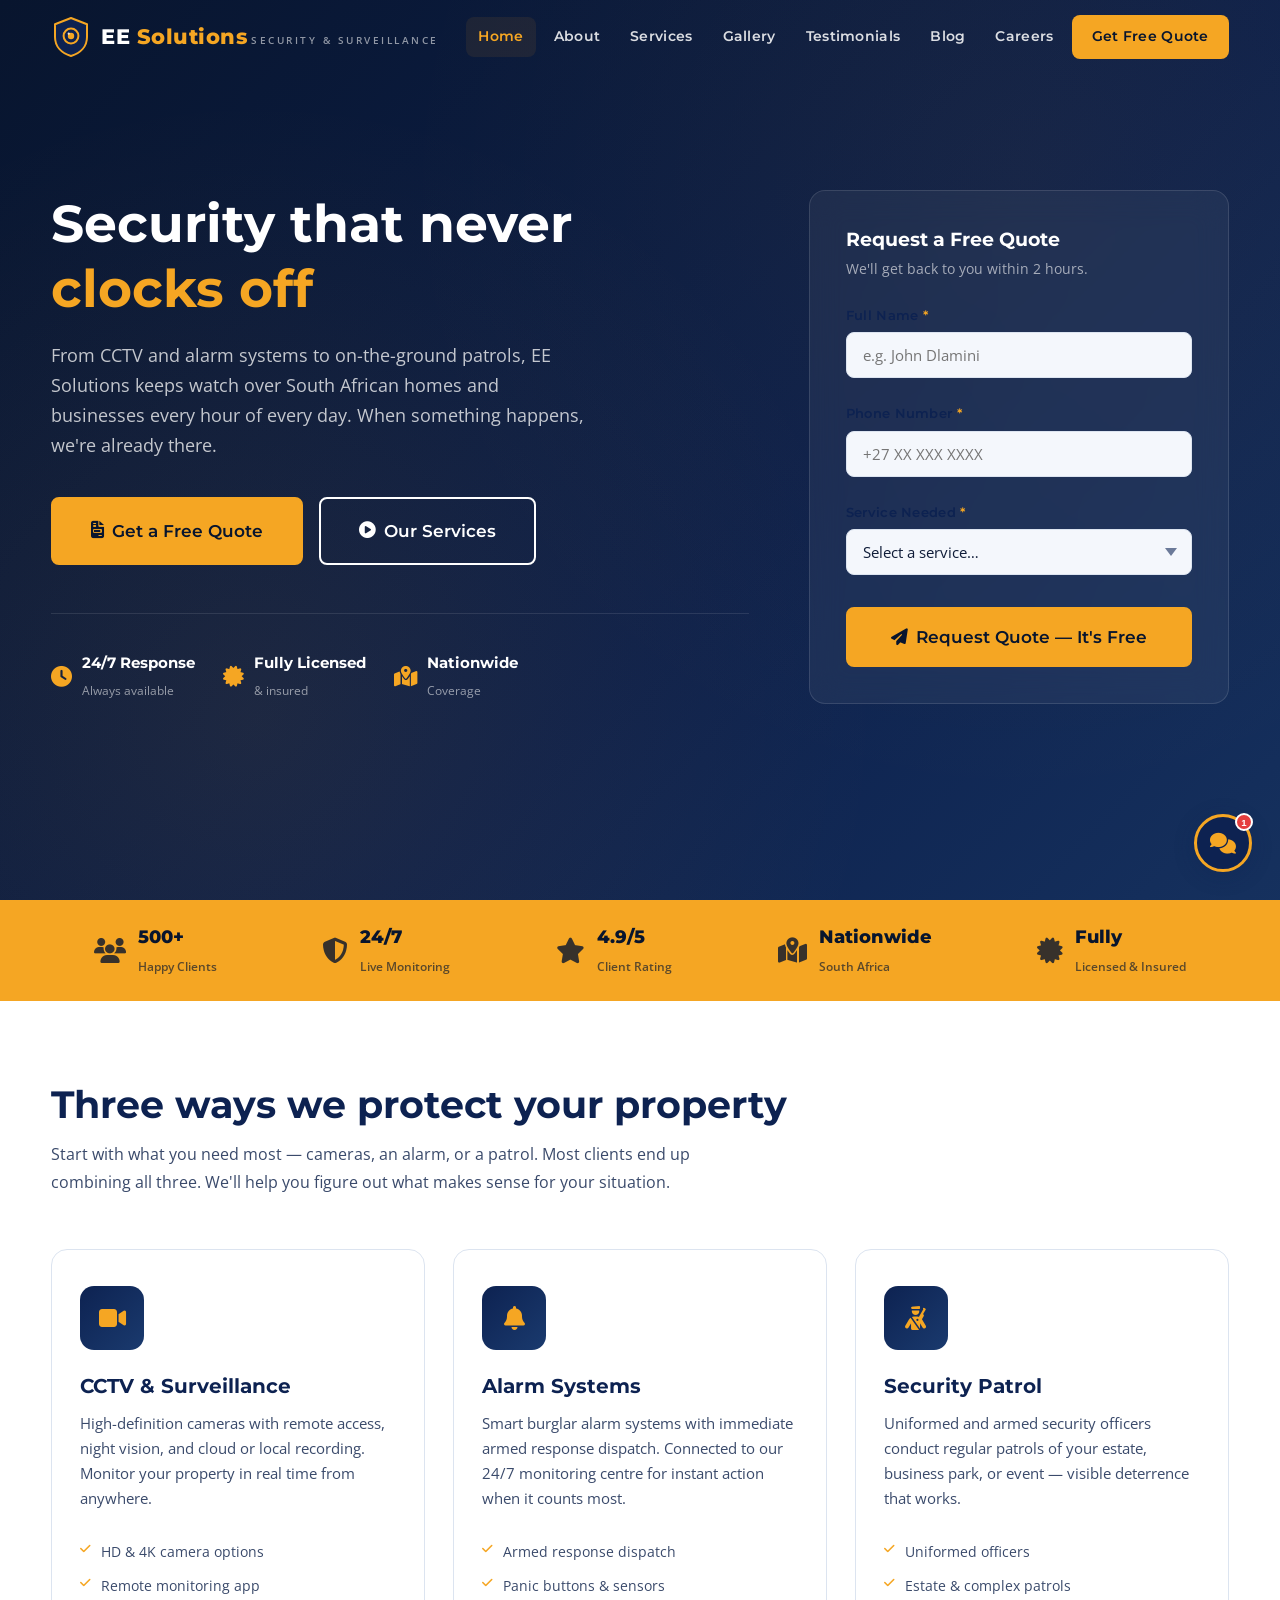
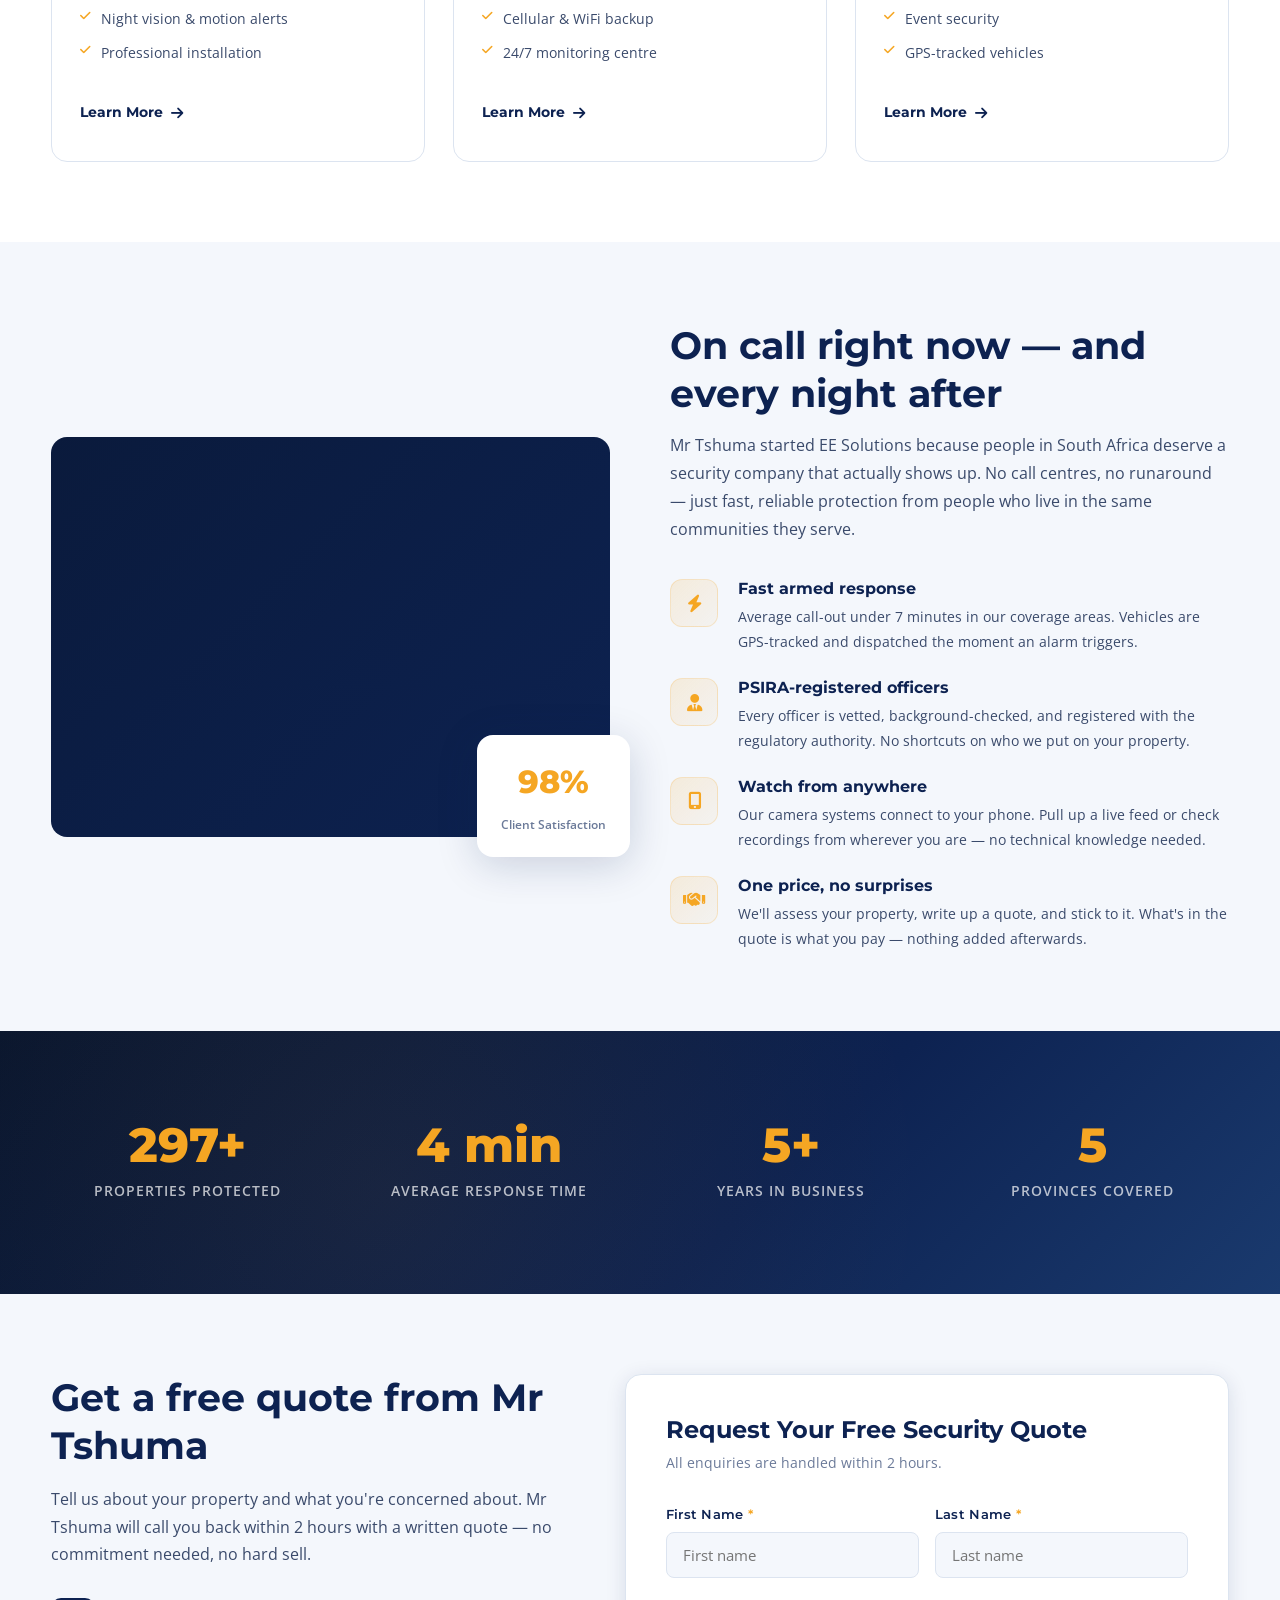
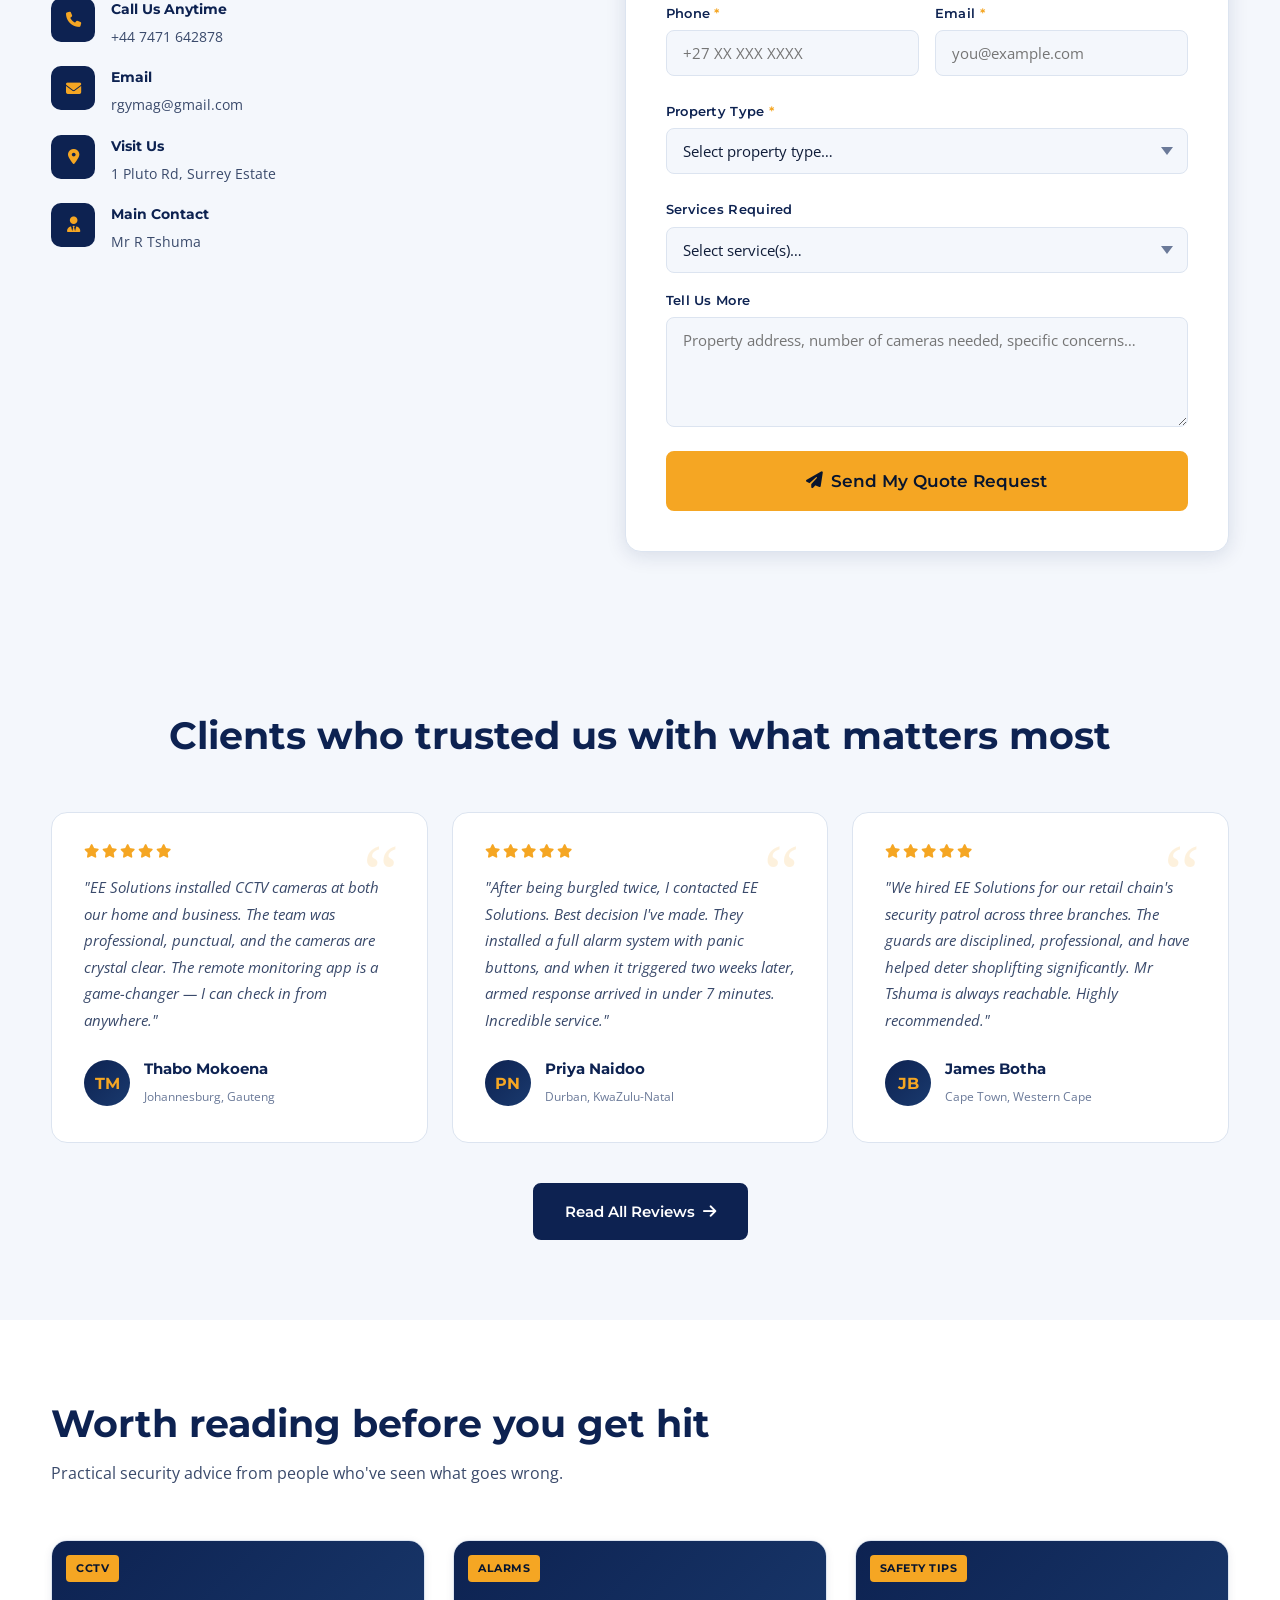
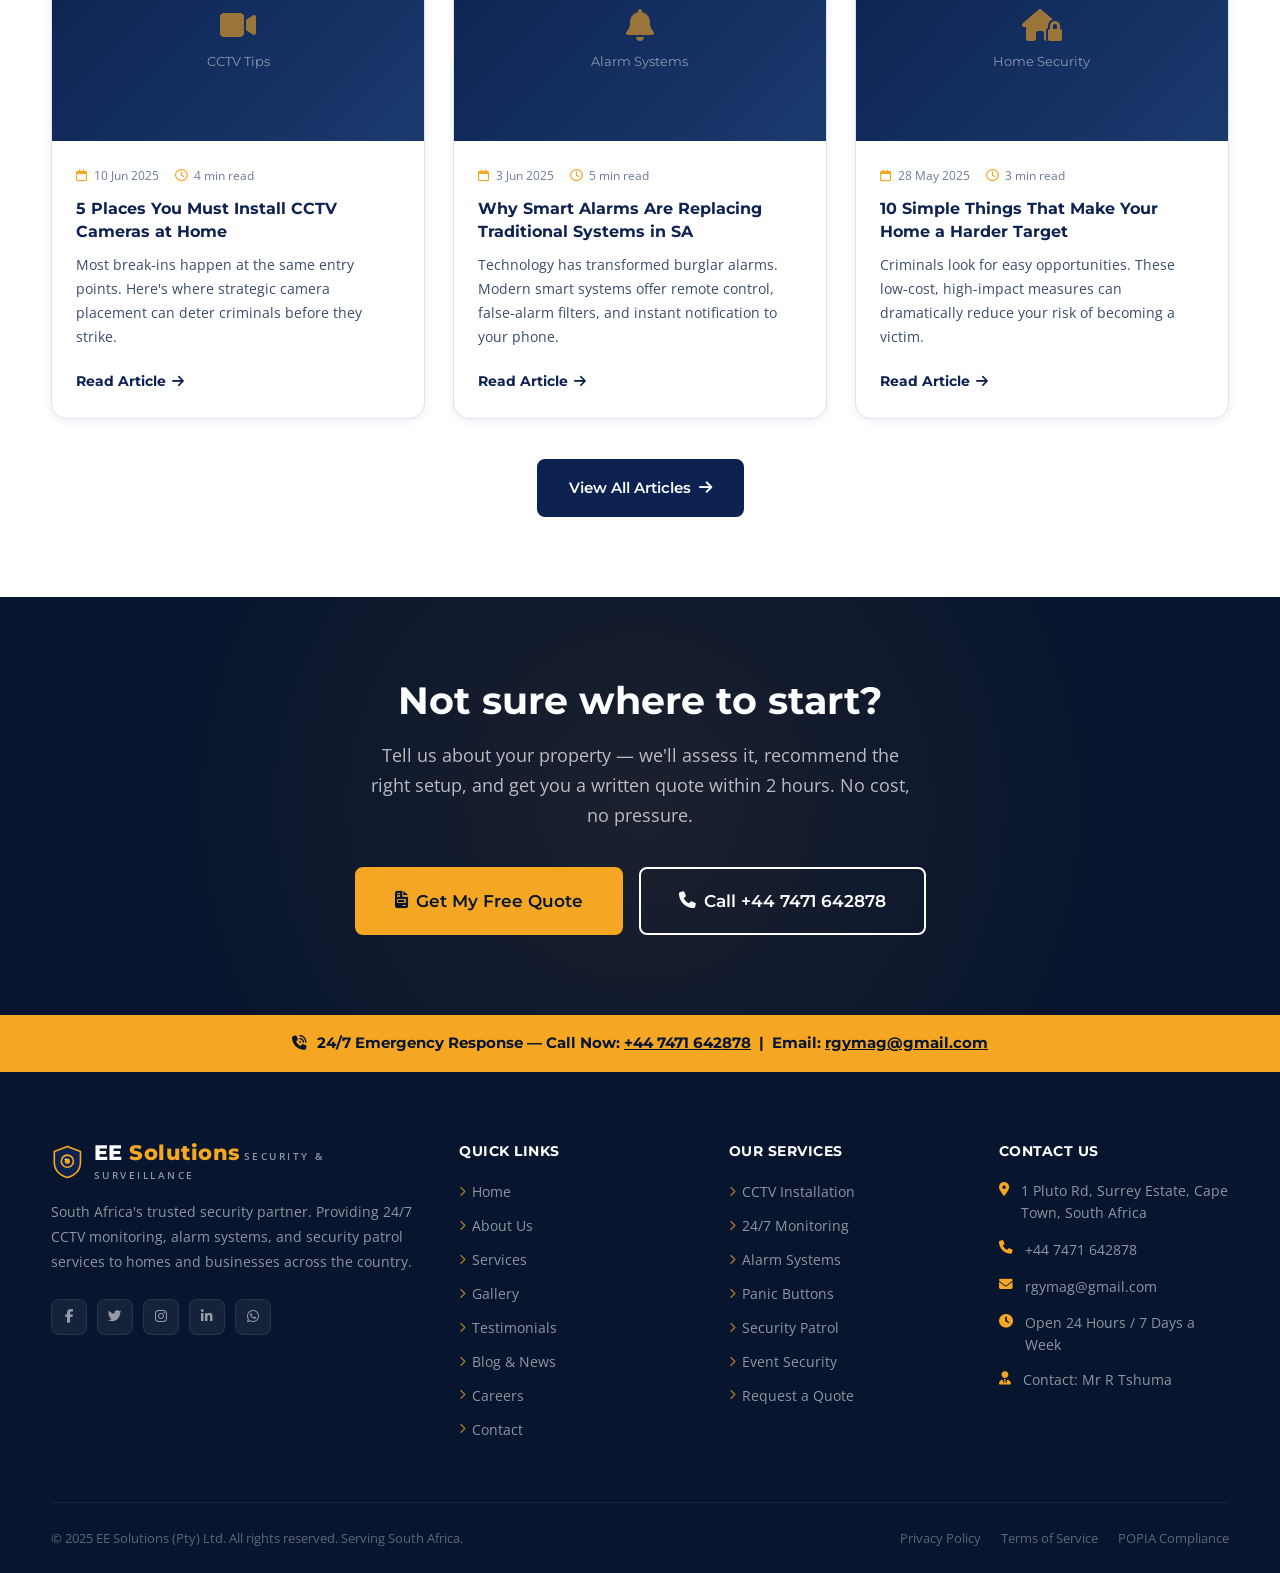
==== index.html @ 783b89f2 "Reduce AI-template feel, fix content visibility, polish UI Content visibility: - Add CSS animation f" ====
<!DOCTYPE html>
<html lang="en">
<head>
  <meta charset="UTF-8" />
  <meta name="viewport" content="width=device-width, initial-scale=1.0" />
  <title>EE Solutions – 24/7 Security, CCTV & Alarm Systems | South Africa</title>
  <meta name="description" content="EE Solutions provides professional CCTV installation, alarm systems, and security patrol services across South Africa — 24 hours a day, 7 days a week. Get a free quote today." />
  <meta name="keywords" content="security company South Africa, CCTV installation Cape Town, alarm systems, security patrol, EE Solutions, surveillance" />
  <link rel="preconnect" href="https://fonts.googleapis.com" />
  <link rel="preconnect" href="https://fonts.gstatic.com" crossorigin />
  <link href="https://fonts.googleapis.com/css2?family=Montserrat:wght@400;600;700;800&family=Open+Sans:ital,wght@0,400;0,600;1,400&display=swap" rel="stylesheet" />
  <link rel="stylesheet" href="https://cdnjs.cloudflare.com/ajax/libs/font-awesome/6.5.0/css/all.min.css" />
  <link rel="stylesheet" href="css/style.css" />
</head>
<body>

<!-- ===== NAVBAR ===== -->
<nav class="navbar" id="navbar">
  <div class="navbar-inner">
    <a href="index.html" class="logo">
      <svg class="logo-shield" viewBox="0 0 40 44" fill="none" width="40" height="44">
        <path d="M20 3L4 9.2V22c0 9.3 6.3 16.1 16 19 9.7-2.9 16-9.7 16-19V9.2L20 3Z" fill="#0d2251" stroke="#f5a623" stroke-width="2" stroke-linejoin="round"/><circle cx="20" cy="21" r="7.4" fill="none" stroke="#f5a623" stroke-width="2"/><circle cx="20" cy="21" r="3.2" fill="#f5a623"/><circle cx="17.7" cy="18.7" r="1.1" fill="#ffffff" opacity="0.85"/>
      </svg>
      <div class="logo-text">
        <span class="logo-name">EE <span>Solutions</span></span>
        <span class="logo-tagline">Security &amp; Surveillance</span>
      </div>
    </a>
    <div class="nav-links">
      <a href="index.html">Home</a>
      <a href="about.html">About</a>
      <a href="services.html">Services</a>
      <a href="gallery.html">Gallery</a>
      <a href="testimonials.html">Testimonials</a>
      <a href="blog.html">Blog</a>
      <a href="careers.html">Careers</a>
      <a href="contact.html" class="nav-cta">Get Free Quote</a>
    </div>
    <button class="hamburger" aria-label="Toggle menu">
      <span></span><span></span><span></span>
    </button>
  </div>
</nav>
<nav class="mobile-nav">
  <a href="index.html">Home</a>
  <a href="about.html">About Us</a>
  <a href="services.html">Services</a>
  <a href="gallery.html">Gallery</a>
  <a href="testimonials.html">Testimonials</a>
  <a href="blog.html">Blog &amp; News</a>
  <a href="careers.html">Careers</a>
  <a href="contact.html" class="nav-cta">Get a Free Quote</a>
</nav>

<!-- ===== HERO ===== -->
<section class="hero">
  <div class="hero-bg"></div>
  <div class="hero-pattern"></div>
  <div class="hero-content">
    <div class="hero-text">
      <h1>Security that never <span>clocks off</span></h1>
      <p>From CCTV and alarm systems to on-the-ground patrols, EE Solutions keeps watch over South African homes and businesses every hour of every day. When something happens, we're already there.</p>
      <div class="hero-actions">
        <a href="contact.html" class="btn btn-primary btn-lg">
          <i class="fa-solid fa-file-invoice"></i> Get a Free Quote
        </a>
        <a href="services.html" class="btn btn-outline btn-lg">
          <i class="fa-solid fa-play-circle"></i> Our Services
        </a>
      </div>
      <div class="hero-trust">
        <div class="hero-trust-item">
          <i class="fa-solid fa-clock"></i>
          <div class="hero-trust-text">
            <strong>24/7 Response</strong>
            <span>Always available</span>
          </div>
        </div>
        <div class="hero-trust-item">
          <i class="fa-solid fa-certificate"></i>
          <div class="hero-trust-text">
            <strong>Fully Licensed</strong>
            <span>&amp; insured</span>
          </div>
        </div>
        <div class="hero-trust-item">
          <i class="fa-solid fa-map-location-dot"></i>
          <div class="hero-trust-text">
            <strong>Nationwide</strong>
            <span>Coverage</span>
          </div>
        </div>
      </div>
    </div>

    <!-- Quick Quote Card -->
    <div class="hero-card fade-in">
      <h3>Request a Free Quote</h3>
      <p>We'll get back to you within 2 hours.</p>
      <form data-validate id="heroForm">
        <div class="form-group">
          <label>Full Name <span>*</span></label>
          <input type="text" name="name" placeholder="e.g. John Dlamini" required />
          <span class="form-error-msg"></span>
        </div>
        <div class="form-group">
          <label>Phone Number <span>*</span></label>
          <input type="tel" name="phone" placeholder="+27 XX XXX XXXX" required />
          <span class="form-error-msg"></span>
        </div>
        <div class="form-group">
          <label>Service Needed <span>*</span></label>
          <select name="service" required>
            <option value="">Select a service…</option>
            <option>CCTV Installation</option>
            <option>Alarm System</option>
            <option>Security Patrol</option>
            <option>24/7 Monitoring</option>
            <option>Multiple Services</option>
          </select>
          <span class="form-error-msg"></span>
        </div>
        <button type="submit" class="btn btn-primary btn-lg form-submit">
          <i class="fa-solid fa-paper-plane"></i> Request Quote — It's Free
        </button>
      </form>
      <div class="form-success">
        <i class="fa-solid fa-circle-check"></i>
        <h4>Quote Request Received!</h4>
        <p>Thank you! Mr Tshuma will contact you within 2 hours to discuss your security needs.</p>
      </div>
    </div>
  </div>
</section>

<!-- ===== TRUST BAR ===== -->
<div class="trust-bar">
  <div class="container">
    <div class="trust-bar-inner">
      <div class="trust-item">
        <i class="fa-solid fa-users"></i>
        <div class="trust-item-text">
          <strong>500+</strong>
          <span>Happy Clients</span>
        </div>
      </div>
      <div class="trust-item">
        <i class="fa-solid fa-shield-halved"></i>
        <div class="trust-item-text">
          <strong>24/7</strong>
          <span>Live Monitoring</span>
        </div>
      </div>
      <div class="trust-item">
        <i class="fa-solid fa-star"></i>
        <div class="trust-item-text">
          <strong>4.9/5</strong>
          <span>Client Rating</span>
        </div>
      </div>
      <div class="trust-item">
        <i class="fa-solid fa-map-location-dot"></i>
        <div class="trust-item-text">
          <strong>Nationwide</strong>
          <span>South Africa</span>
        </div>
      </div>
      <div class="trust-item">
        <i class="fa-solid fa-certificate"></i>
        <div class="trust-item-text">
          <strong>Fully</strong>
          <span>Licensed &amp; Insured</span>
        </div>
      </div>
    </div>
  </div>
</div>

<!-- ===== SERVICES ===== -->
<section>
  <div class="container">
    <div class="section-intro fade-in">
      <h2>Three ways we protect your property</h2>
      <p>Start with what you need most — cameras, an alarm, or a patrol. Most clients end up combining all three. We'll help you figure out what makes sense for your situation.</p>
    </div>
    <div class="services-grid">
      <div class="service-card fade-in delay-1">
        <div class="service-icon"><i class="fa-solid fa-video"></i></div>
        <h3>CCTV &amp; Surveillance</h3>
        <p>High-definition cameras with remote access, night vision, and cloud or local recording. Monitor your property in real time from anywhere.</p>
        <ul class="service-features">
          <li><i class="fa-solid fa-check"></i> HD &amp; 4K camera options</li>
          <li><i class="fa-solid fa-check"></i> Remote monitoring app</li>
          <li><i class="fa-solid fa-check"></i> Night vision &amp; motion alerts</li>
          <li><i class="fa-solid fa-check"></i> Professional installation</li>
        </ul>
        <a href="services.html#cctv" class="service-link">Learn More <i class="fa-solid fa-arrow-right"></i></a>
      </div>

      <div class="service-card fade-in delay-2">
        <div class="service-icon"><i class="fa-solid fa-bell"></i></div>
        <h3>Alarm Systems</h3>
        <p>Smart burglar alarm systems with immediate armed response dispatch. Connected to our 24/7 monitoring centre for instant action when it counts most.</p>
        <ul class="service-features">
          <li><i class="fa-solid fa-check"></i> Armed response dispatch</li>
          <li><i class="fa-solid fa-check"></i> Panic buttons &amp; sensors</li>
          <li><i class="fa-solid fa-check"></i> Cellular &amp; WiFi backup</li>
          <li><i class="fa-solid fa-check"></i> 24/7 monitoring centre</li>
        </ul>
        <a href="services.html#alarms" class="service-link">Learn More <i class="fa-solid fa-arrow-right"></i></a>
      </div>

      <div class="service-card fade-in delay-3">
        <div class="service-icon"><i class="fa-solid fa-person-military-rifle"></i></div>
        <h3>Security Patrol</h3>
        <p>Uniformed and armed security officers conduct regular patrols of your estate, business park, or event — visible deterrence that works.</p>
        <ul class="service-features">
          <li><i class="fa-solid fa-check"></i> Uniformed officers</li>
          <li><i class="fa-solid fa-check"></i> Estate &amp; complex patrols</li>
          <li><i class="fa-solid fa-check"></i> Event security</li>
          <li><i class="fa-solid fa-check"></i> GPS-tracked vehicles</li>
        </ul>
        <a href="services.html#patrol" class="service-link">Learn More <i class="fa-solid fa-arrow-right"></i></a>
      </div>
    </div>
  </div>
</section>

<!-- ===== WHY CHOOSE US ===== -->
<section class="why-section">
  <div class="container">
    <div class="why-grid">
      <div class="why-visual fade-in">
        <div class="why-image"></div>
        <div class="why-stat-card">
          <span class="stat-num">98%</span>
          <span>Client Satisfaction</span>
        </div>
      </div>
      <div class="fade-in delay-2">
        <h2>On call right now — and every night after</h2>
        <p style="margin-top: 14px; margin-bottom: 32px; font-size: 1.02rem;">Mr Tshuma started EE Solutions because people in South Africa deserve a security company that actually shows up. No call centres, no runaround — just fast, reliable protection from people who live in the same communities they serve.</p>
        <div class="why-list">
          <div class="why-item">
            <div class="why-item-icon"><i class="fa-solid fa-bolt"></i></div>
            <div>
              <h4>Fast armed response</h4>
              <p>Average call-out under 7 minutes in our coverage areas. Vehicles are GPS-tracked and dispatched the moment an alarm triggers.</p>
            </div>
          </div>
          <div class="why-item">
            <div class="why-item-icon"><i class="fa-solid fa-user-tie"></i></div>
            <div>
              <h4>PSIRA-registered officers</h4>
              <p>Every officer is vetted, background-checked, and registered with the regulatory authority. No shortcuts on who we put on your property.</p>
            </div>
          </div>
          <div class="why-item">
            <div class="why-item-icon"><i class="fa-solid fa-mobile-screen-button"></i></div>
            <div>
              <h4>Watch from anywhere</h4>
              <p>Our camera systems connect to your phone. Pull up a live feed or check recordings from wherever you are — no technical knowledge needed.</p>
            </div>
          </div>
          <div class="why-item">
            <div class="why-item-icon"><i class="fa-solid fa-handshake"></i></div>
            <div>
              <h4>One price, no surprises</h4>
              <p>We'll assess your property, write up a quote, and stick to it. What's in the quote is what you pay — nothing added afterwards.</p>
            </div>
          </div>
        </div>
      </div>
    </div>
  </div>
</section>

<!-- ===== STATS ===== -->
<section class="stats-section">
  <div class="container">
    <div class="stats-grid">
      <div class="stat-item fade-in">
        <span class="stat-number" data-target="500" data-suffix="+">0+</span>
        <span class="stat-label">Properties Protected</span>
      </div>
      <div class="stat-item fade-in delay-1">
        <span class="stat-number" data-target="7" data-suffix=" min">0 min</span>
        <span class="stat-label">Average Response Time</span>
      </div>
      <div class="stat-item fade-in delay-2">
        <span class="stat-number" data-target="10" data-suffix="+">0+</span>
        <span class="stat-label">Years in Business</span>
      </div>
      <div class="stat-item fade-in delay-3">
        <span class="stat-number" data-target="9" data-suffix="">0</span>
        <span class="stat-label">Provinces Covered</span>
      </div>
    </div>
  </div>
</section>

<!-- ===== QUOTE SECTION ===== -->
<section class="quote-section" id="quote">
  <div class="container">
    <div class="quote-inner">
      <div class="quote-info fade-in">
        <h2>Get a free quote from Mr Tshuma</h2>
        <p style="margin-top: 12px;">Tell us about your property and what you're concerned about. Mr Tshuma will call you back within 2 hours with a written quote — no commitment needed, no hard sell.</p>
        <div class="contact-list">
          <div class="contact-item">
            <div class="contact-icon"><i class="fa-solid fa-phone"></i></div>
            <div class="contact-detail">
              <strong>Call Us Anytime</strong>
              <a href="tel:+447471642878">+44 7471 642878</a>
            </div>
          </div>
          <div class="contact-item">
            <div class="contact-icon"><i class="fa-solid fa-envelope"></i></div>
            <div class="contact-detail">
              <strong>Email</strong>
              <a href="mailto:rgymag@gmail.com">rgymag@gmail.com</a>
            </div>
          </div>
          <div class="contact-item">
            <div class="contact-icon"><i class="fa-solid fa-location-dot"></i></div>
            <div class="contact-detail">
              <strong>Visit Us</strong>
              <span>1 Pluto Rd, Surrey Estate</span>
            </div>
          </div>
          <div class="contact-item">
            <div class="contact-icon"><i class="fa-solid fa-user-tie"></i></div>
            <div class="contact-detail">
              <strong>Main Contact</strong>
              <span>Mr R Tshuma</span>
            </div>
          </div>
        </div>
      </div>

      <div class="fade-in delay-2">
        <div class="form-card">
          <h3>Request Your Free Security Quote</h3>
          <p>All enquiries are handled within 2 hours.</p>
          <form data-validate id="mainQuoteForm">
            <div class="form-row">
              <div class="form-group">
                <label>First Name <span>*</span></label>
                <input type="text" name="fname" placeholder="First name" required />
                <span class="form-error-msg"></span>
              </div>
              <div class="form-group">
                <label>Last Name <span>*</span></label>
                <input type="text" name="lname" placeholder="Last name" required />
                <span class="form-error-msg"></span>
              </div>
            </div>
            <div class="form-row">
              <div class="form-group">
                <label>Phone <span>*</span></label>
                <input type="tel" name="phone" placeholder="+27 XX XXX XXXX" required />
                <span class="form-error-msg"></span>
              </div>
              <div class="form-group">
                <label>Email <span>*</span></label>
                <input type="email" name="email" placeholder="you@example.com" required />
                <span class="form-error-msg"></span>
              </div>
            </div>
            <div class="form-group">
              <label>Property Type <span>*</span></label>
              <select name="property" required>
                <option value="">Select property type…</option>
                <option>Residential Home</option>
                <option>Business / Office</option>
                <option>Retail Store</option>
                <option>Estate / Complex</option>
                <option>Industrial / Warehouse</option>
                <option>Other</option>
              </select>
              <span class="form-error-msg"></span>
            </div>
            <div class="form-group">
              <label>Services Required</label>
              <select name="service">
                <option value="">Select service(s)…</option>
                <option>CCTV Installation</option>
                <option>Alarm System</option>
                <option>Security Patrol</option>
                <option>24/7 Monitoring</option>
                <option>All of the above</option>
              </select>
            </div>
            <div class="form-group">
              <label>Tell Us More</label>
              <textarea name="message" placeholder="Property address, number of cameras needed, specific concerns…"></textarea>
            </div>
            <button type="submit" class="btn btn-primary btn-lg form-submit">
              <i class="fa-solid fa-paper-plane"></i> Send My Quote Request
            </button>
          </form>
          <div class="form-success">
            <i class="fa-solid fa-circle-check"></i>
            <h4>Quote Request Received!</h4>
            <p>Thank you! Mr Tshuma will call or email you within 2 hours with your free, personalised security quote.</p>
          </div>
        </div>
      </div>
    </div>
  </div>
</section>

<!-- ===== TESTIMONIALS ===== -->
<section class="testimonials-section">
  <div class="container">
    <div class="section-intro centered fade-in">
      <h2>Clients who trusted us with what matters most</h2>
    </div>
    <div class="testimonials-grid">
      <div class="testimonial-card fade-in delay-1">
        <div class="stars">
          <i class="fa-solid fa-star"></i><i class="fa-solid fa-star"></i><i class="fa-solid fa-star"></i><i class="fa-solid fa-star"></i><i class="fa-solid fa-star"></i>
        </div>
        <p class="testimonial-text">"EE Solutions installed CCTV cameras at both our home and business. The team was professional, punctual, and the cameras are crystal clear. The remote monitoring app is a game-changer — I can check in from anywhere."</p>
        <div class="testimonial-author">
          <div class="author-avatar"><span>TM</span></div>
          <div>
            <span class="author-name">Thabo Mokoena</span>
            <span class="author-location">Johannesburg, Gauteng</span>
          </div>
        </div>
      </div>
      <div class="testimonial-card fade-in delay-2">
        <div class="stars">
          <i class="fa-solid fa-star"></i><i class="fa-solid fa-star"></i><i class="fa-solid fa-star"></i><i class="fa-solid fa-star"></i><i class="fa-solid fa-star"></i>
        </div>
        <p class="testimonial-text">"After being burgled twice, I contacted EE Solutions. Best decision I've made. They installed a full alarm system with panic buttons, and when it triggered two weeks later, armed response arrived in under 7 minutes. Incredible service."</p>
        <div class="testimonial-author">
          <div class="author-avatar"><span>PN</span></div>
          <div>
            <span class="author-name">Priya Naidoo</span>
            <span class="author-location">Durban, KwaZulu-Natal</span>
          </div>
        </div>
      </div>
      <div class="testimonial-card fade-in delay-3">
        <div class="stars">
          <i class="fa-solid fa-star"></i><i class="fa-solid fa-star"></i><i class="fa-solid fa-star"></i><i class="fa-solid fa-star"></i><i class="fa-solid fa-star"></i>
        </div>
        <p class="testimonial-text">"We hired EE Solutions for our retail chain's security patrol across three branches. The guards are disciplined, professional, and have helped deter shoplifting significantly. Mr Tshuma is always reachable. Highly recommended."</p>
        <div class="testimonial-author">
          <div class="author-avatar"><span>JB</span></div>
          <div>
            <span class="author-name">James Botha</span>
            <span class="author-location">Cape Town, Western Cape</span>
          </div>
        </div>
      </div>
    </div>
    <div style="text-align:center; margin-top: 40px;" class="fade-in">
      <a href="testimonials.html" class="btn btn-navy">Read All Reviews <i class="fa-solid fa-arrow-right"></i></a>
    </div>
  </div>
</section>

<!-- ===== BLOG PREVIEW ===== -->
<section>
  <div class="container">
    <div class="section-intro fade-in">
      <h2>Worth reading before you get hit</h2>
      <p>Practical security advice from people who've seen what goes wrong.</p>
    </div>
    <div class="blog-grid">
      <article class="blog-card fade-in delay-1">
        <div class="blog-image">
          <div class="gallery-placeholder"><i class="fa-solid fa-video"></i><span>CCTV Tips</span></div>
          <span class="blog-cat">CCTV</span>
        </div>
        <div class="blog-body">
          <div class="blog-meta">
            <span><i class="fa-regular fa-calendar"></i> 10 Jun 2025</span>
            <span><i class="fa-regular fa-clock"></i> 4 min read</span>
          </div>
          <h4>5 Places You Must Install CCTV Cameras at Home</h4>
          <p>Most break-ins happen at the same entry points. Here's where strategic camera placement can deter criminals before they strike.</p>
          <a href="blog.html" class="blog-read-more">Read Article <i class="fa-solid fa-arrow-right"></i></a>
        </div>
      </article>
      <article class="blog-card fade-in delay-2">
        <div class="blog-image">
          <div class="gallery-placeholder"><i class="fa-solid fa-bell"></i><span>Alarm Systems</span></div>
          <span class="blog-cat">Alarms</span>
        </div>
        <div class="blog-body">
          <div class="blog-meta">
            <span><i class="fa-regular fa-calendar"></i> 3 Jun 2025</span>
            <span><i class="fa-regular fa-clock"></i> 5 min read</span>
          </div>
          <h4>Why Smart Alarms Are Replacing Traditional Systems in SA</h4>
          <p>Technology has transformed burglar alarms. Modern smart systems offer remote control, false-alarm filters, and instant notification to your phone.</p>
          <a href="blog.html" class="blog-read-more">Read Article <i class="fa-solid fa-arrow-right"></i></a>
        </div>
      </article>
      <article class="blog-card fade-in delay-3">
        <div class="blog-image">
          <div class="gallery-placeholder"><i class="fa-solid fa-house-lock"></i><span>Home Security</span></div>
          <span class="blog-cat">Safety Tips</span>
        </div>
        <div class="blog-body">
          <div class="blog-meta">
            <span><i class="fa-regular fa-calendar"></i> 28 May 2025</span>
            <span><i class="fa-regular fa-clock"></i> 3 min read</span>
          </div>
          <h4>10 Simple Things That Make Your Home a Harder Target</h4>
          <p>Criminals look for easy opportunities. These low-cost, high-impact measures can dramatically reduce your risk of becoming a victim.</p>
          <a href="blog.html" class="blog-read-more">Read Article <i class="fa-solid fa-arrow-right"></i></a>
        </div>
      </article>
    </div>
    <div style="text-align:center; margin-top: 40px;" class="fade-in">
      <a href="blog.html" class="btn btn-navy">View All Articles <i class="fa-solid fa-arrow-right"></i></a>
    </div>
  </div>
</section>

<!-- ===== CTA BANNER ===== -->
<section class="cta-banner">
  <div class="container">
    <div class="cta-banner-content fade-in">
      <h2 style="color:var(--white);">Not sure where to start?</h2>
      <p>Tell us about your property — we'll assess it, recommend the right setup, and get you a written quote within 2 hours. No cost, no pressure.</p>
      <div class="cta-banner-actions">
        <a href="contact.html" class="btn btn-primary btn-lg">
          <i class="fa-solid fa-file-invoice"></i> Get My Free Quote
        </a>
        <a href="tel:+447471642878" class="btn btn-outline btn-lg">
          <i class="fa-solid fa-phone"></i> Call +44 7471 642878
        </a>
      </div>
    </div>
  </div>
</section>

<!-- ===== EMERGENCY BANNER ===== -->
<div class="emergency-banner">
  <p><i class="fa-solid fa-phone-volume"></i> 24/7 Emergency Response — Call Now: <a href="tel:+447471642878">+44 7471 642878</a> &nbsp;|&nbsp; Email: <a href="mailto:rgymag@gmail.com">rgymag@gmail.com</a></p>
</div>

<!-- ===== FOOTER ===== -->
<footer>
  <div class="container">
    <div class="footer-grid">
      <div class="footer-brand">
        <a href="index.html" class="logo">
          <svg viewBox="0 0 40 44" fill="none" width="34" height="38">
            <path d="M20 3L4 9.2V22c0 9.3 6.3 16.1 16 19 9.7-2.9 16-9.7 16-19V9.2L20 3Z" fill="#0d2251" stroke="#f5a623" stroke-width="2" stroke-linejoin="round"/><circle cx="20" cy="21" r="7.4" fill="none" stroke="#f5a623" stroke-width="2"/><circle cx="20" cy="21" r="3.2" fill="#f5a623"/><circle cx="17.7" cy="18.7" r="1.1" fill="#ffffff" opacity="0.85"/>
          </svg>
          <div class="logo-text">
            <span class="logo-name">EE <span>Solutions</span></span>
            <span class="logo-tagline">Security &amp; Surveillance</span>
          </div>
        </a>
        <p>South Africa's trusted security partner. Providing 24/7 CCTV monitoring, alarm systems, and security patrol services to homes and businesses across the country.</p>
        <div class="social-links">
          <a href="#" class="social-link" aria-label="Facebook"><i class="fa-brands fa-facebook-f"></i></a>
          <a href="#" class="social-link" aria-label="Twitter"><i class="fa-brands fa-twitter"></i></a>
          <a href="#" class="social-link" aria-label="Instagram"><i class="fa-brands fa-instagram"></i></a>
          <a href="#" class="social-link" aria-label="LinkedIn"><i class="fa-brands fa-linkedin-in"></i></a>
          <a href="#" class="social-link" aria-label="WhatsApp"><i class="fa-brands fa-whatsapp"></i></a>
        </div>
      </div>
      <div class="footer-col">
        <h5>Quick Links</h5>
        <ul>
          <li><a href="index.html"><i class="fa-solid fa-chevron-right"></i>Home</a></li>
          <li><a href="about.html"><i class="fa-solid fa-chevron-right"></i>About Us</a></li>
          <li><a href="services.html"><i class="fa-solid fa-chevron-right"></i>Services</a></li>
          <li><a href="gallery.html"><i class="fa-solid fa-chevron-right"></i>Gallery</a></li>
          <li><a href="testimonials.html"><i class="fa-solid fa-chevron-right"></i>Testimonials</a></li>
          <li><a href="blog.html"><i class="fa-solid fa-chevron-right"></i>Blog &amp; News</a></li>
          <li><a href="careers.html"><i class="fa-solid fa-chevron-right"></i>Careers</a></li>
          <li><a href="contact.html"><i class="fa-solid fa-chevron-right"></i>Contact</a></li>
        </ul>
      </div>
      <div class="footer-col">
        <h5>Our Services</h5>
        <ul>
          <li><a href="services.html#cctv"><i class="fa-solid fa-chevron-right"></i>CCTV Installation</a></li>
          <li><a href="services.html#cctv"><i class="fa-solid fa-chevron-right"></i>24/7 Monitoring</a></li>
          <li><a href="services.html#alarms"><i class="fa-solid fa-chevron-right"></i>Alarm Systems</a></li>
          <li><a href="services.html#alarms"><i class="fa-solid fa-chevron-right"></i>Panic Buttons</a></li>
          <li><a href="services.html#patrol"><i class="fa-solid fa-chevron-right"></i>Security Patrol</a></li>
          <li><a href="services.html#patrol"><i class="fa-solid fa-chevron-right"></i>Event Security</a></li>
          <li><a href="contact.html"><i class="fa-solid fa-chevron-right"></i>Request a Quote</a></li>
        </ul>
      </div>
      <div class="footer-col">
        <h5>Contact Us</h5>
        <div class="footer-contact-item">
          <i class="fa-solid fa-location-dot"></i>
          <span>1 Pluto Rd, Surrey Estate, Cape Town, South Africa</span>
        </div>
        <div class="footer-contact-item">
          <i class="fa-solid fa-phone"></i>
          <a href="tel:+447471642878">+44 7471 642878</a>
        </div>
        <div class="footer-contact-item">
          <i class="fa-solid fa-envelope"></i>
          <a href="mailto:rgymag@gmail.com">rgymag@gmail.com</a>
        </div>
        <div class="footer-contact-item">
          <i class="fa-solid fa-clock"></i>
          <span>Open 24 Hours / 7 Days a Week</span>
        </div>
        <div class="footer-contact-item">
          <i class="fa-solid fa-user-tie"></i>
          <span>Contact: Mr R Tshuma</span>
        </div>
      </div>
    </div>
    <div class="footer-bottom">
      <p>&copy; 2025 EE Solutions (Pty) Ltd. All rights reserved. Serving South Africa.</p>
      <div class="footer-bottom-links">
        <a href="#">Privacy Policy</a>
        <a href="#">Terms of Service</a>
        <a href="#">POPIA Compliance</a>
      </div>
    </div>
  </div>
</footer>

<!-- ===== CHAT WIDGET ===== -->
<div class="chat-widget">
  <div class="chat-panel">
    <div class="chat-header">
      <div class="chat-avatar"><i class="fa-solid fa-headset"></i></div>
      <div class="chat-header-info">
        <h5>EE Solutions Support</h5>
        <span><span class="online-dot"></span> Typically replies within 1 hour</span>
      </div>
      <button class="chat-close" aria-label="Close chat"><i class="fa-solid fa-xmark"></i></button>
    </div>
    <div class="chat-messages">
      <div class="chat-message">Hello! How can we help you today? Whether it's a quote, an emergency, or a general query — we're here 24/7.</div>
    </div>
    <div class="chat-body">
      <div class="form-group">
        <input type="text" name="chat-name" placeholder="Your name" />
      </div>
      <div class="form-group">
        <textarea name="chat-msg" placeholder="Type your message…"></textarea>
      </div>
      <button class="chat-send"><i class="fa-solid fa-paper-plane"></i> Send Message</button>
    </div>
  </div>
  <button class="chat-toggle" aria-label="Open live chat">
    <span class="chat-badge">1</span>
    <i class="fa-solid fa-comments"></i>
  </button>
</div>

<script src="js/main.js"></script>
</body>
</html>
---- css/style.css ----
/* ============================================================
   EE Solutions – Main Stylesheet
   Colors: Navy #0d2251 | Gold #f5a623 | White #ffffff
   ============================================================ */

/* ---------- CSS Variables ---------- */
:root {
  --navy-dark:  #08152e;
  --navy:       #0d2251;
  --navy-light: #1a3a6e;
  --gold:       #f5a623;
  --gold-dark:  #d4891a;
  --gold-light: #ffd166;
  --white:      #ffffff;
  --off-white:  #f4f7fc;
  --text-dark:  #0f1c38;
  --text-mid:   #3a4a6b;
  --text-gray:  #6b7a99;
  --border:     #dce4f0;
  --shadow-sm:  0 2px 8px rgba(13,34,81,0.08);
  --shadow:     0 4px 20px rgba(13,34,81,0.12);
  --shadow-lg:  0 8px 40px rgba(13,34,81,0.18);
  --radius:     8px;
  --radius-lg:  16px;
  --transition: all 0.3s ease;
  --font-head:  'Montserrat', sans-serif;
  --font-body:  'Open Sans', sans-serif;
}

/* ---------- Reset & Base ---------- */
*, *::before, *::after { box-sizing: border-box; margin: 0; padding: 0; }

html { scroll-behavior: smooth; font-size: 16px; }

body {
  font-family: var(--font-body);
  color: var(--text-dark);
  background: var(--white);
  line-height: 1.7;
  overflow-x: hidden;
}

img { max-width: 100%; height: auto; display: block; }
a  { text-decoration: none; color: inherit; transition: var(--transition); }
ul { list-style: none; }

h1,h2,h3,h4,h5 {
  font-family: var(--font-head);
  font-weight: 700;
  line-height: 1.25;
  color: var(--navy);
}

h1 { font-size: clamp(2rem, 5vw, 3.25rem); }
h2 { font-size: clamp(1.6rem, 3.5vw, 2.4rem); }
h3 { font-size: clamp(1.1rem, 2.5vw, 1.5rem); }
h4 { font-size: 1.125rem; }
p  { color: var(--text-mid); }

.container {
  width: 92%;
  max-width: 1180px;
  margin: 0 auto;
}

section { padding: 80px 0; }

/* ---------- Buttons ---------- */
.btn {
  display: inline-flex;
  align-items: center;
  gap: 8px;
  padding: 14px 30px;
  border-radius: var(--radius);
  font-family: var(--font-head);
  font-size: 0.95rem;
  font-weight: 600;
  cursor: pointer;
  border: 2px solid transparent;
  transition: var(--transition);
  white-space: nowrap;
}

.btn-primary {
  background: var(--gold);
  color: var(--navy-dark);
  border-color: var(--gold);
}
.btn-primary:hover {
  background: var(--gold-dark);
  border-color: var(--gold-dark);
  transform: translateY(-2px);
  box-shadow: 0 6px 20px rgba(245,166,35,0.4);
}

.btn-outline {
  background: transparent;
  color: var(--white);
  border-color: var(--white);
}
.btn-outline:hover {
  background: var(--white);
  color: var(--navy);
}

.btn-navy {
  background: var(--navy);
  color: var(--white);
  border-color: var(--navy);
}
.btn-navy:hover {
  background: var(--navy-light);
  border-color: var(--navy-light);
  transform: translateY(-2px);
  box-shadow: var(--shadow);
}

.btn-lg { padding: 18px 38px; font-size: 1.05rem; }
.btn-sm { padding: 10px 20px; font-size: 0.85rem; }

/* ---------- Section Labels ---------- */
.section-label {
  display: inline-block;
  background: rgba(245,166,35,0.12);
  color: var(--gold-dark);
  font-family: var(--font-head);
  font-size: 0.78rem;
  font-weight: 700;
  letter-spacing: 2px;
  text-transform: uppercase;
  padding: 6px 16px;
  border-radius: 40px;
  margin-bottom: 14px;
}

.section-header {
  text-align: center;
  max-width: 640px;
  margin: 0 auto 56px;
}

.section-header p {
  margin-top: 14px;
  font-size: 1.05rem;
}

.divider {
  width: 56px;
  height: 4px;
  background: linear-gradient(90deg, var(--gold), var(--gold-light));
  border-radius: 2px;
  margin: 16px auto 0;
}

/* ============================================================
   NAVBAR
   ============================================================ */
.navbar {
  position: fixed;
  top: 0;
  width: 100%;
  z-index: 1000;
  padding: 0 0;
  transition: var(--transition);
}

.navbar.scrolled {
  background: var(--navy-dark);
  box-shadow: 0 2px 20px rgba(0,0,0,0.3);
}

.navbar-inner {
  display: flex;
  align-items: center;
  justify-content: space-between;
  height: 74px;
  width: 92%;
  max-width: 1180px;
  margin: 0 auto;
}

/* Logo */
.logo {
  display: flex;
  align-items: center;
  gap: 10px;
  text-decoration: none;
}

.logo-shield {
  width: 40px;
  height: 44px;
  flex-shrink: 0;
}

.logo-text { line-height: 1.1; }

.logo-name {
  font-family: var(--font-head);
  font-size: 1.3rem;
  font-weight: 800;
  color: var(--white);
  letter-spacing: 0.5px;
}

.logo-name span { color: var(--gold); }

.logo-tagline {
  font-size: 0.6rem;
  font-weight: 600;
  letter-spacing: 2.5px;
  text-transform: uppercase;
  color: rgba(255,255,255,0.55);
}

/* Nav Links */
.nav-links {
  display: flex;
  align-items: center;
  gap: 6px;
}

.nav-links a {
  color: rgba(255,255,255,0.85);
  font-family: var(--font-head);
  font-size: 0.85rem;
  font-weight: 600;
  padding: 8px 12px;
  border-radius: var(--radius);
  transition: var(--transition);
  letter-spacing: 0.3px;
}

.nav-links a:hover,
.nav-links a.active {
  color: var(--gold);
  background: rgba(245,166,35,0.08);
}

.nav-cta {
  background: var(--gold) !important;
  color: var(--navy-dark) !important;
  padding: 10px 20px !important;
  border-radius: var(--radius) !important;
}

.nav-cta:hover {
  background: var(--gold-dark) !important;
  color: var(--navy-dark) !important;
}

/* Hamburger */
.hamburger {
  display: none;
  flex-direction: column;
  gap: 5px;
  cursor: pointer;
  padding: 6px;
  background: none;
  border: none;
}

.hamburger span {
  width: 24px;
  height: 2px;
  background: var(--white);
  border-radius: 2px;
  transition: var(--transition);
  display: block;
}

.hamburger.open span:nth-child(1) { transform: translateY(7px) rotate(45deg); }
.hamburger.open span:nth-child(2) { opacity: 0; }
.hamburger.open span:nth-child(3) { transform: translateY(-7px) rotate(-45deg); }

/* Mobile nav */
.mobile-nav {
  display: none;
  position: fixed;
  top: 74px;
  left: 0;
  width: 100%;
  background: var(--navy-dark);
  padding: 20px 0 28px;
  z-index: 999;
  border-top: 1px solid rgba(255,255,255,0.08);
  transform: translateY(-10px);
  opacity: 0;
  transition: var(--transition);
  pointer-events: none;
}

.mobile-nav.open {
  display: block;
  transform: translateY(0);
  opacity: 1;
  pointer-events: all;
}

.mobile-nav a {
  display: block;
  color: rgba(255,255,255,0.85);
  font-family: var(--font-head);
  font-size: 1rem;
  font-weight: 600;
  padding: 14px 30px;
  border-bottom: 1px solid rgba(255,255,255,0.06);
  transition: var(--transition);
}

.mobile-nav a:hover { color: var(--gold); background: rgba(245,166,35,0.06); }
.mobile-nav .nav-cta {
  margin: 20px 30px 0;
  display: block;
  text-align: center;
  background: var(--gold) !important;
  color: var(--navy-dark) !important;
  border-radius: var(--radius);
  border-bottom: none !important;
  padding: 14px 20px !important;
}

/* Navbar transparent on hero */
.navbar-transparent .navbar { background: transparent; }

/* ============================================================
   HERO SECTIONS
   ============================================================ */
.hero {
  position: relative;
  min-height: 100vh;
  display: flex;
  align-items: center;
  overflow: hidden;
  padding-top: 74px;
  background: var(--navy-dark);
}

.hero-bg {
  position: absolute;
  inset: 0;
  background-image:
    linear-gradient(135deg, rgba(8,21,46,0.95) 0%, rgba(13,34,81,0.85) 60%, rgba(26,58,110,0.75) 100%),
    url('https://images.unsplash.com/photo-1557597774-9d273605dfa9?w=1920&q=80');
  background-size: cover;
  background-position: center;
  background-repeat: no-repeat;
}

.hero-pattern {
  position: absolute;
  inset: 0;
  background-image: radial-gradient(circle at 20% 80%, rgba(245,166,35,0.08) 0%, transparent 50%),
                    radial-gradient(circle at 80% 20%, rgba(245,166,35,0.05) 0%, transparent 50%);
}

.hero-content {
  position: relative;
  z-index: 2;
  width: 92%;
  max-width: 1180px;
  margin: 0 auto;
  display: grid;
  grid-template-columns: 1fr 420px;
  gap: 60px;
  align-items: center;
  padding: 60px 0;
}

.hero-badge {
  display: inline-flex;
  align-items: center;
  gap: 8px;
  background: rgba(245,166,35,0.15);
  border: 1px solid rgba(245,166,35,0.3);
  color: var(--gold);
  font-size: 0.78rem;
  font-weight: 700;
  letter-spacing: 2px;
  text-transform: uppercase;
  padding: 8px 16px;
  border-radius: 40px;
  margin-bottom: 24px;
}

.hero-badge i { font-size: 0.7rem; }

.hero h1 {
  color: var(--white);
  margin-bottom: 20px;
}

.hero h1 span { color: var(--gold); }

.hero p {
  color: rgba(255,255,255,0.75);
  font-size: 1.1rem;
  margin-bottom: 36px;
  max-width: 540px;
}

.hero-actions {
  display: flex;
  gap: 16px;
  flex-wrap: wrap;
}

.hero-trust {
  display: flex;
  gap: 28px;
  margin-top: 48px;
  padding-top: 36px;
  border-top: 1px solid rgba(255,255,255,0.1);
}

.hero-trust-item {
  display: flex;
  align-items: center;
  gap: 10px;
}

.hero-trust-item i {
  color: var(--gold);
  font-size: 1.3rem;
}

.hero-trust-text strong {
  display: block;
  color: var(--white);
  font-family: var(--font-head);
  font-size: 0.95rem;
}

.hero-trust-text span {
  color: rgba(255,255,255,0.55);
  font-size: 0.78rem;
}

/* Hero Quote Card */
.hero-card {
  background: rgba(255,255,255,0.05);
  backdrop-filter: blur(16px);
  border: 1px solid rgba(255,255,255,0.12);
  border-radius: var(--radius-lg);
  padding: 36px;
}

.hero-card h3 {
  color: var(--white);
  font-size: 1.2rem;
  margin-bottom: 6px;
}

.hero-card p {
  color: rgba(255,255,255,0.6);
  font-size: 0.85rem;
  margin-bottom: 24px;
}

/* Sub-hero for inner pages */
.page-hero {
  position: relative;
  padding: 140px 0 80px;
  background: var(--navy-dark);
  overflow: hidden;
}

.page-hero-bg {
  position: absolute;
  inset: 0;
  background:
    linear-gradient(135deg, rgba(8,21,46,0.96) 0%, rgba(13,34,81,0.92) 100%),
    url('https://images.unsplash.com/photo-1558618666-fcd25c85cd64?w=1920&q=80');
  background-size: cover;
  background-position: center;
}

.page-hero-pattern {
  position: absolute;
  inset: 0;
  background: radial-gradient(circle at 70% 50%, rgba(245,166,35,0.06) 0%, transparent 60%);
}

.page-hero-content {
  position: relative;
  z-index: 2;
  text-align: center;
}

.page-hero h1 { color: var(--white); margin-bottom: 16px; }
.page-hero p  { color: rgba(255,255,255,0.7); font-size: 1.1rem; max-width: 560px; margin: 0 auto; }

.breadcrumb {
  display: flex;
  align-items: center;
  gap: 8px;
  justify-content: center;
  margin-top: 20px;
  font-size: 0.85rem;
}

.breadcrumb a { color: var(--gold); }
.breadcrumb i { color: rgba(255,255,255,0.4); font-size: 0.65rem; }
.breadcrumb span { color: rgba(255,255,255,0.55); }

/* ============================================================
   TRUST BAR
   ============================================================ */
.trust-bar {
  background: var(--gold);
  padding: 22px 0;
}

.trust-bar-inner {
  display: flex;
  align-items: center;
  justify-content: space-around;
  gap: 20px;
  flex-wrap: wrap;
}

.trust-item {
  display: flex;
  align-items: center;
  gap: 12px;
}

.trust-item i {
  font-size: 1.6rem;
  color: var(--navy-dark);
  opacity: 0.8;
}

.trust-item-text strong {
  display: block;
  font-family: var(--font-head);
  font-size: 1.1rem;
  font-weight: 800;
  color: var(--navy-dark);
}

.trust-item-text span {
  font-size: 0.75rem;
  color: rgba(8,21,46,0.65);
  font-weight: 600;
}

/* ============================================================
   SERVICE CARDS
   ============================================================ */
.services-grid {
  display: grid;
  grid-template-columns: repeat(3, 1fr);
  gap: 28px;
}

.service-card {
  background: var(--white);
  border-radius: var(--radius-lg);
  padding: 36px 28px;
  box-shadow: none;
  border: 1px solid var(--border);
  transition: var(--transition);
  position: relative;
  overflow: hidden;
}

.service-card::before {
  content: '';
  position: absolute;
  top: 0; left: 0;
  width: 4px; height: 100%;
  background: linear-gradient(180deg, var(--gold), var(--gold-light));
  transform: scaleY(0);
  transition: var(--transition);
  transform-origin: top;
}

.service-card:hover {
  transform: translateY(-3px);
  box-shadow: var(--shadow);
  border-color: rgba(245,166,35,0.25);
}

.service-card:hover::before { transform: scaleY(1); }

.service-icon {
  width: 64px;
  height: 64px;
  border-radius: 14px;
  background: linear-gradient(135deg, var(--navy) 0%, var(--navy-light) 100%);
  display: flex;
  align-items: center;
  justify-content: center;
  margin-bottom: 24px;
}

.service-icon i {
  color: var(--gold);
  font-size: 1.5rem;
}

.service-card h3 {
  margin-bottom: 12px;
  font-size: 1.25rem;
}

.service-card p {
  font-size: 0.92rem;
  margin-bottom: 24px;
  line-height: 1.7;
}

.service-features {
  margin-bottom: 28px;
}

.service-features li {
  display: flex;
  align-items: flex-start;
  gap: 10px;
  font-size: 0.88rem;
  color: var(--text-mid);
  padding: 5px 0;
}

.service-features li i {
  color: var(--gold);
  margin-top: 3px;
  font-size: 0.75rem;
  flex-shrink: 0;
}

.service-link {
  display: inline-flex;
  align-items: center;
  gap: 8px;
  color: var(--navy);
  font-family: var(--font-head);
  font-size: 0.88rem;
  font-weight: 700;
  transition: var(--transition);
}

.service-link:hover { color: var(--gold); gap: 12px; }

/* ============================================================
   WHY CHOOSE US
   ============================================================ */
.why-section { background: var(--off-white); }

.why-grid {
  display: grid;
  grid-template-columns: 1fr 1fr;
  gap: 60px;
  align-items: center;
}

.why-visual {
  position: relative;
}

.why-image {
  border-radius: var(--radius-lg);
  overflow: hidden;
  aspect-ratio: 4/5;
  background: var(--navy);
  background-image:
    linear-gradient(135deg, rgba(8,21,46,0.6) 0%, rgba(13,34,81,0.3) 100%),
    url('https://images.unsplash.com/photo-1609091839311-d5365f9ff1c5?w=800&q=80');
  background-size: cover;
  background-position: center;
}

.why-stat-card {
  position: absolute;
  bottom: -20px;
  right: -20px;
  background: var(--white);
  border-radius: var(--radius-lg);
  padding: 20px 24px;
  box-shadow: var(--shadow-lg);
  text-align: center;
  min-width: 140px;
}

.why-stat-card .stat-num {
  font-family: var(--font-head);
  font-size: 2rem;
  font-weight: 800;
  color: var(--gold);
  display: block;
}

.why-stat-card span {
  font-size: 0.78rem;
  color: var(--text-gray);
  font-weight: 600;
}

.why-list {
  display: flex;
  flex-direction: column;
  gap: 24px;
  margin-top: 36px;
}

.why-item {
  display: flex;
  gap: 20px;
}

.why-item-icon {
  width: 48px;
  height: 48px;
  border-radius: 12px;
  background: linear-gradient(135deg, rgba(245,166,35,0.15), rgba(245,166,35,0.05));
  border: 1px solid rgba(245,166,35,0.2);
  display: flex;
  align-items: center;
  justify-content: center;
  flex-shrink: 0;
}

.why-item-icon i { color: var(--gold); font-size: 1.1rem; }

.why-item h4 { margin-bottom: 6px; font-size: 1rem; }
.why-item p  { font-size: 0.9rem; }

/* ============================================================
   STATS SECTION
   ============================================================ */
.stats-section {
  background: linear-gradient(135deg, var(--navy-dark) 0%, var(--navy) 60%, var(--navy-light) 100%);
  padding: 70px 0;
  position: relative;
  overflow: hidden;
}

.stats-section::before {
  content: '';
  position: absolute;
  inset: 0;
  background: radial-gradient(circle at 30% 60%, rgba(245,166,35,0.06) 0%, transparent 60%);
}

.stats-grid {
  position: relative;
  display: grid;
  grid-template-columns: repeat(4, 1fr);
  gap: 30px;
  text-align: center;
}

.stat-item { padding: 20px; }

.stat-number {
  font-family: var(--font-head);
  font-size: 3rem;
  font-weight: 800;
  color: var(--gold);
  display: block;
  line-height: 1;
  margin-bottom: 8px;
}

.stat-label {
  color: rgba(255,255,255,0.7);
  font-size: 0.88rem;
  font-weight: 600;
  text-transform: uppercase;
  letter-spacing: 1px;
}

/* ============================================================
   QUOTE FORM SECTION
   ============================================================ */
.quote-section {
  background: var(--off-white);
}

.quote-inner {
  display: grid;
  grid-template-columns: 1fr 1.2fr;
  gap: 70px;
  align-items: start;
}

.quote-info h2 { margin-bottom: 16px; }
.quote-info p  { margin-bottom: 30px; }

.contact-list { display: flex; flex-direction: column; gap: 16px; }

.contact-item {
  display: flex;
  gap: 16px;
  align-items: flex-start;
}

.contact-icon {
  width: 44px;
  height: 44px;
  border-radius: 10px;
  background: var(--navy);
  display: flex;
  align-items: center;
  justify-content: center;
  flex-shrink: 0;
}

.contact-icon i { color: var(--gold); font-size: 0.95rem; }

.contact-detail strong {
  display: block;
  font-family: var(--font-head);
  font-size: 0.85rem;
  color: var(--navy);
  margin-bottom: 2px;
}

.contact-detail span, .contact-detail a {
  font-size: 0.9rem;
  color: var(--text-mid);
}

.contact-detail a:hover { color: var(--gold); }

/* ============================================================
   FORMS
   ============================================================ */
.form-card {
  background: var(--white);
  border-radius: var(--radius-lg);
  padding: 40px;
  box-shadow: var(--shadow);
  border: 1px solid var(--border);
}

.form-card h3 {
  margin-bottom: 6px;
}

.form-card > p {
  font-size: 0.88rem;
  color: var(--text-gray);
  margin-bottom: 28px;
}

.form-row { display: grid; grid-template-columns: 1fr 1fr; gap: 16px; }
.form-row.single { grid-template-columns: 1fr; }

.form-group {
  display: flex;
  flex-direction: column;
  gap: 6px;
  margin-bottom: 16px;
}

.form-group label {
  font-family: var(--font-head);
  font-size: 0.82rem;
  font-weight: 600;
  color: var(--navy);
  letter-spacing: 0.3px;
}

.form-group label span { color: var(--gold); }

.form-group input,
.form-group select,
.form-group textarea {
  width: 100%;
  padding: 12px 16px;
  border: 1.5px solid var(--border);
  border-radius: var(--radius);
  font-family: var(--font-body);
  font-size: 0.92rem;
  color: var(--text-dark);
  background: var(--off-white);
  transition: var(--transition);
  outline: none;
  appearance: none;
}

.form-group input:focus,
.form-group select:focus,
.form-group textarea:focus {
  border-color: var(--gold);
  background: var(--white);
  box-shadow: 0 0 0 3px rgba(245,166,35,0.12);
}

.form-group textarea { resize: vertical; min-height: 110px; }

.form-group select {
  background-image: url("data:image/svg+xml,%3Csvg xmlns='http://www.w3.org/2000/svg' width='12' height='8' viewBox='0 0 12 8'%3E%3Cpath fill='%236b7a99' d='M6 8L0 0h12z'/%3E%3C/svg%3E");
  background-repeat: no-repeat;
  background-position: right 14px center;
  padding-right: 36px;
  cursor: pointer;
}

.form-group input.error,
.form-group select.error,
.form-group textarea.error {
  border-color: #e53e3e;
  background: #fff5f5;
}

.form-error-msg {
  font-size: 0.78rem;
  color: #e53e3e;
  margin-top: 2px;
}

.form-success {
  display: none;
  background: #f0fdf4;
  border: 1.5px solid #86efac;
  border-radius: var(--radius);
  padding: 20px;
  text-align: center;
  margin-top: 20px;
}

.form-success i { font-size: 2rem; color: #16a34a; margin-bottom: 8px; display: block; }
.form-success h4 { color: #15803d; margin-bottom: 6px; }
.form-success p  { font-size: 0.88rem; color: #166534; }

.form-submit { width: 100%; margin-top: 8px; justify-content: center; }

/* ============================================================
   TESTIMONIALS
   ============================================================ */
.testimonials-section { background: var(--off-white); }

.testimonials-grid {
  display: grid;
  grid-template-columns: repeat(3, 1fr);
  gap: 24px;
}

.testimonial-card {
  background: var(--white);
  border-radius: var(--radius-lg);
  padding: 32px;
  box-shadow: var(--shadow-sm);
  border: 1px solid var(--border);
  position: relative;
}

.testimonial-card::before {
  content: '\201C';
  position: absolute;
  top: 20px; right: 28px;
  font-size: 5rem;
  line-height: 1;
  color: var(--gold);
  opacity: 0.15;
  font-family: Georgia, serif;
}

.stars {
  display: flex;
  gap: 3px;
  margin-bottom: 16px;
}

.stars i { color: var(--gold); font-size: 0.85rem; }

.testimonial-text {
  font-size: 0.92rem;
  line-height: 1.8;
  color: var(--text-mid);
  margin-bottom: 24px;
  font-style: italic;
}

.testimonial-author {
  display: flex;
  align-items: center;
  gap: 14px;
}

.author-avatar {
  width: 46px;
  height: 46px;
  border-radius: 50%;
  background: linear-gradient(135deg, var(--navy) 0%, var(--navy-light) 100%);
  display: flex;
  align-items: center;
  justify-content: center;
  flex-shrink: 0;
}

.author-avatar span {
  color: var(--gold);
  font-family: var(--font-head);
  font-size: 1rem;
  font-weight: 700;
}

.author-name {
  font-family: var(--font-head);
  font-size: 0.92rem;
  font-weight: 700;
  color: var(--navy);
  display: block;
}

.author-location {
  font-size: 0.78rem;
  color: var(--text-gray);
}

/* ============================================================
   CTA BANNER
   ============================================================ */
.cta-banner {
  background: linear-gradient(135deg, var(--navy-dark) 0%, var(--navy) 50%, var(--navy-light) 100%);
  padding: 80px 0;
  text-align: center;
  position: relative;
  overflow: hidden;
}

.cta-banner::before {
  content: '';
  position: absolute;
  inset: 0;
  background: radial-gradient(circle at 50% 50%, rgba(245,166,35,0.08) 0%, transparent 70%);
}

.cta-banner-content { position: relative; z-index: 1; }
.cta-banner h2 { color: var(--white); margin-bottom: 16px; }
.cta-banner p  { color: rgba(255,255,255,0.7); font-size: 1.1rem; max-width: 560px; margin: 0 auto 36px; }
.cta-banner-actions { display: flex; gap: 16px; justify-content: center; flex-wrap: wrap; }

/* ============================================================
   BLOG / NEWS
   ============================================================ */
.blog-grid {
  display: grid;
  grid-template-columns: repeat(3, 1fr);
  gap: 28px;
}

.blog-card {
  background: var(--white);
  border-radius: var(--radius-lg);
  overflow: hidden;
  box-shadow: var(--shadow-sm);
  border: 1px solid var(--border);
  transition: var(--transition);
}

.blog-card:hover {
  transform: translateY(-4px);
  box-shadow: var(--shadow);
}

.blog-image {
  height: 200px;
  background: var(--navy);
  overflow: hidden;
  position: relative;
}

.blog-image img {
  width: 100%;
  height: 100%;
  object-fit: cover;
  transition: transform 0.4s ease;
}

.blog-card:hover .blog-image img { transform: scale(1.05); }

.blog-cat {
  position: absolute;
  top: 14px; left: 14px;
  background: var(--gold);
  color: var(--navy-dark);
  font-family: var(--font-head);
  font-size: 0.7rem;
  font-weight: 700;
  padding: 4px 10px;
  border-radius: 4px;
  text-transform: uppercase;
  letter-spacing: 0.5px;
}

.blog-body { padding: 24px; }
.blog-meta {
  display: flex;
  gap: 16px;
  font-size: 0.78rem;
  color: var(--text-gray);
  margin-bottom: 12px;
}
.blog-meta i { color: var(--gold); margin-right: 4px; }
.blog-card h4 { margin-bottom: 10px; font-size: 1rem; line-height: 1.4; }
.blog-card p  { font-size: 0.88rem; margin-bottom: 18px; }
.blog-read-more {
  display: inline-flex;
  align-items: center;
  gap: 6px;
  color: var(--navy);
  font-family: var(--font-head);
  font-size: 0.85rem;
  font-weight: 700;
}
.blog-read-more:hover { color: var(--gold); gap: 10px; }

/* ============================================================
   GALLERY
   ============================================================ */
.gallery-filters {
  display: flex;
  gap: 10px;
  justify-content: center;
  margin-bottom: 40px;
  flex-wrap: wrap;
}

.filter-btn {
  padding: 10px 22px;
  border-radius: 40px;
  font-family: var(--font-head);
  font-size: 0.85rem;
  font-weight: 600;
  border: 2px solid var(--border);
  background: var(--white);
  color: var(--text-mid);
  cursor: pointer;
  transition: var(--transition);
}

.filter-btn.active,
.filter-btn:hover {
  background: var(--navy);
  border-color: var(--navy);
  color: var(--white);
}

.gallery-grid {
  display: grid;
  grid-template-columns: repeat(4, 1fr);
  gap: 16px;
}

.gallery-item {
  border-radius: var(--radius);
  overflow: hidden;
  position: relative;
  aspect-ratio: 1;
  cursor: pointer;
}

.gallery-item.wide { grid-column: span 2; aspect-ratio: 2/1; }

.gallery-img {
  width: 100%;
  height: 100%;
  object-fit: cover;
  transition: transform 0.4s ease;
}

.gallery-item:hover .gallery-img { transform: scale(1.06); }

.gallery-overlay {
  position: absolute;
  inset: 0;
  background: linear-gradient(to top, rgba(8,21,46,0.8) 0%, transparent 60%);
  opacity: 0;
  transition: var(--transition);
  display: flex;
  align-items: flex-end;
  padding: 20px;
}

.gallery-item:hover .gallery-overlay { opacity: 1; }

.gallery-caption {
  color: var(--white);
  font-family: var(--font-head);
  font-size: 0.85rem;
  font-weight: 600;
}

/* Placeholder gallery items */
.gallery-placeholder {
  width: 100%;
  height: 100%;
  display: flex;
  flex-direction: column;
  align-items: center;
  justify-content: center;
  gap: 10px;
  background: linear-gradient(135deg, var(--navy) 0%, var(--navy-light) 100%);
  color: rgba(255,255,255,0.5);
  font-size: 0.8rem;
  font-family: var(--font-head);
  text-align: center;
  padding: 20px;
}

.gallery-placeholder i { font-size: 2rem; color: var(--gold); opacity: 0.6; }

/* ============================================================
   TEAM / ABOUT
   ============================================================ */
.team-grid {
  display: grid;
  grid-template-columns: repeat(3, 1fr);
  gap: 28px;
}

.team-card {
  background: var(--white);
  border-radius: var(--radius-lg);
  overflow: hidden;
  box-shadow: var(--shadow-sm);
  border: 1px solid var(--border);
  transition: var(--transition);
  text-align: center;
}

.team-card:hover {
  transform: translateY(-4px);
  box-shadow: var(--shadow);
}

.team-photo {
  height: 220px;
  background: linear-gradient(135deg, var(--navy) 0%, var(--navy-light) 100%);
  display: flex;
  align-items: center;
  justify-content: center;
  position: relative;
  overflow: hidden;
}

.team-photo i { font-size: 4rem; color: rgba(245,166,35,0.4); }

.team-photo-badge {
  position: absolute;
  bottom: 14px; right: 14px;
  background: var(--gold);
  color: var(--navy-dark);
  font-family: var(--font-head);
  font-size: 0.65rem;
  font-weight: 700;
  padding: 4px 10px;
  border-radius: 4px;
  text-transform: uppercase;
  letter-spacing: 0.5px;
}

.team-info { padding: 24px 20px; }
.team-info h4 { margin-bottom: 4px; font-size: 1.05rem; }
.team-role {
  font-size: 0.8rem;
  color: var(--gold-dark);
  font-weight: 700;
  font-family: var(--font-head);
  text-transform: uppercase;
  letter-spacing: 0.5px;
  margin-bottom: 12px;
  display: block;
}
.team-info p { font-size: 0.85rem; }

/* Values */
.values-grid {
  display: grid;
  grid-template-columns: repeat(3, 1fr);
  gap: 24px;
}

.value-card {
  background: var(--white);
  border-radius: var(--radius-lg);
  padding: 32px 24px;
  border: 1px solid var(--border);
  box-shadow: var(--shadow-sm);
  text-align: center;
}

.value-icon {
  width: 60px;
  height: 60px;
  border-radius: 50%;
  background: linear-gradient(135deg, var(--navy), var(--navy-light));
  display: flex;
  align-items: center;
  justify-content: center;
  margin: 0 auto 20px;
}

.value-icon i { color: var(--gold); font-size: 1.3rem; }
.value-card h4 { margin-bottom: 10px; }
.value-card p  { font-size: 0.88rem; }

/* Mission/Vision boxes */
.mv-grid {
  display: grid;
  grid-template-columns: repeat(2, 1fr);
  gap: 24px;
  margin-bottom: 60px;
}

.mv-box {
  border-radius: var(--radius-lg);
  padding: 36px;
  position: relative;
  overflow: hidden;
}

.mv-box.mission { background: var(--navy); }
.mv-box.vision  { background: linear-gradient(135deg, var(--gold) 0%, var(--gold-dark) 100%); }

.mv-box h3 { margin-bottom: 12px; }
.mv-box.mission h3 { color: var(--gold); }
.mv-box.vision  h3 { color: var(--navy-dark); }
.mv-box.mission p  { color: rgba(255,255,255,0.75); }
.mv-box.vision  p  { color: rgba(8,21,46,0.8); }

.mv-box i {
  position: absolute;
  bottom: -10px; right: 20px;
  font-size: 5rem;
  opacity: 0.08;
}
.mv-box.mission i { color: var(--gold); }
.mv-box.vision  i { color: var(--navy-dark); }

/* ============================================================
   CAREERS
   ============================================================ */
.jobs-grid {
  display: flex;
  flex-direction: column;
  gap: 20px;
  margin-bottom: 60px;
}

.job-card {
  background: var(--white);
  border-radius: var(--radius-lg);
  padding: 28px 32px;
  border: 1.5px solid var(--border);
  box-shadow: var(--shadow-sm);
  display: flex;
  align-items: center;
  justify-content: space-between;
  gap: 20px;
  transition: var(--transition);
}

.job-card:hover {
  border-color: var(--gold);
  box-shadow: var(--shadow);
}

.job-main { flex: 1; }

.job-title {
  font-family: var(--font-head);
  font-size: 1.1rem;
  font-weight: 700;
  color: var(--navy);
  margin-bottom: 8px;
}

.job-tags {
  display: flex;
  gap: 8px;
  flex-wrap: wrap;
}

.job-tag {
  display: inline-flex;
  align-items: center;
  gap: 5px;
  background: var(--off-white);
  border: 1px solid var(--border);
  color: var(--text-mid);
  font-size: 0.78rem;
  font-weight: 600;
  padding: 4px 10px;
  border-radius: 20px;
}

.job-tag i { color: var(--gold); font-size: 0.65rem; }

.job-type {
  background: rgba(245,166,35,0.1);
  border-color: rgba(245,166,35,0.2);
  color: var(--gold-dark);
}

/* Perks grid */
.perks-grid {
  display: grid;
  grid-template-columns: repeat(3, 1fr);
  gap: 20px;
}

.perk-item {
  display: flex;
  align-items: flex-start;
  gap: 14px;
  padding: 20px;
  background: var(--off-white);
  border-radius: var(--radius);
  border: 1px solid var(--border);
}

.perk-item i { color: var(--gold); font-size: 1.2rem; margin-top: 2px; flex-shrink: 0; }
.perk-item h5 { margin-bottom: 4px; font-size: 0.92rem; }
.perk-item p  { font-size: 0.82rem; }

/* ============================================================
   MAP / CONTACT PAGE
   ============================================================ */
.contact-cards {
  display: grid;
  grid-template-columns: repeat(4, 1fr);
  gap: 20px;
  margin-bottom: 60px;
}

.contact-card {
  background: var(--white);
  border-radius: var(--radius-lg);
  padding: 28px 20px;
  border: 1px solid var(--border);
  box-shadow: var(--shadow-sm);
  text-align: center;
  transition: var(--transition);
}

.contact-card:hover {
  border-color: rgba(245,166,35,0.3);
  box-shadow: var(--shadow);
  transform: translateY(-3px);
}

.contact-card-icon {
  width: 56px;
  height: 56px;
  border-radius: 14px;
  background: var(--navy);
  display: flex;
  align-items: center;
  justify-content: center;
  margin: 0 auto 16px;
}

.contact-card-icon i { color: var(--gold); font-size: 1.2rem; }
.contact-card h4 { font-size: 0.9rem; margin-bottom: 8px; }
.contact-card p, .contact-card a {
  font-size: 0.88rem;
  color: var(--text-mid);
  display: block;
  line-height: 1.6;
}
.contact-card a:hover { color: var(--gold); }

.map-container {
  border-radius: var(--radius-lg);
  overflow: hidden;
  box-shadow: var(--shadow);
  height: 400px;
}

.map-container iframe {
  width: 100%;
  height: 100%;
  border: none;
}

/* ============================================================
   SERVICES PAGE DETAIL
   ============================================================ */
.service-detail {
  padding: 80px 0;
}

.service-detail:nth-child(even) { background: var(--off-white); }

.service-detail-inner {
  display: grid;
  grid-template-columns: 1fr 1fr;
  gap: 70px;
  align-items: center;
}

.service-detail-inner.reverse { direction: rtl; }
.service-detail-inner.reverse > * { direction: ltr; }

.service-detail-visual {
  border-radius: var(--radius-lg);
  overflow: hidden;
  aspect-ratio: 4/3;
  background: var(--navy);
}

.service-detail-visual img {
  width: 100%;
  height: 100%;
  object-fit: cover;
}

.service-detail-img-placeholder {
  width: 100%;
  height: 100%;
  display: flex;
  flex-direction: column;
  align-items: center;
  justify-content: center;
  gap: 16px;
  background: linear-gradient(135deg, var(--navy) 0%, var(--navy-light) 100%);
  color: rgba(255,255,255,0.4);
  font-size: 0.85rem;
  font-family: var(--font-head);
}

.service-detail-img-placeholder i { font-size: 4rem; color: var(--gold); opacity: 0.5; }

.feature-checklist {
  display: grid;
  grid-template-columns: 1fr 1fr;
  gap: 10px;
  margin: 24px 0;
}

.feature-check {
  display: flex;
  align-items: center;
  gap: 10px;
  font-size: 0.88rem;
  color: var(--text-mid);
}

.feature-check i { color: var(--gold); font-size: 0.8rem; }

/* ============================================================
   FOOTER
   ============================================================ */
footer {
  background: var(--navy-dark);
  color: rgba(255,255,255,0.7);
  padding: 70px 0 0;
}

.footer-grid {
  display: grid;
  grid-template-columns: 1.6fr 1fr 1fr 1fr;
  gap: 40px;
  margin-bottom: 50px;
}

.footer-brand p {
  font-size: 0.88rem;
  line-height: 1.8;
  margin: 16px 0 24px;
  color: rgba(255,255,255,0.55);
}

.social-links {
  display: flex;
  gap: 10px;
}

.social-link {
  width: 36px;
  height: 36px;
  border-radius: 8px;
  background: rgba(255,255,255,0.06);
  border: 1px solid rgba(255,255,255,0.08);
  display: flex;
  align-items: center;
  justify-content: center;
  color: rgba(255,255,255,0.55);
  font-size: 0.85rem;
  transition: var(--transition);
}

.social-link:hover {
  background: var(--gold);
  border-color: var(--gold);
  color: var(--navy-dark);
  transform: translateY(-2px);
}

.footer-col h5 {
  color: var(--white);
  font-family: var(--font-head);
  font-size: 0.9rem;
  font-weight: 700;
  letter-spacing: 0.5px;
  margin-bottom: 20px;
  text-transform: uppercase;
}

.footer-col ul li {
  margin-bottom: 10px;
}

.footer-col ul li a {
  color: rgba(255,255,255,0.55);
  font-size: 0.88rem;
  display: flex;
  align-items: center;
  gap: 6px;
  transition: var(--transition);
}

.footer-col ul li a:hover { color: var(--gold); padding-left: 4px; }
.footer-col ul li a i { font-size: 0.65rem; color: var(--gold); opacity: 0.7; }

.footer-contact-item {
  display: flex;
  gap: 12px;
  margin-bottom: 14px;
  align-items: flex-start;
}

.footer-contact-item i {
  color: var(--gold);
  font-size: 0.85rem;
  margin-top: 3px;
  flex-shrink: 0;
}

.footer-contact-item span {
  color: rgba(255,255,255,0.55);
  font-size: 0.85rem;
  line-height: 1.6;
}

.footer-contact-item a {
  color: rgba(255,255,255,0.55);
  font-size: 0.85rem;
  transition: var(--transition);
}

.footer-contact-item a:hover { color: var(--gold); }

.footer-bottom {
  border-top: 1px solid rgba(255,255,255,0.07);
  padding: 24px 0;
  display: flex;
  align-items: center;
  justify-content: space-between;
  gap: 16px;
  flex-wrap: wrap;
}

.footer-bottom p {
  font-size: 0.82rem;
  color: rgba(255,255,255,0.35);
}

.footer-bottom-links {
  display: flex;
  gap: 20px;
}

.footer-bottom-links a {
  font-size: 0.82rem;
  color: rgba(255,255,255,0.35);
  transition: var(--transition);
}

.footer-bottom-links a:hover { color: var(--gold); }

/* Emergency banner above footer */
.emergency-banner {
  background: var(--gold);
  padding: 16px 0;
  text-align: center;
}

.emergency-banner p {
  color: var(--navy-dark);
  font-family: var(--font-head);
  font-size: 0.92rem;
  font-weight: 700;
}

.emergency-banner a {
  color: var(--navy-dark);
  text-decoration: underline;
}

.emergency-banner i { margin-right: 6px; }

/* ============================================================
   LIVE CHAT WIDGET
   ============================================================ */
.chat-widget {
  position: fixed;
  bottom: 28px;
  right: 28px;
  z-index: 9999;
}

.chat-toggle {
  width: 58px;
  height: 58px;
  border-radius: 50%;
  background: var(--navy);
  border: 3px solid var(--gold);
  display: flex;
  align-items: center;
  justify-content: center;
  cursor: pointer;
  box-shadow: 0 4px 20px rgba(13,34,81,0.3);
  transition: var(--transition);
  position: relative;
}

.chat-toggle:hover {
  background: var(--gold);
  border-color: var(--gold);
  transform: scale(1.05);
}

.chat-toggle:hover i { color: var(--navy-dark); }

.chat-toggle i {
  color: var(--gold);
  font-size: 1.3rem;
  transition: var(--transition);
}

.chat-badge {
  position: absolute;
  top: -4px; right: -4px;
  width: 18px;
  height: 18px;
  border-radius: 50%;
  background: #e53e3e;
  border: 2px solid var(--white);
  display: flex;
  align-items: center;
  justify-content: center;
  font-size: 0.6rem;
  font-weight: 700;
  color: var(--white);
}

.chat-panel {
  position: absolute;
  bottom: 70px;
  right: 0;
  width: 320px;
  background: var(--white);
  border-radius: var(--radius-lg);
  box-shadow: 0 10px 40px rgba(13,34,81,0.2);
  overflow: hidden;
  display: none;
  animation: slideUp 0.3s ease;
}

.chat-panel.open { display: block; }

@keyframes slideUp {
  from { opacity: 0; transform: translateY(10px); }
  to   { opacity: 1; transform: translateY(0); }
}

.chat-header {
  background: var(--navy);
  padding: 16px 20px;
  display: flex;
  align-items: center;
  gap: 12px;
}

.chat-avatar {
  width: 38px;
  height: 38px;
  border-radius: 50%;
  background: var(--gold);
  display: flex;
  align-items: center;
  justify-content: center;
}

.chat-avatar i { color: var(--navy-dark); font-size: 1rem; }

.chat-header-info h5 {
  color: var(--white);
  font-size: 0.9rem;
  font-family: var(--font-head);
}

.chat-header-info span {
  font-size: 0.72rem;
  color: rgba(255,255,255,0.55);
  display: flex;
  align-items: center;
  gap: 5px;
}

.online-dot {
  width: 6px;
  height: 6px;
  border-radius: 50%;
  background: #48bb78;
  display: inline-block;
  animation: pulse-dot 2s infinite;
}

@keyframes pulse-dot {
  0%, 100% { opacity: 1; }
  50% { opacity: 0.4; }
}

.chat-close {
  margin-left: auto;
  background: none;
  border: none;
  color: rgba(255,255,255,0.5);
  cursor: pointer;
  font-size: 1.1rem;
  transition: var(--transition);
  padding: 4px;
}

.chat-close:hover { color: var(--white); }

.chat-messages {
  padding: 20px;
  min-height: 100px;
  max-height: 160px;
  overflow-y: auto;
}

.chat-message {
  background: var(--off-white);
  border-radius: 12px 12px 12px 0;
  padding: 12px 14px;
  font-size: 0.85rem;
  color: var(--text-mid);
  line-height: 1.5;
  margin-bottom: 8px;
  max-width: 85%;
}

.chat-body { padding: 0 20px 20px; }
.chat-body .form-group { margin-bottom: 10px; }
.chat-body .form-group input,
.chat-body .form-group textarea {
  padding: 10px 12px;
  font-size: 0.85rem;
}
.chat-body textarea { min-height: 70px; }

.chat-send {
  width: 100%;
  padding: 11px;
  background: var(--navy);
  color: var(--white);
  border: none;
  border-radius: var(--radius);
  font-family: var(--font-head);
  font-size: 0.88rem;
  font-weight: 600;
  cursor: pointer;
  display: flex;
  align-items: center;
  justify-content: center;
  gap: 8px;
  transition: var(--transition);
}

.chat-send:hover { background: var(--navy-light); }

/* ============================================================
   SCROLL TO TOP
   ============================================================ */
.scroll-top {
  position: fixed;
  bottom: 100px;
  right: 28px;
  width: 42px;
  height: 42px;
  border-radius: 50%;
  background: var(--gold);
  color: var(--navy-dark);
  border: none;
  cursor: pointer;
  display: flex;
  align-items: center;
  justify-content: center;
  font-size: 0.9rem;
  box-shadow: var(--shadow);
  opacity: 0;
  transform: translateY(10px);
  transition: var(--transition);
  z-index: 998;
}

.scroll-top.visible { opacity: 1; transform: translateY(0); }
.scroll-top:hover { background: var(--gold-dark); transform: translateY(-2px); }

/* ============================================================
   BACKGROUND VARIANTS
   ============================================================ */
.bg-white   { background: var(--white); }
.bg-light   { background: var(--off-white); }
.bg-navy    { background: var(--navy); }
.bg-dark    { background: var(--navy-dark); }
.text-white { color: var(--white) !important; }
.text-gold  { color: var(--gold) !important; }
.text-navy  { color: var(--navy) !important; }
.text-center { text-align: center; }
.mt-0 { margin-top: 0 !important; }

/* ============================================================
   ANIMATIONS
   ============================================================ */
/* CSS fallback: if JS never adds .visible, reveal after 2.5s */
@keyframes reveal-safe { to { opacity: 1; transform: none; } }

.fade-in {
  opacity: 0;
  transform: translateY(20px);
  transition: opacity 0.55s ease, transform 0.55s ease;
  animation: reveal-safe 0.55s ease 2.5s forwards;
}

.fade-in.visible {
  opacity: 1;
  transform: translateY(0);
  animation: none;
}

.delay-1 { transition-delay: 0.1s; }
.delay-2 { transition-delay: 0.2s; }
.delay-3 { transition-delay: 0.3s; }
.delay-4 { transition-delay: 0.4s; }

/* ============================================================
   SECTION INTRO — simpler, left-aligned alternative to .section-header
   ============================================================ */
.section-intro {
  margin-bottom: 52px;
}

.section-intro h2 {
  margin-bottom: 12px;
  text-align: left;
}

.section-intro p {
  font-size: 1.02rem;
  max-width: 640px;
  text-align: left;
}

.section-intro.centered { text-align: center; }
.section-intro.centered h2 { text-align: center; }
.section-intro.centered p  { text-align: center; margin: 0 auto; }

/* Tighter testimonial cards */
.testimonial-card {
  box-shadow: none;
  border-width: 1px;
}

.testimonial-card:hover {
  box-shadow: var(--shadow-sm);
  transform: translateY(-2px);
}

/* Blog card hover — less aggressive */
.blog-card:hover {
  transform: translateY(-2px);
  box-shadow: var(--shadow-sm);
}

/* CTA banner — less gradient-heavy */
.cta-banner {
  background: var(--navy-dark);
}

/* Why section image height fix */
.why-image {
  min-height: 400px;
  aspect-ratio: auto;
}

/* ============================================================
   RESPONSIVE
   ============================================================ */
@media (max-width: 1024px) {
  .hero-content     { grid-template-columns: 1fr; }
  .hero-card        { max-width: 480px; }
  .footer-grid      { grid-template-columns: 1fr 1fr; gap: 30px; }
  .contact-cards    { grid-template-columns: repeat(2, 1fr); }
  .gallery-grid     { grid-template-columns: repeat(3, 1fr); }
  .gallery-item.wide { grid-column: span 1; aspect-ratio: 1; }
  .stats-grid       { grid-template-columns: repeat(2, 1fr); }
}

@media (max-width: 768px) {
  section { padding: 60px 0; }

  .nav-links { display: none; }
  .hamburger { display: flex; }

  .hero-content {
    grid-template-columns: 1fr;
    padding: 40px 0;
  }
  .hero-card { display: none; }
  .hero-trust { flex-wrap: wrap; gap: 16px; }

  .services-grid     { grid-template-columns: 1fr; }
  .testimonials-grid { grid-template-columns: 1fr; }
  .blog-grid         { grid-template-columns: 1fr; }
  .team-grid         { grid-template-columns: 1fr; }
  .values-grid       { grid-template-columns: 1fr; }
  .why-grid          { grid-template-columns: 1fr; }
  .mv-grid           { grid-template-columns: 1fr; }
  .perks-grid        { grid-template-columns: 1fr; }
  .gallery-grid      { grid-template-columns: repeat(2, 1fr); }
  .contact-cards     { grid-template-columns: 1fr 1fr; }
  .stats-grid        { grid-template-columns: repeat(2, 1fr); }
  .feature-checklist { grid-template-columns: 1fr; }
  .service-detail-inner { grid-template-columns: 1fr; gap: 36px; }
  .service-detail-inner.reverse { direction: ltr; }
  .quote-inner       { grid-template-columns: 1fr; gap: 40px; }
  .form-row          { grid-template-columns: 1fr; }
  .trust-bar-inner   { flex-wrap: wrap; gap: 16px; justify-content: flex-start; }
  .job-card          { flex-direction: column; align-items: flex-start; }
  .footer-grid       { grid-template-columns: 1fr; }
  .footer-bottom     { flex-direction: column; text-align: center; }

  .chat-panel { width: 290px; right: -4px; }

  h1 { font-size: 2rem; }
  h2 { font-size: 1.6rem; }
}

@media (max-width: 480px) {
  .hero-actions { flex-direction: column; }
  .btn-lg { padding: 14px 28px; font-size: 0.95rem; }
  .contact-cards { grid-template-columns: 1fr; }
  .gallery-grid  { grid-template-columns: 1fr 1fr; }
  .cta-banner-actions { flex-direction: column; align-items: center; }
}
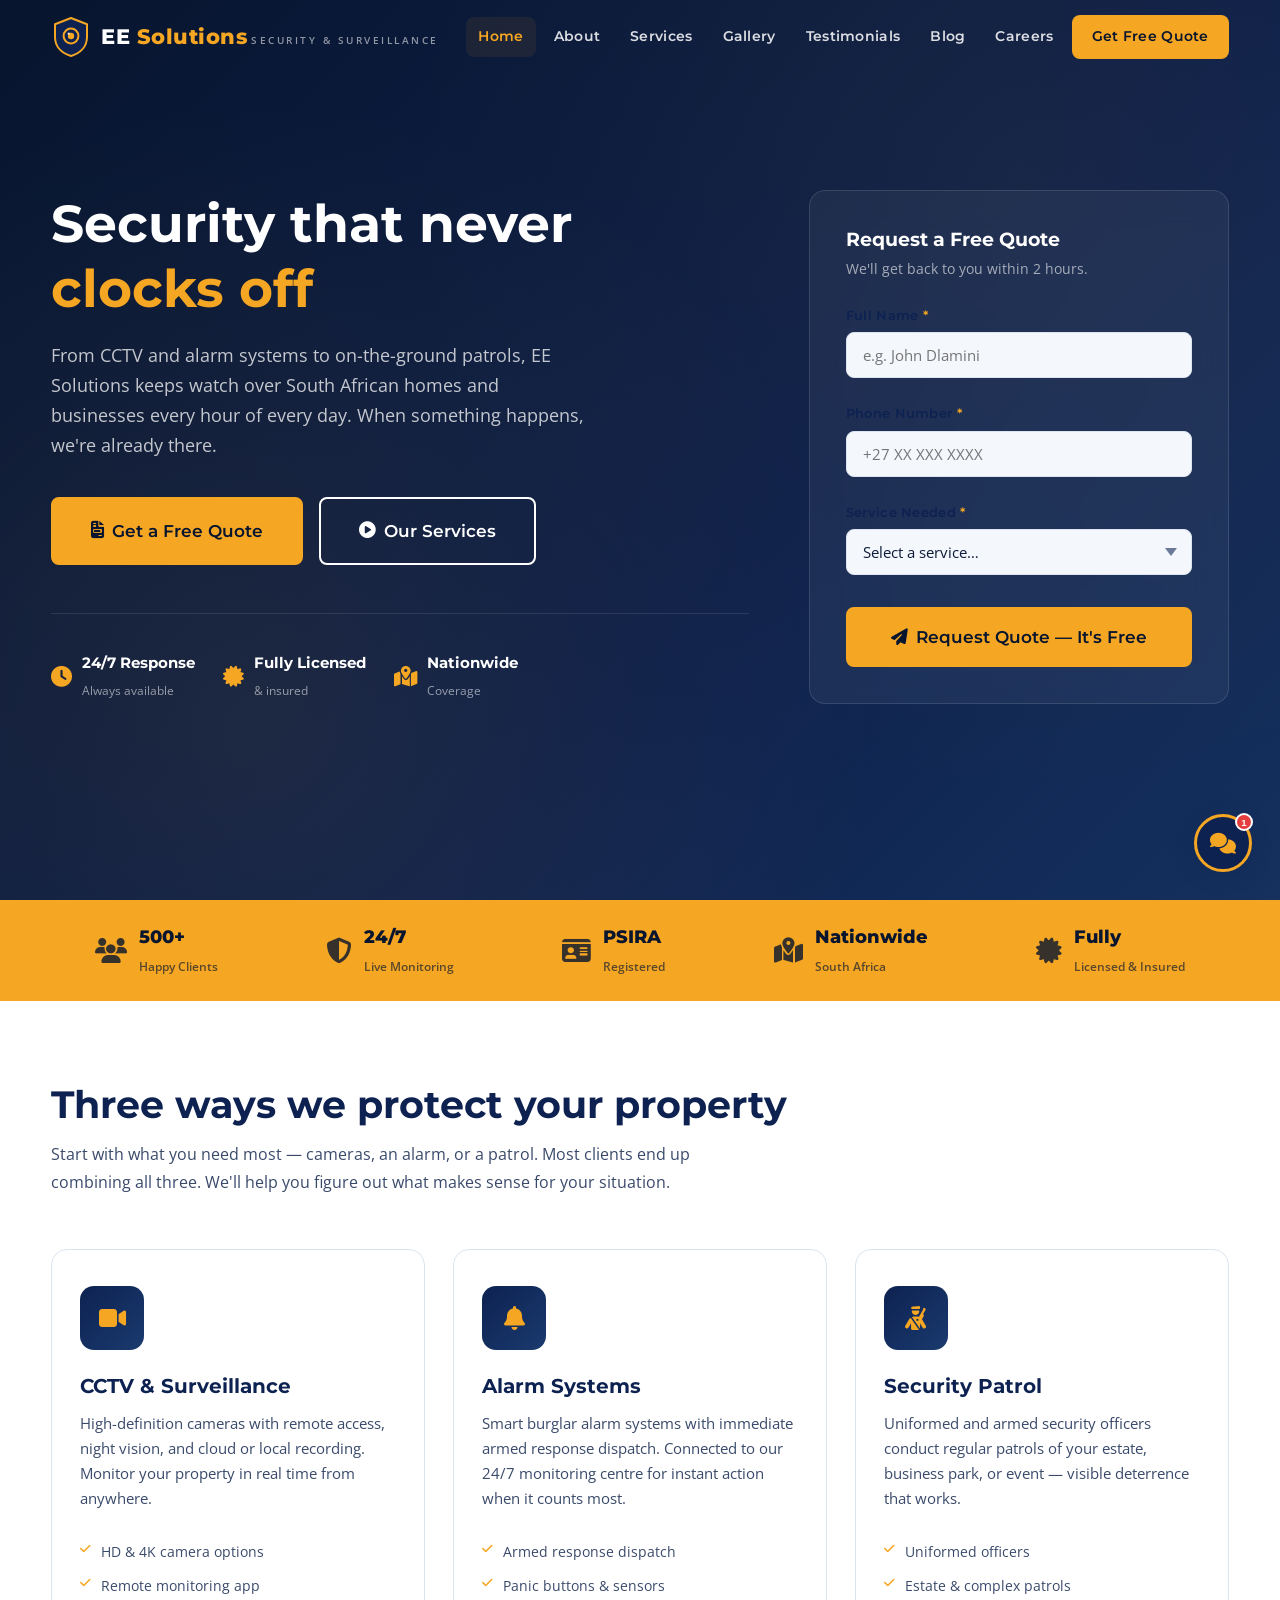
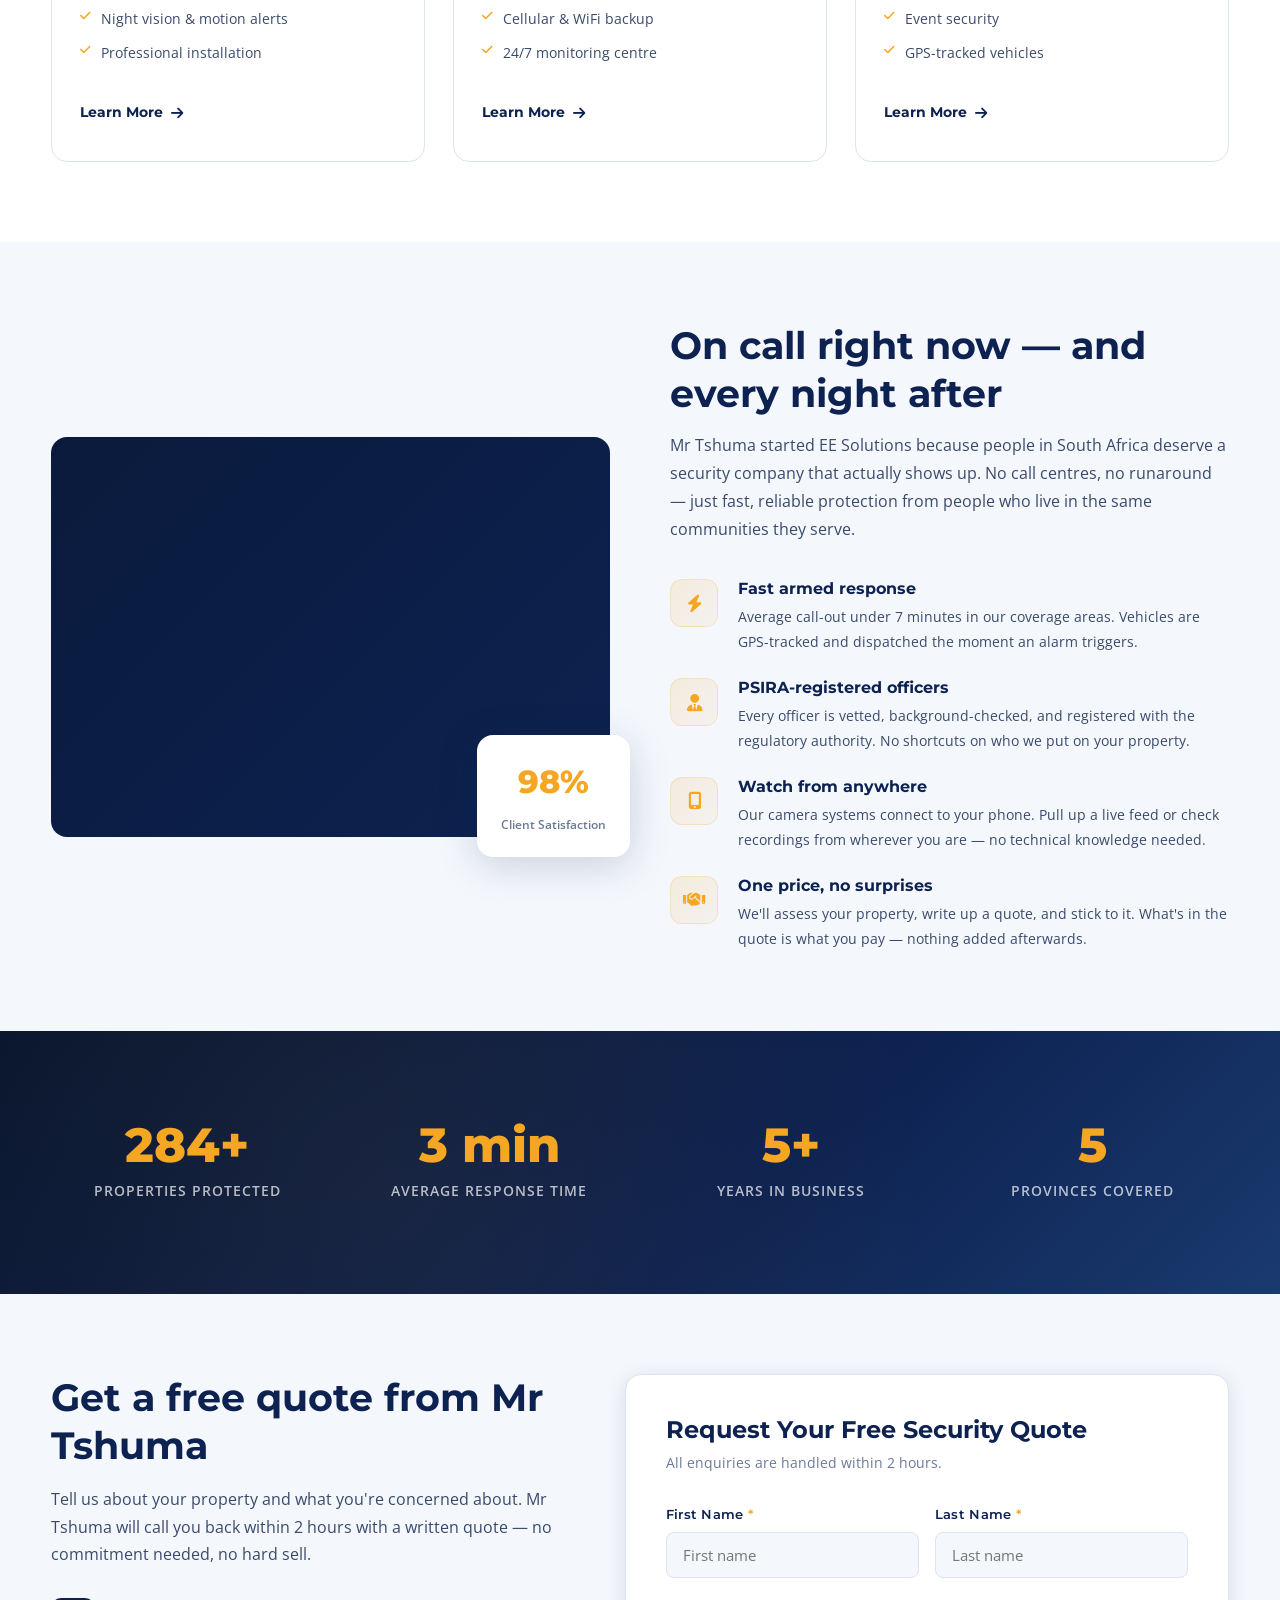
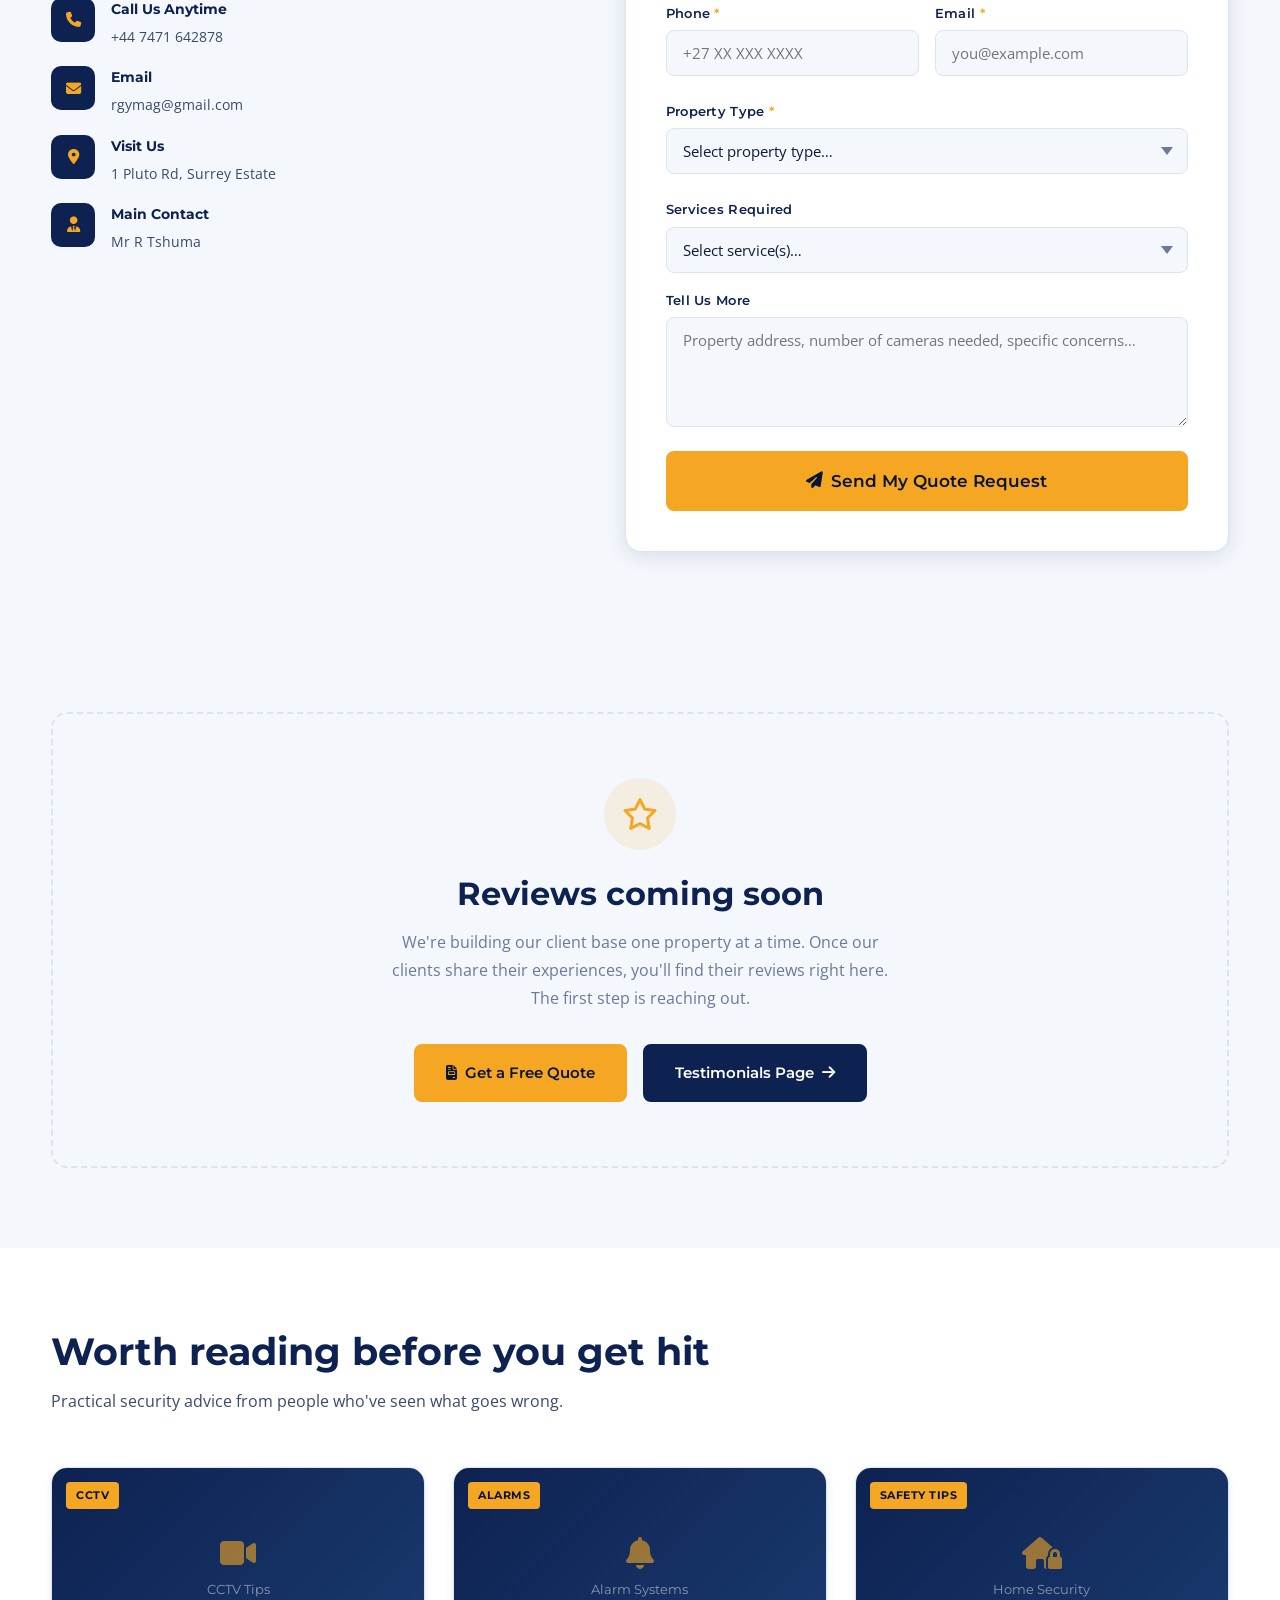
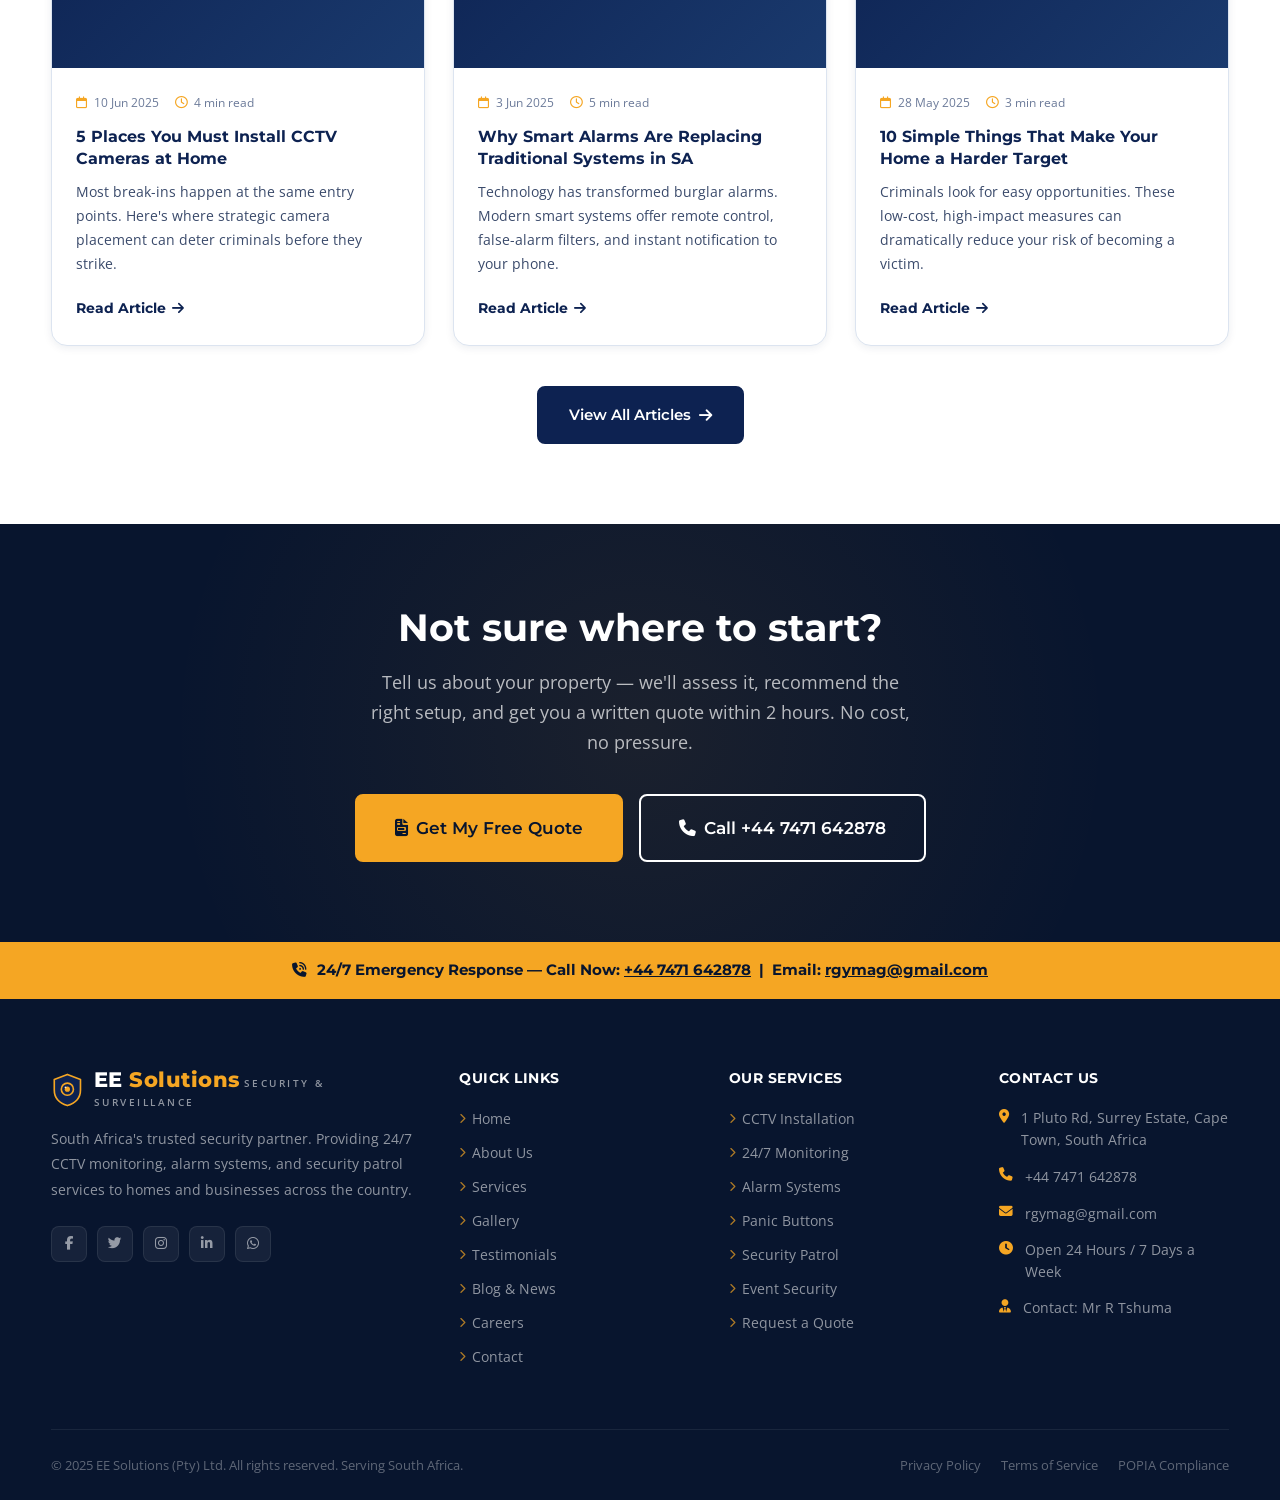
==== commit 5c233e59: "Remove fabricated testimonials — replace with honest empty state All made-up client reviews, the fak" ====
--- a/index.html
+++ b/index.html
@@ -152,10 +152,10 @@
         </div>
       </div>
       <div class="trust-item">
-        <i class="fa-solid fa-star"></i>
+        <i class="fa-solid fa-id-card"></i>
         <div class="trust-item-text">
-          <strong>4.9/5</strong>
-          <span>Client Rating</span>
+          <strong>PSIRA</strong>
+          <span>Registered</span>
         </div>
       </div>
       <div class="trust-item">
@@ -413,52 +413,16 @@
 <!-- ===== TESTIMONIALS ===== -->
 <section class="testimonials-section">
   <div class="container">
-    <div class="section-intro centered fade-in">
-      <h2>Clients who trusted us with what matters most</h2>
-    </div>
-    <div class="testimonials-grid">
-      <div class="testimonial-card fade-in delay-1">
-        <div class="stars">
-          <i class="fa-solid fa-star"></i><i class="fa-solid fa-star"></i><i class="fa-solid fa-star"></i><i class="fa-solid fa-star"></i><i class="fa-solid fa-star"></i>
-        </div>
-        <p class="testimonial-text">"EE Solutions installed CCTV cameras at both our home and business. The team was professional, punctual, and the cameras are crystal clear. The remote monitoring app is a game-changer — I can check in from anywhere."</p>
-        <div class="testimonial-author">
-          <div class="author-avatar"><span>TM</span></div>
-          <div>
-            <span class="author-name">Thabo Mokoena</span>
-            <span class="author-location">Johannesburg, Gauteng</span>
-          </div>
-        </div>
-      </div>
-      <div class="testimonial-card fade-in delay-2">
-        <div class="stars">
-          <i class="fa-solid fa-star"></i><i class="fa-solid fa-star"></i><i class="fa-solid fa-star"></i><i class="fa-solid fa-star"></i><i class="fa-solid fa-star"></i>
-        </div>
-        <p class="testimonial-text">"After being burgled twice, I contacted EE Solutions. Best decision I've made. They installed a full alarm system with panic buttons, and when it triggered two weeks later, armed response arrived in under 7 minutes. Incredible service."</p>
-        <div class="testimonial-author">
-          <div class="author-avatar"><span>PN</span></div>
-          <div>
-            <span class="author-name">Priya Naidoo</span>
-            <span class="author-location">Durban, KwaZulu-Natal</span>
-          </div>
-        </div>
-      </div>
-      <div class="testimonial-card fade-in delay-3">
-        <div class="stars">
-          <i class="fa-solid fa-star"></i><i class="fa-solid fa-star"></i><i class="fa-solid fa-star"></i><i class="fa-solid fa-star"></i><i class="fa-solid fa-star"></i>
-        </div>
-        <p class="testimonial-text">"We hired EE Solutions for our retail chain's security patrol across three branches. The guards are disciplined, professional, and have helped deter shoplifting significantly. Mr Tshuma is always reachable. Highly recommended."</p>
-        <div class="testimonial-author">
-          <div class="author-avatar"><span>JB</span></div>
-          <div>
-            <span class="author-name">James Botha</span>
-            <span class="author-location">Cape Town, Western Cape</span>
-          </div>
-        </div>
-      </div>
-    </div>
-    <div style="text-align:center; margin-top: 40px;" class="fade-in">
-      <a href="testimonials.html" class="btn btn-navy">Read All Reviews <i class="fa-solid fa-arrow-right"></i></a>
+    <div class="reviews-placeholder fade-in">
+      <div class="reviews-placeholder-icon">
+        <i class="fa-regular fa-star"></i>
+      </div>
+      <h2>Reviews coming soon</h2>
+      <p>We're building our client base one property at a time. Once our clients share their experiences, you'll find their reviews right here. The first step is reaching out.</p>
+      <div class="reviews-placeholder-actions">
+        <a href="contact.html" class="btn btn-primary"><i class="fa-solid fa-file-invoice"></i> Get a Free Quote</a>
+        <a href="testimonials.html" class="btn btn-navy">Testimonials Page <i class="fa-solid fa-arrow-right"></i></a>
+      </div>
     </div>
   </div>
 </section>
--- a/css/style.css
+++ b/css/style.css
@@ -1996,6 +1996,60 @@
 }
 
 /* ============================================================
+   REVIEWS EMPTY STATE
+   ============================================================ */
+.reviews-placeholder {
+  text-align: center;
+  padding: 64px 40px;
+  background: var(--off-white);
+  border-radius: var(--radius-lg);
+  border: 2px dashed var(--border);
+}
+.reviews-placeholder-icon {
+  width: 72px;
+  height: 72px;
+  border-radius: 50%;
+  background: rgba(245,166,35,0.12);
+  display: flex;
+  align-items: center;
+  justify-content: center;
+  margin: 0 auto 24px;
+}
+.reviews-placeholder-icon i { font-size: 2rem; color: var(--gold); }
+.reviews-placeholder h2 { font-size: clamp(1.4rem, 3vw, 2rem); margin-bottom: 14px; }
+.reviews-placeholder > p { color: var(--text-gray); max-width: 520px; margin: 0 auto 32px; line-height: 1.75; }
+.reviews-placeholder-actions { display: flex; gap: 16px; justify-content: center; flex-wrap: wrap; }
+
+.reviews-empty {
+  text-align: center;
+  padding: 80px 40px;
+  max-width: 640px;
+  margin: 0 auto;
+}
+.reviews-empty-icon {
+  width: 88px;
+  height: 88px;
+  border-radius: 50%;
+  background: rgba(245,166,35,0.12);
+  display: flex;
+  align-items: center;
+  justify-content: center;
+  margin: 0 auto 32px;
+}
+.reviews-empty-icon i { font-size: 2.5rem; color: var(--gold); }
+.reviews-empty h2 { font-size: clamp(1.6rem, 3.5vw, 2.2rem); margin-bottom: 20px; }
+.reviews-empty > p { color: var(--text-gray); line-height: 1.8; margin-bottom: 36px; font-size: 1.05rem; }
+.reviews-empty-actions { display: flex; gap: 16px; justify-content: center; flex-wrap: wrap; margin-bottom: 40px; }
+.reviews-empty-note {
+  background: var(--off-white);
+  border-radius: var(--radius);
+  padding: 20px 28px;
+  border: 1px solid var(--border);
+}
+.reviews-empty-note p { font-size: 0.9rem; color: var(--text-gray); margin: 0; }
+.reviews-empty-note a { color: var(--navy); font-weight: 600; }
+
+/* ============================================================
    RESPONSIVE
    ============================================================ */
 @media (max-width: 1024px) {
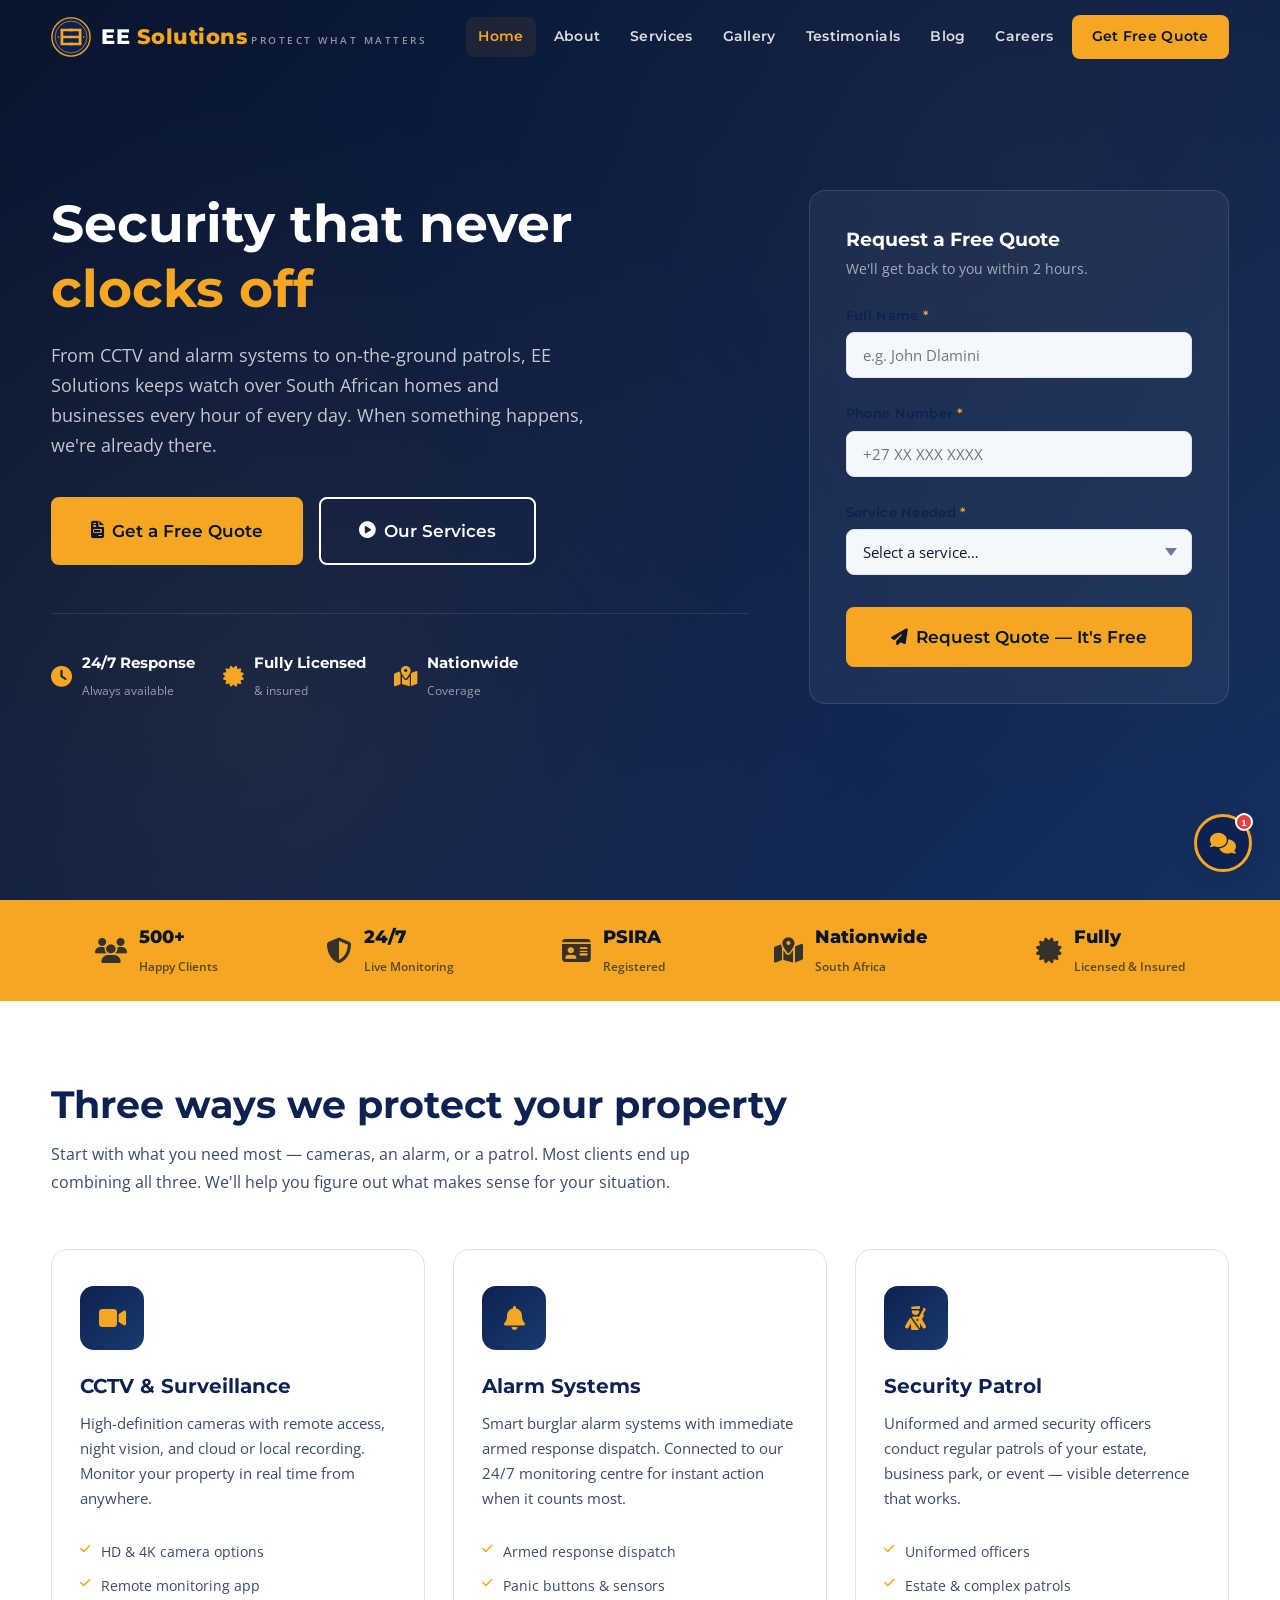
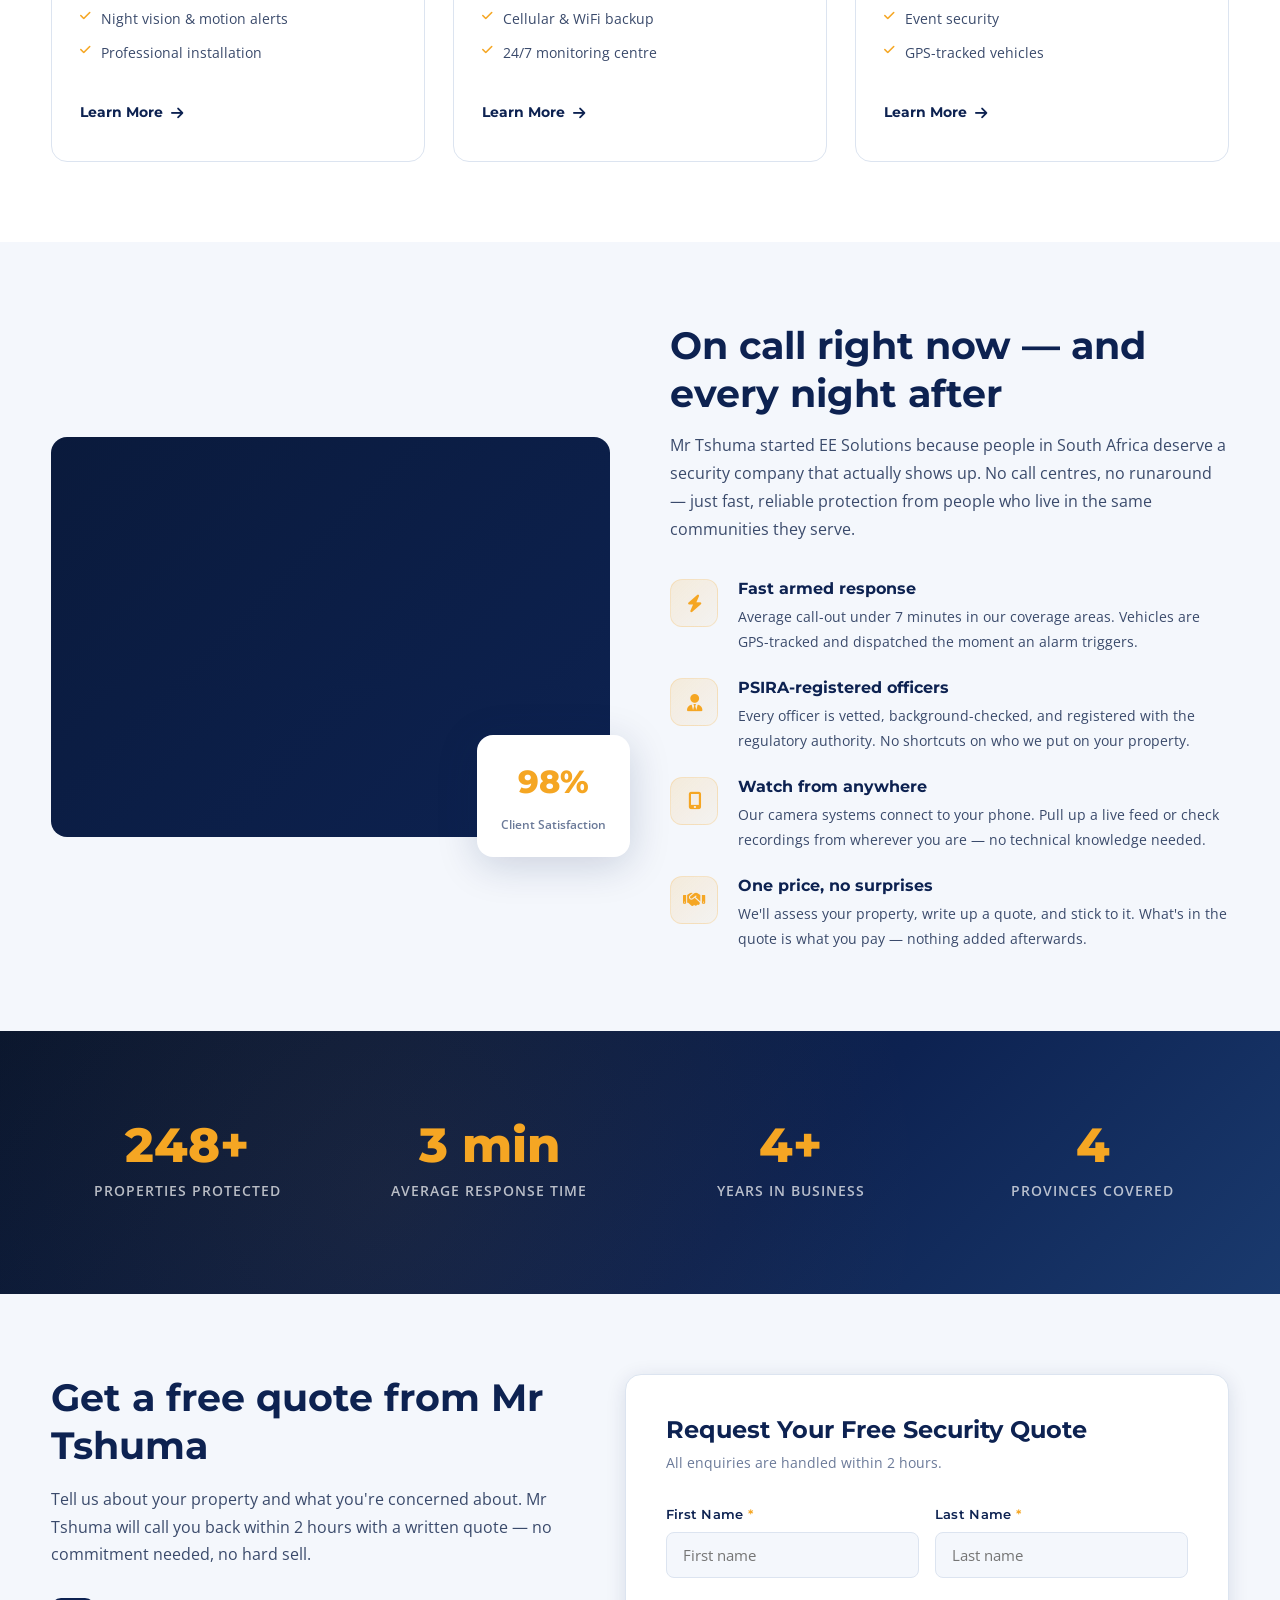
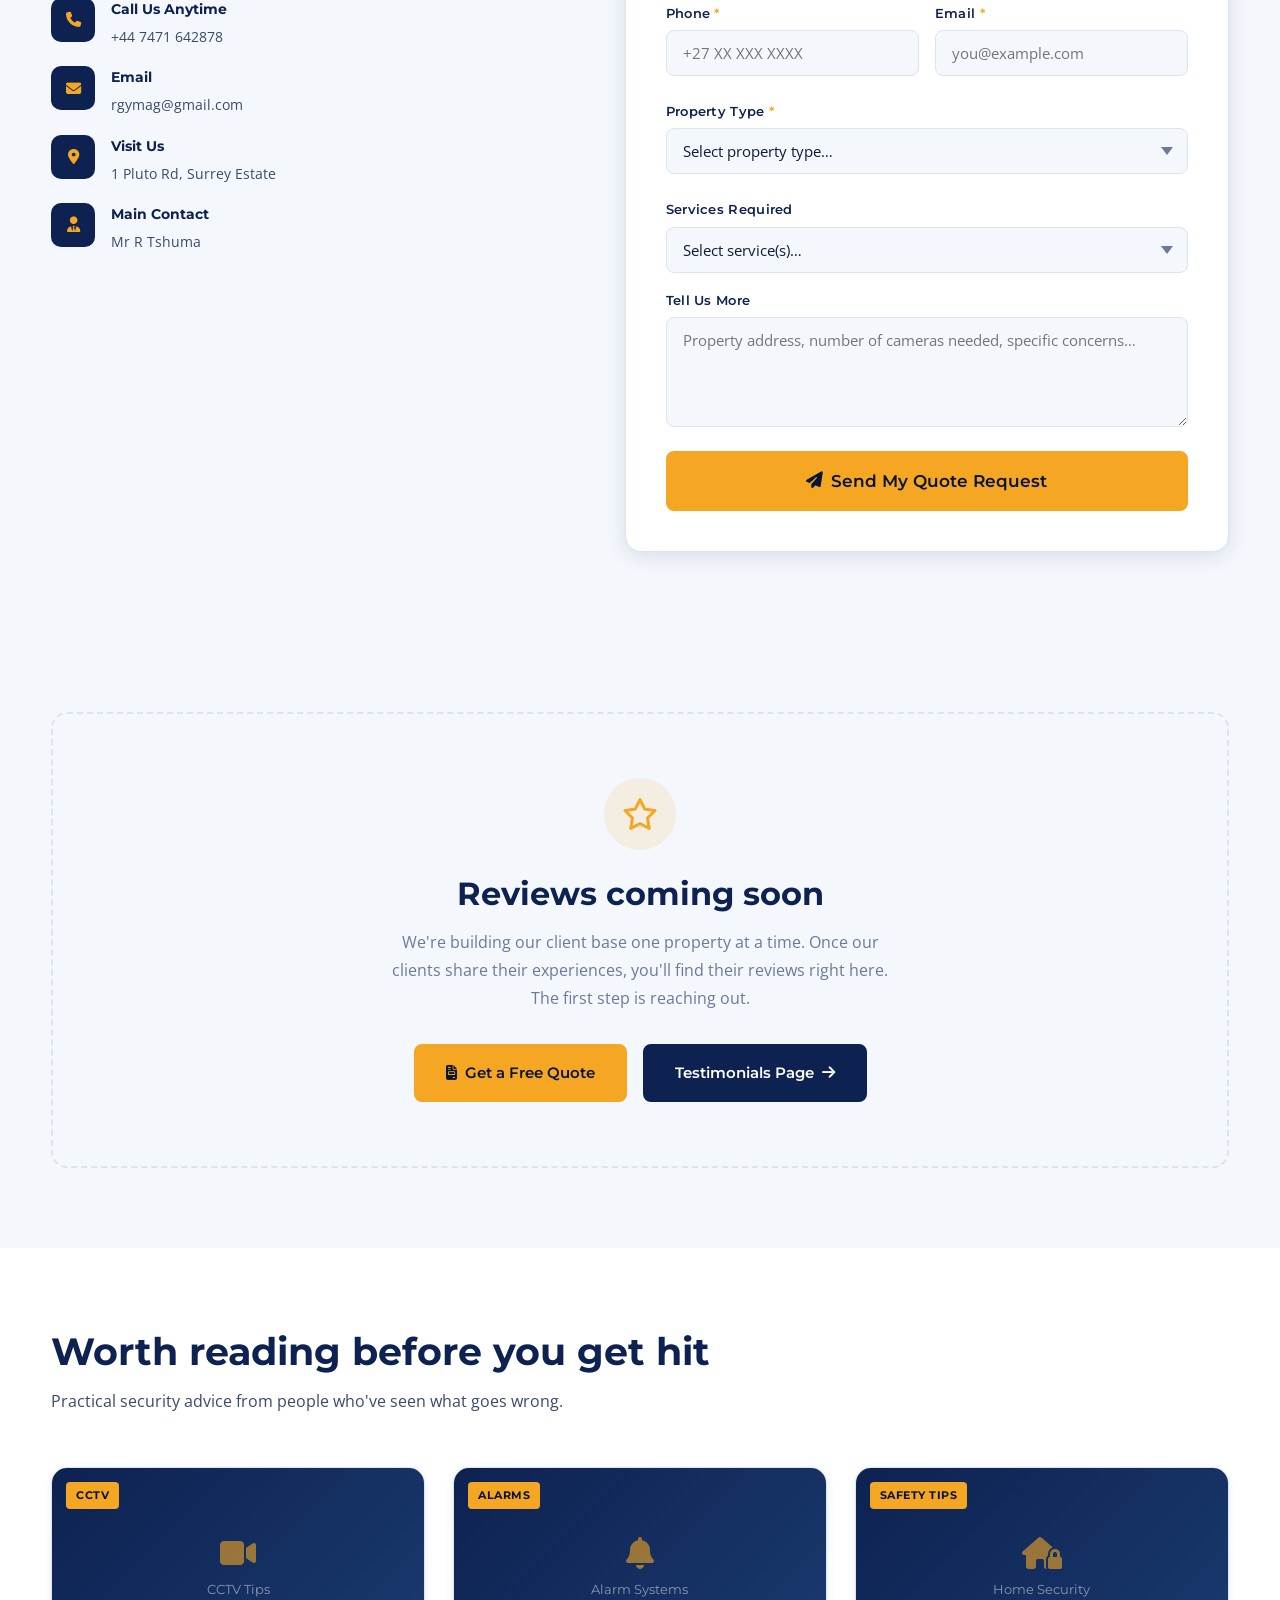
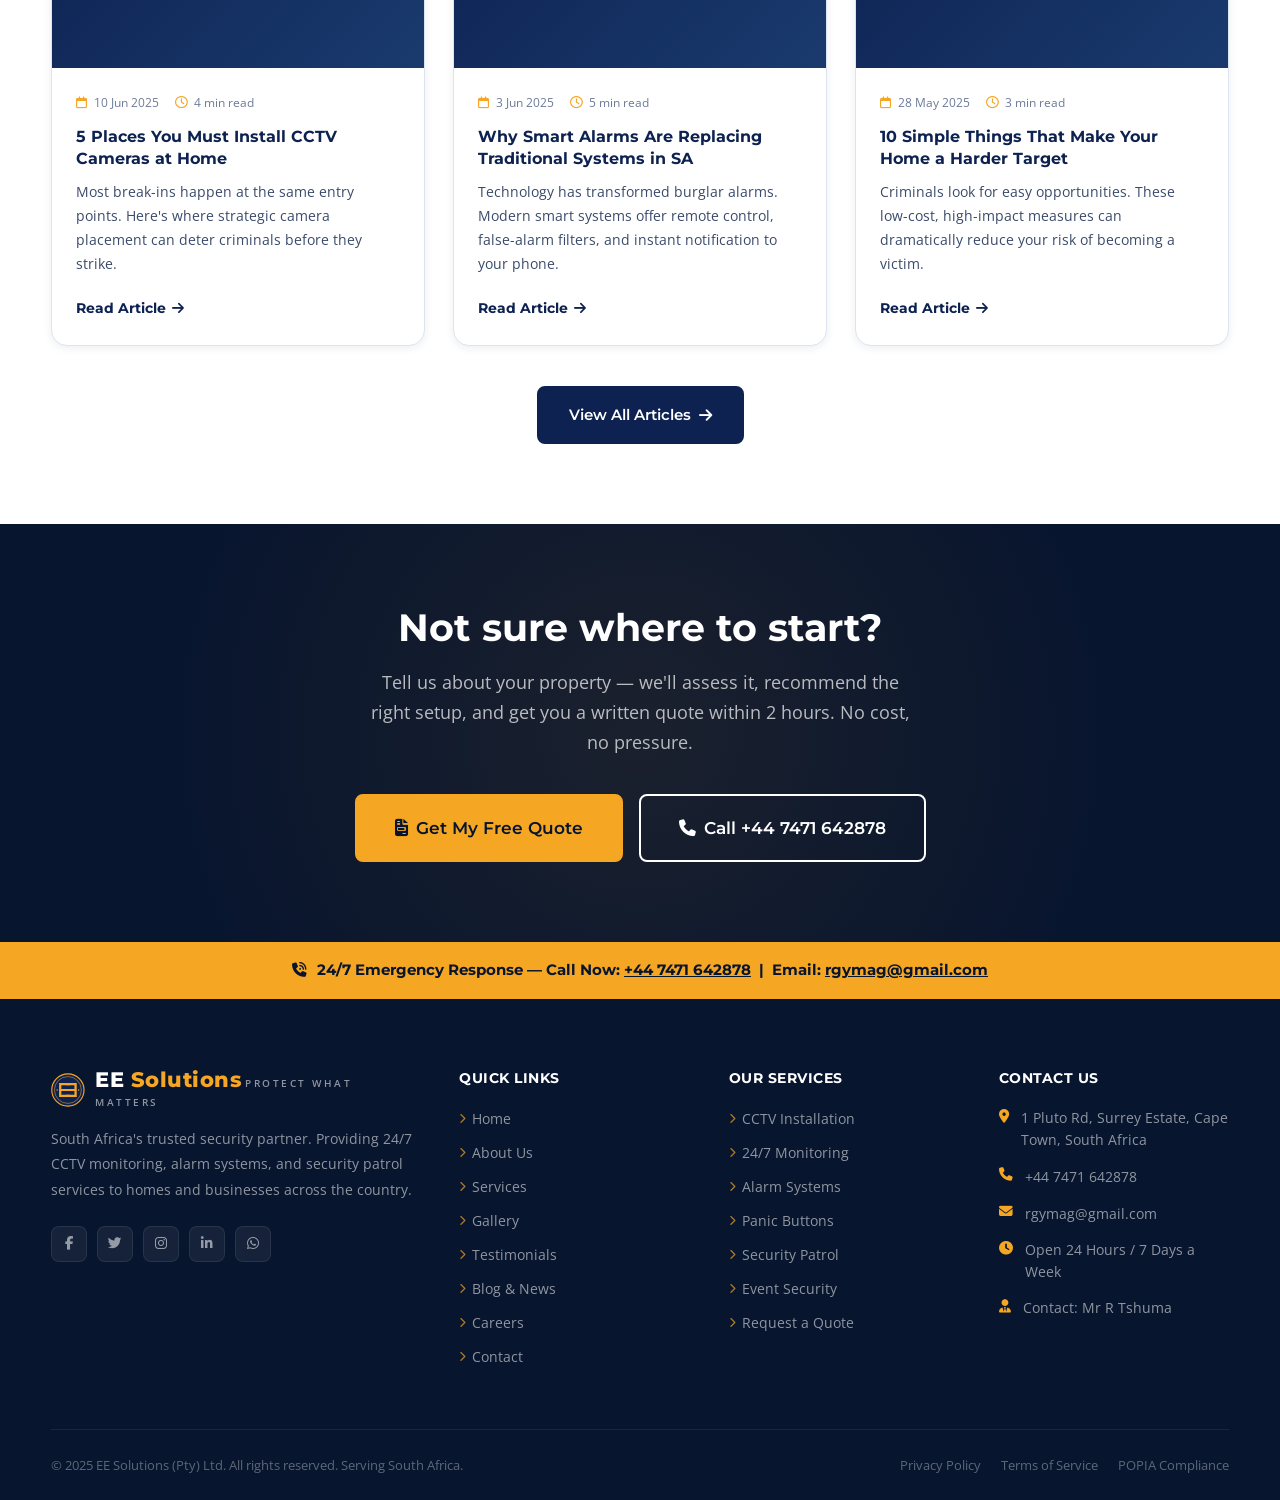
==== commit 37b67de3: "Replace logo with circular EE monogram badge Swap the shield-camera SVG mark for a circular badge wi" ====
--- a/index.html
+++ b/index.html
@@ -18,12 +18,10 @@
 <nav class="navbar" id="navbar">
   <div class="navbar-inner">
     <a href="index.html" class="logo">
-      <svg class="logo-shield" viewBox="0 0 40 44" fill="none" width="40" height="44">
-        <path d="M20 3L4 9.2V22c0 9.3 6.3 16.1 16 19 9.7-2.9 16-9.7 16-19V9.2L20 3Z" fill="#0d2251" stroke="#f5a623" stroke-width="2" stroke-linejoin="round"/><circle cx="20" cy="21" r="7.4" fill="none" stroke="#f5a623" stroke-width="2"/><circle cx="20" cy="21" r="3.2" fill="#f5a623"/><circle cx="17.7" cy="18.7" r="1.1" fill="#ffffff" opacity="0.85"/>
-      </svg>
+      <svg viewBox="0 0 44 44" fill="none" width="40" height="40"><circle cx="22" cy="22" r="21" fill="#0d2251" stroke="#f5a623" stroke-width="1.5"/><circle cx="22" cy="22" r="17.5" fill="none" stroke="#f5a623" stroke-width="0.7"/><path d="M10.5 13h3v18h-3zM13.5 13h11v2.8h-11zM13.5 20.6h9v2.8h-9zM13.5 28.2h11v2.8h-11z" fill="#f5a623"/><path d="M30.5 13h3v18h-3zM19.5 13h11v2.8h-11zM21.5 20.6h9v2.8h-9zM19.5 28.2h11v2.8h-11z" fill="#f5a623"/><circle cx="8" cy="22" r="0.9" fill="#f5a623"/><circle cx="36" cy="22" r="0.9" fill="#f5a623"/></svg>
       <div class="logo-text">
         <span class="logo-name">EE <span>Solutions</span></span>
-        <span class="logo-tagline">Security &amp; Surveillance</span>
+        <span class="logo-tagline">Protect What Matters</span>
       </div>
     </a>
     <div class="nav-links">
@@ -516,12 +514,10 @@
     <div class="footer-grid">
       <div class="footer-brand">
         <a href="index.html" class="logo">
-          <svg viewBox="0 0 40 44" fill="none" width="34" height="38">
-            <path d="M20 3L4 9.2V22c0 9.3 6.3 16.1 16 19 9.7-2.9 16-9.7 16-19V9.2L20 3Z" fill="#0d2251" stroke="#f5a623" stroke-width="2" stroke-linejoin="round"/><circle cx="20" cy="21" r="7.4" fill="none" stroke="#f5a623" stroke-width="2"/><circle cx="20" cy="21" r="3.2" fill="#f5a623"/><circle cx="17.7" cy="18.7" r="1.1" fill="#ffffff" opacity="0.85"/>
-          </svg>
+          <svg viewBox="0 0 44 44" fill="none" width="34" height="34"><circle cx="22" cy="22" r="21" fill="#0d2251" stroke="#f5a623" stroke-width="1.5"/><circle cx="22" cy="22" r="17.5" fill="none" stroke="#f5a623" stroke-width="0.7"/><path d="M10.5 13h3v18h-3zM13.5 13h11v2.8h-11zM13.5 20.6h9v2.8h-9zM13.5 28.2h11v2.8h-11z" fill="#f5a623"/><path d="M30.5 13h3v18h-3zM19.5 13h11v2.8h-11zM21.5 20.6h9v2.8h-9zM19.5 28.2h11v2.8h-11z" fill="#f5a623"/><circle cx="8" cy="22" r="0.9" fill="#f5a623"/><circle cx="36" cy="22" r="0.9" fill="#f5a623"/></svg>
           <div class="logo-text">
             <span class="logo-name">EE <span>Solutions</span></span>
-            <span class="logo-tagline">Security &amp; Surveillance</span>
+            <span class="logo-tagline">Protect What Matters</span>
           </div>
         </a>
         <p>South Africa's trusted security partner. Providing 24/7 CCTV monitoring, alarm systems, and security patrol services to homes and businesses across the country.</p>
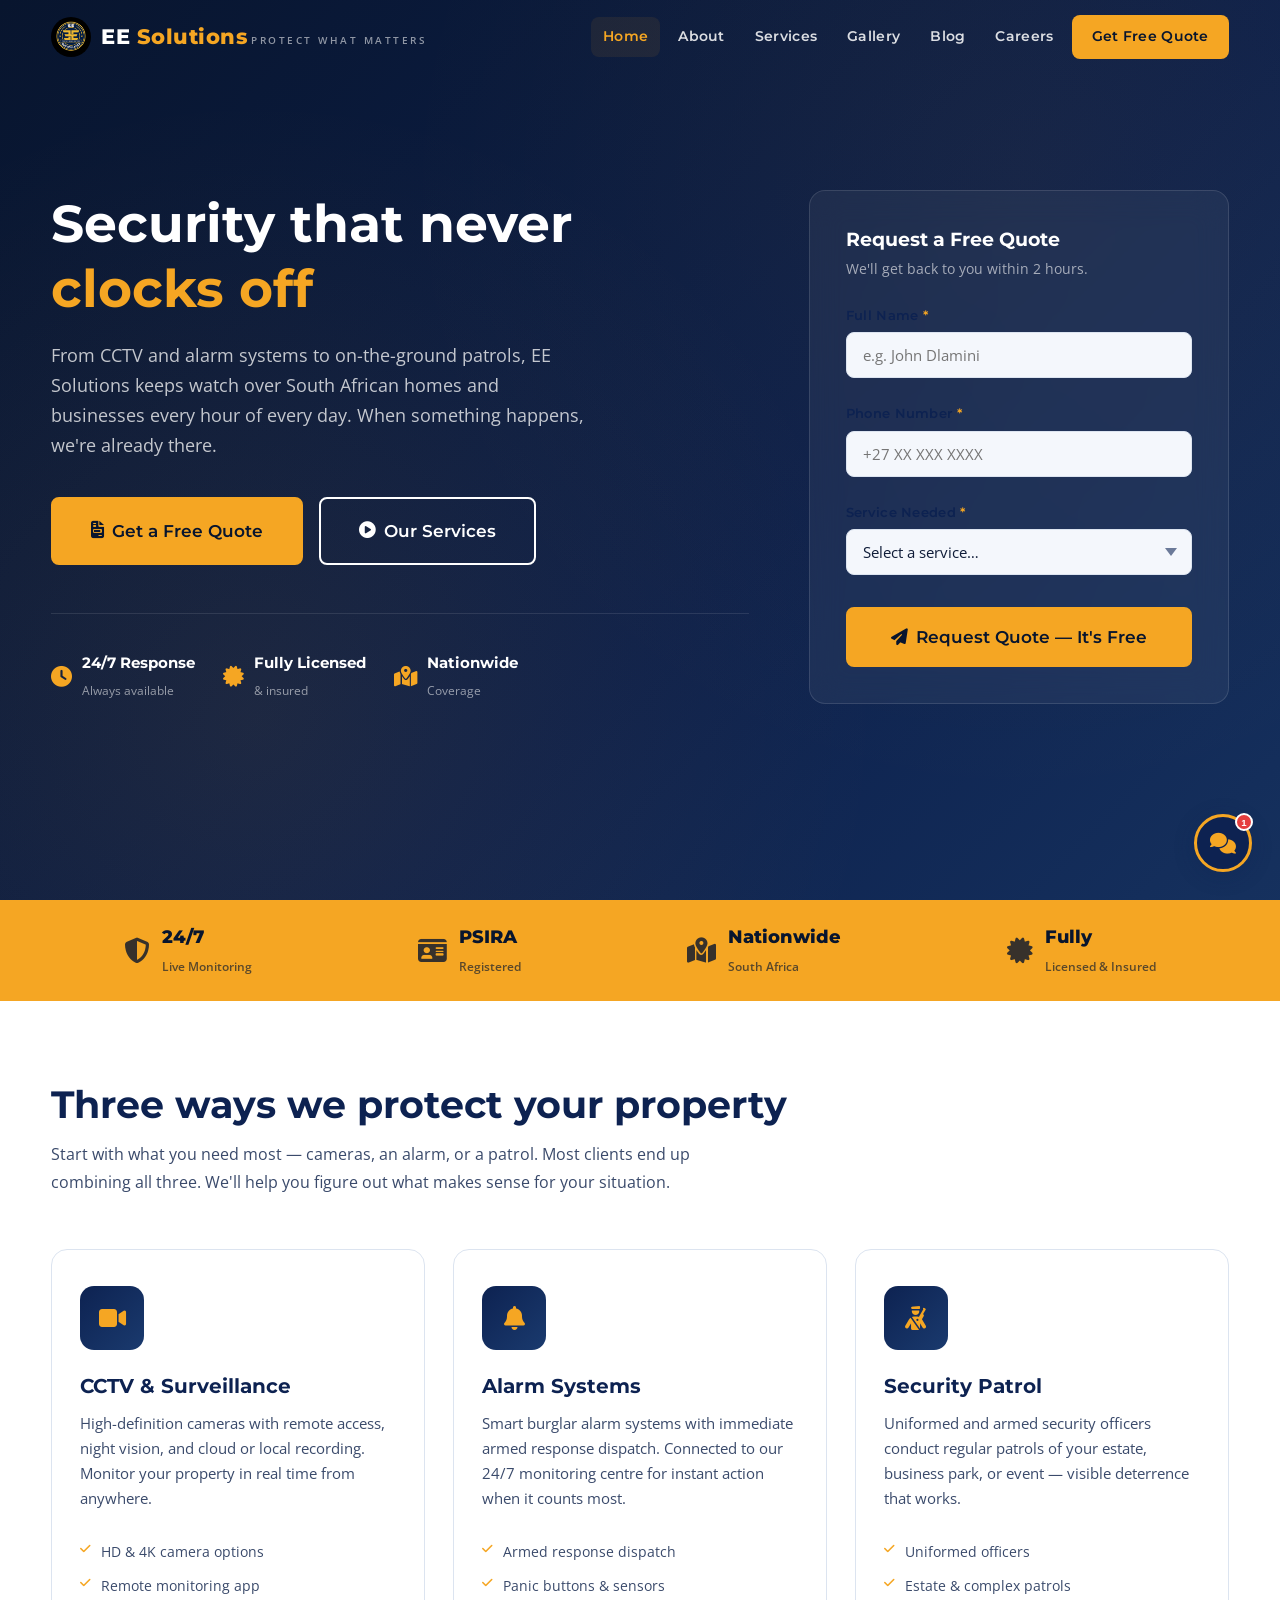
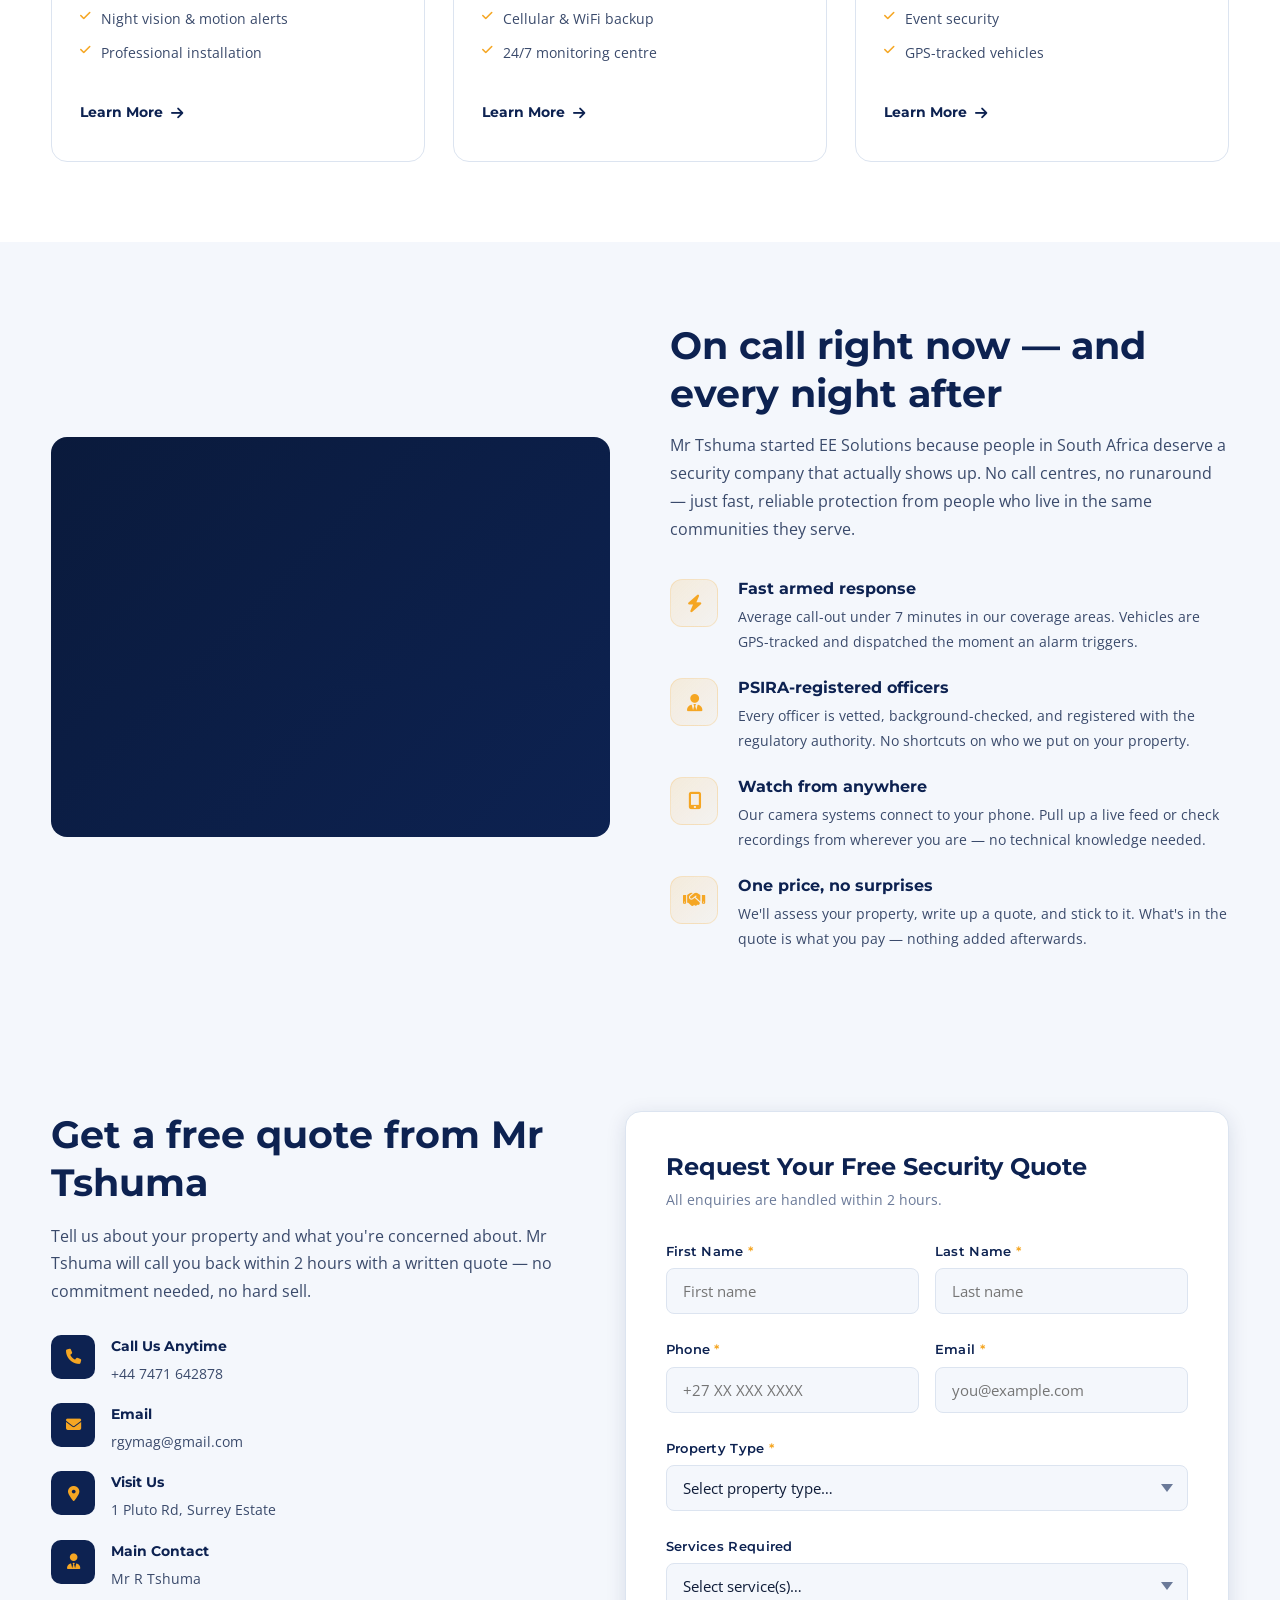
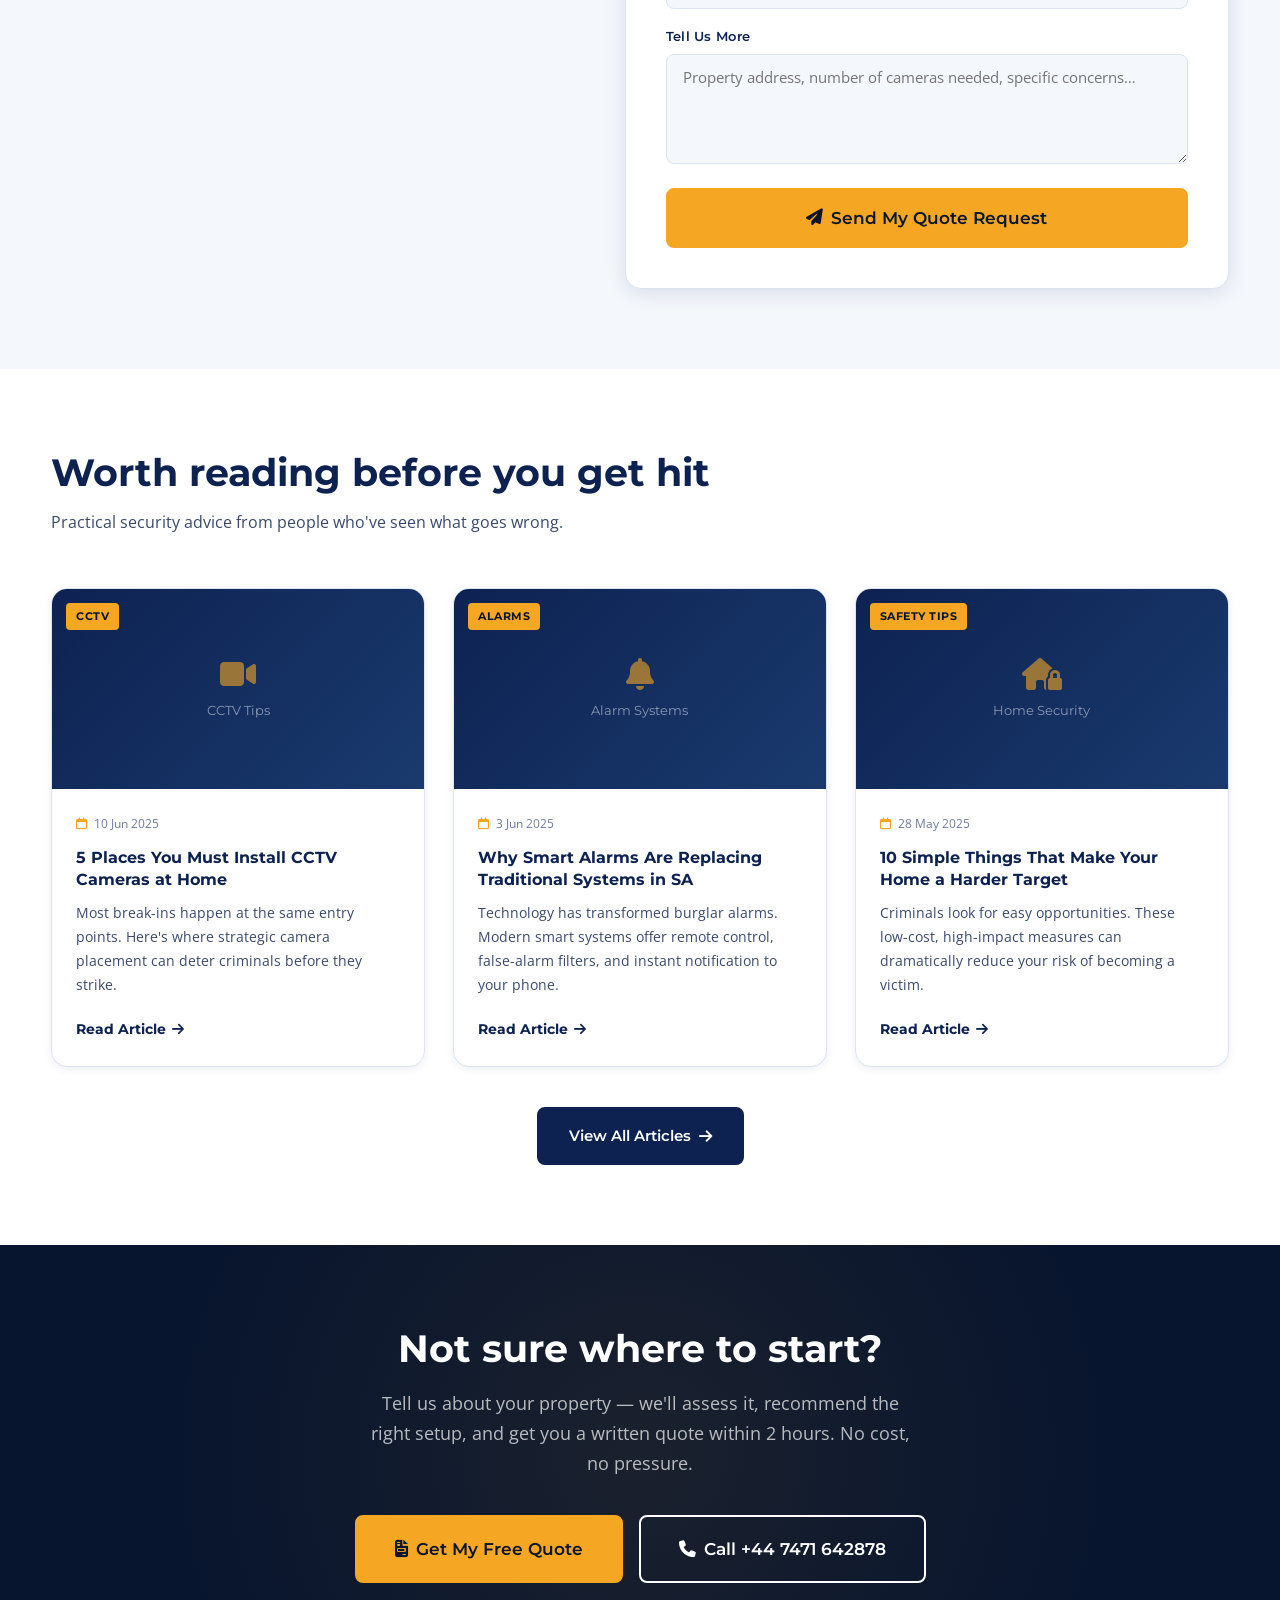
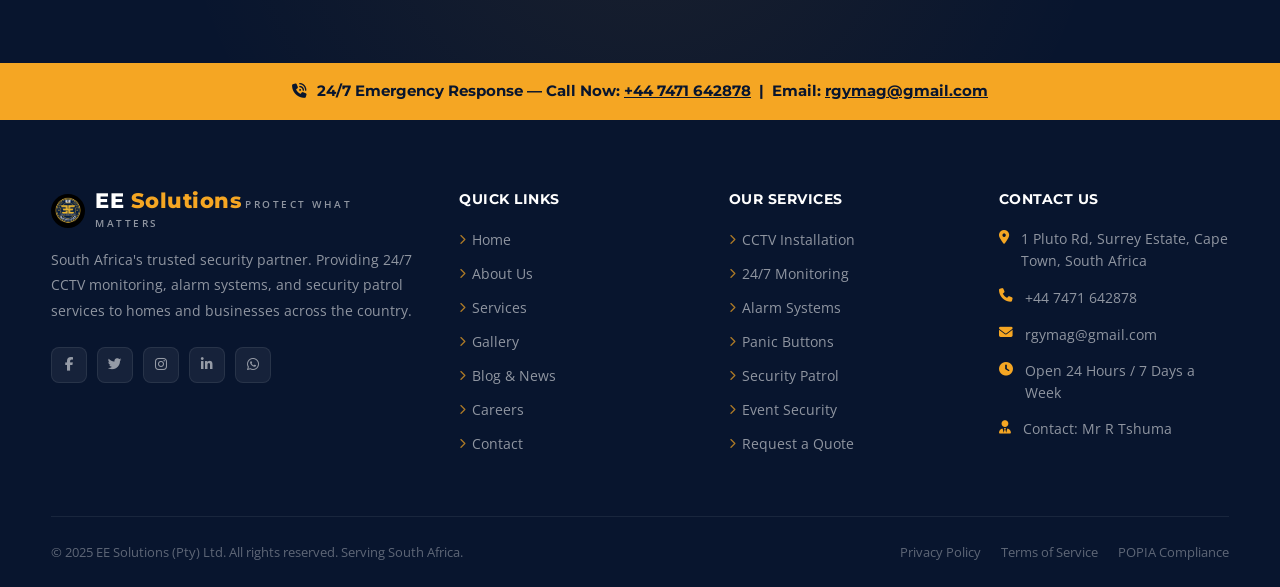
==== commit 1c0babaf: "Use PNG logo, populate blog articles, remove stats and testimonials - Replaced SVG logo mark with ac" ====
--- a/index.html
+++ b/index.html
@@ -18,7 +18,7 @@
 <nav class="navbar" id="navbar">
   <div class="navbar-inner">
     <a href="index.html" class="logo">
-      <svg viewBox="0 0 44 44" fill="none" width="40" height="40"><circle cx="22" cy="22" r="21" fill="#0d2251" stroke="#f5a623" stroke-width="1.5"/><circle cx="22" cy="22" r="17.5" fill="none" stroke="#f5a623" stroke-width="0.7"/><path d="M10.5 13h3v18h-3zM13.5 13h11v2.8h-11zM13.5 20.6h9v2.8h-9zM13.5 28.2h11v2.8h-11z" fill="#f5a623"/><path d="M30.5 13h3v18h-3zM19.5 13h11v2.8h-11zM21.5 20.6h9v2.8h-9zM19.5 28.2h11v2.8h-11z" fill="#f5a623"/><circle cx="8" cy="22" r="0.9" fill="#f5a623"/><circle cx="36" cy="22" r="0.9" fill="#f5a623"/></svg>
+      <img src="images/logo.png" alt="EE Surveillance" width="40" height="40">
       <div class="logo-text">
         <span class="logo-name">EE <span>Solutions</span></span>
         <span class="logo-tagline">Protect What Matters</span>
@@ -29,7 +29,6 @@
       <a href="about.html">About</a>
       <a href="services.html">Services</a>
       <a href="gallery.html">Gallery</a>
-      <a href="testimonials.html">Testimonials</a>
       <a href="blog.html">Blog</a>
       <a href="careers.html">Careers</a>
       <a href="contact.html" class="nav-cta">Get Free Quote</a>
@@ -44,7 +43,6 @@
   <a href="about.html">About Us</a>
   <a href="services.html">Services</a>
   <a href="gallery.html">Gallery</a>
-  <a href="testimonials.html">Testimonials</a>
   <a href="blog.html">Blog &amp; News</a>
   <a href="careers.html">Careers</a>
   <a href="contact.html" class="nav-cta">Get a Free Quote</a>
@@ -136,13 +134,6 @@
   <div class="container">
     <div class="trust-bar-inner">
       <div class="trust-item">
-        <i class="fa-solid fa-users"></i>
-        <div class="trust-item-text">
-          <strong>500+</strong>
-          <span>Happy Clients</span>
-        </div>
-      </div>
-      <div class="trust-item">
         <i class="fa-solid fa-shield-halved"></i>
         <div class="trust-item-text">
           <strong>24/7</strong>
@@ -230,10 +221,6 @@
     <div class="why-grid">
       <div class="why-visual fade-in">
         <div class="why-image"></div>
-        <div class="why-stat-card">
-          <span class="stat-num">98%</span>
-          <span>Client Satisfaction</span>
-        </div>
       </div>
       <div class="fade-in delay-2">
         <h2>On call right now — and every night after</h2>
@@ -268,30 +255,6 @@
             </div>
           </div>
         </div>
-      </div>
-    </div>
-  </div>
-</section>
-
-<!-- ===== STATS ===== -->
-<section class="stats-section">
-  <div class="container">
-    <div class="stats-grid">
-      <div class="stat-item fade-in">
-        <span class="stat-number" data-target="500" data-suffix="+">0+</span>
-        <span class="stat-label">Properties Protected</span>
-      </div>
-      <div class="stat-item fade-in delay-1">
-        <span class="stat-number" data-target="7" data-suffix=" min">0 min</span>
-        <span class="stat-label">Average Response Time</span>
-      </div>
-      <div class="stat-item fade-in delay-2">
-        <span class="stat-number" data-target="10" data-suffix="+">0+</span>
-        <span class="stat-label">Years in Business</span>
-      </div>
-      <div class="stat-item fade-in delay-3">
-        <span class="stat-number" data-target="9" data-suffix="">0</span>
-        <span class="stat-label">Provinces Covered</span>
       </div>
     </div>
   </div>
@@ -408,23 +371,6 @@
   </div>
 </section>
 
-<!-- ===== TESTIMONIALS ===== -->
-<section class="testimonials-section">
-  <div class="container">
-    <div class="reviews-placeholder fade-in">
-      <div class="reviews-placeholder-icon">
-        <i class="fa-regular fa-star"></i>
-      </div>
-      <h2>Reviews coming soon</h2>
-      <p>We're building our client base one property at a time. Once our clients share their experiences, you'll find their reviews right here. The first step is reaching out.</p>
-      <div class="reviews-placeholder-actions">
-        <a href="contact.html" class="btn btn-primary"><i class="fa-solid fa-file-invoice"></i> Get a Free Quote</a>
-        <a href="testimonials.html" class="btn btn-navy">Testimonials Page <i class="fa-solid fa-arrow-right"></i></a>
-      </div>
-    </div>
-  </div>
-</section>
-
 <!-- ===== BLOG PREVIEW ===== -->
 <section>
   <div class="container">
@@ -441,11 +387,10 @@
         <div class="blog-body">
           <div class="blog-meta">
             <span><i class="fa-regular fa-calendar"></i> 10 Jun 2025</span>
-            <span><i class="fa-regular fa-clock"></i> 4 min read</span>
           </div>
           <h4>5 Places You Must Install CCTV Cameras at Home</h4>
           <p>Most break-ins happen at the same entry points. Here's where strategic camera placement can deter criminals before they strike.</p>
-          <a href="blog.html" class="blog-read-more">Read Article <i class="fa-solid fa-arrow-right"></i></a>
+          <a href="blog.html#cctv-placement" class="blog-read-more">Read Article <i class="fa-solid fa-arrow-right"></i></a>
         </div>
       </article>
       <article class="blog-card fade-in delay-2">
@@ -456,11 +401,10 @@
         <div class="blog-body">
           <div class="blog-meta">
             <span><i class="fa-regular fa-calendar"></i> 3 Jun 2025</span>
-            <span><i class="fa-regular fa-clock"></i> 5 min read</span>
           </div>
           <h4>Why Smart Alarms Are Replacing Traditional Systems in SA</h4>
           <p>Technology has transformed burglar alarms. Modern smart systems offer remote control, false-alarm filters, and instant notification to your phone.</p>
-          <a href="blog.html" class="blog-read-more">Read Article <i class="fa-solid fa-arrow-right"></i></a>
+          <a href="blog.html#smart-alarms" class="blog-read-more">Read Article <i class="fa-solid fa-arrow-right"></i></a>
         </div>
       </article>
       <article class="blog-card fade-in delay-3">
@@ -471,11 +415,10 @@
         <div class="blog-body">
           <div class="blog-meta">
             <span><i class="fa-regular fa-calendar"></i> 28 May 2025</span>
-            <span><i class="fa-regular fa-clock"></i> 3 min read</span>
           </div>
           <h4>10 Simple Things That Make Your Home a Harder Target</h4>
           <p>Criminals look for easy opportunities. These low-cost, high-impact measures can dramatically reduce your risk of becoming a victim.</p>
-          <a href="blog.html" class="blog-read-more">Read Article <i class="fa-solid fa-arrow-right"></i></a>
+          <a href="blog.html#harder-target" class="blog-read-more">Read Article <i class="fa-solid fa-arrow-right"></i></a>
         </div>
       </article>
     </div>
@@ -514,7 +457,7 @@
     <div class="footer-grid">
       <div class="footer-brand">
         <a href="index.html" class="logo">
-          <svg viewBox="0 0 44 44" fill="none" width="34" height="34"><circle cx="22" cy="22" r="21" fill="#0d2251" stroke="#f5a623" stroke-width="1.5"/><circle cx="22" cy="22" r="17.5" fill="none" stroke="#f5a623" stroke-width="0.7"/><path d="M10.5 13h3v18h-3zM13.5 13h11v2.8h-11zM13.5 20.6h9v2.8h-9zM13.5 28.2h11v2.8h-11z" fill="#f5a623"/><path d="M30.5 13h3v18h-3zM19.5 13h11v2.8h-11zM21.5 20.6h9v2.8h-9zM19.5 28.2h11v2.8h-11z" fill="#f5a623"/><circle cx="8" cy="22" r="0.9" fill="#f5a623"/><circle cx="36" cy="22" r="0.9" fill="#f5a623"/></svg>
+          <img src="images/logo.png" alt="EE Surveillance" width="34" height="34">
           <div class="logo-text">
             <span class="logo-name">EE <span>Solutions</span></span>
             <span class="logo-tagline">Protect What Matters</span>
@@ -535,9 +478,7 @@
           <li><a href="index.html"><i class="fa-solid fa-chevron-right"></i>Home</a></li>
           <li><a href="about.html"><i class="fa-solid fa-chevron-right"></i>About Us</a></li>
           <li><a href="services.html"><i class="fa-solid fa-chevron-right"></i>Services</a></li>
-          <li><a href="gallery.html"><i class="fa-solid fa-chevron-right"></i>Gallery</a></li>
-          <li><a href="testimonials.html"><i class="fa-solid fa-chevron-right"></i>Testimonials</a></li>
-          <li><a href="blog.html"><i class="fa-solid fa-chevron-right"></i>Blog &amp; News</a></li>
+          <li><a href="gallery.html"><i class="fa-solid fa-chevron-right"></i>Gallery</a></li>          <li><a href="blog.html"><i class="fa-solid fa-chevron-right"></i>Blog &amp; News</a></li>
           <li><a href="careers.html"><i class="fa-solid fa-chevron-right"></i>Careers</a></li>
           <li><a href="contact.html"><i class="fa-solid fa-chevron-right"></i>Contact</a></li>
         </ul>
--- a/css/style.css
+++ b/css/style.css
@@ -193,6 +193,11 @@
   flex-shrink: 0;
 }
 
+.logo img {
+  border-radius: 50%;
+  object-fit: cover;
+}
+
 .logo-text { line-height: 1.1; }
 
 .logo-name {
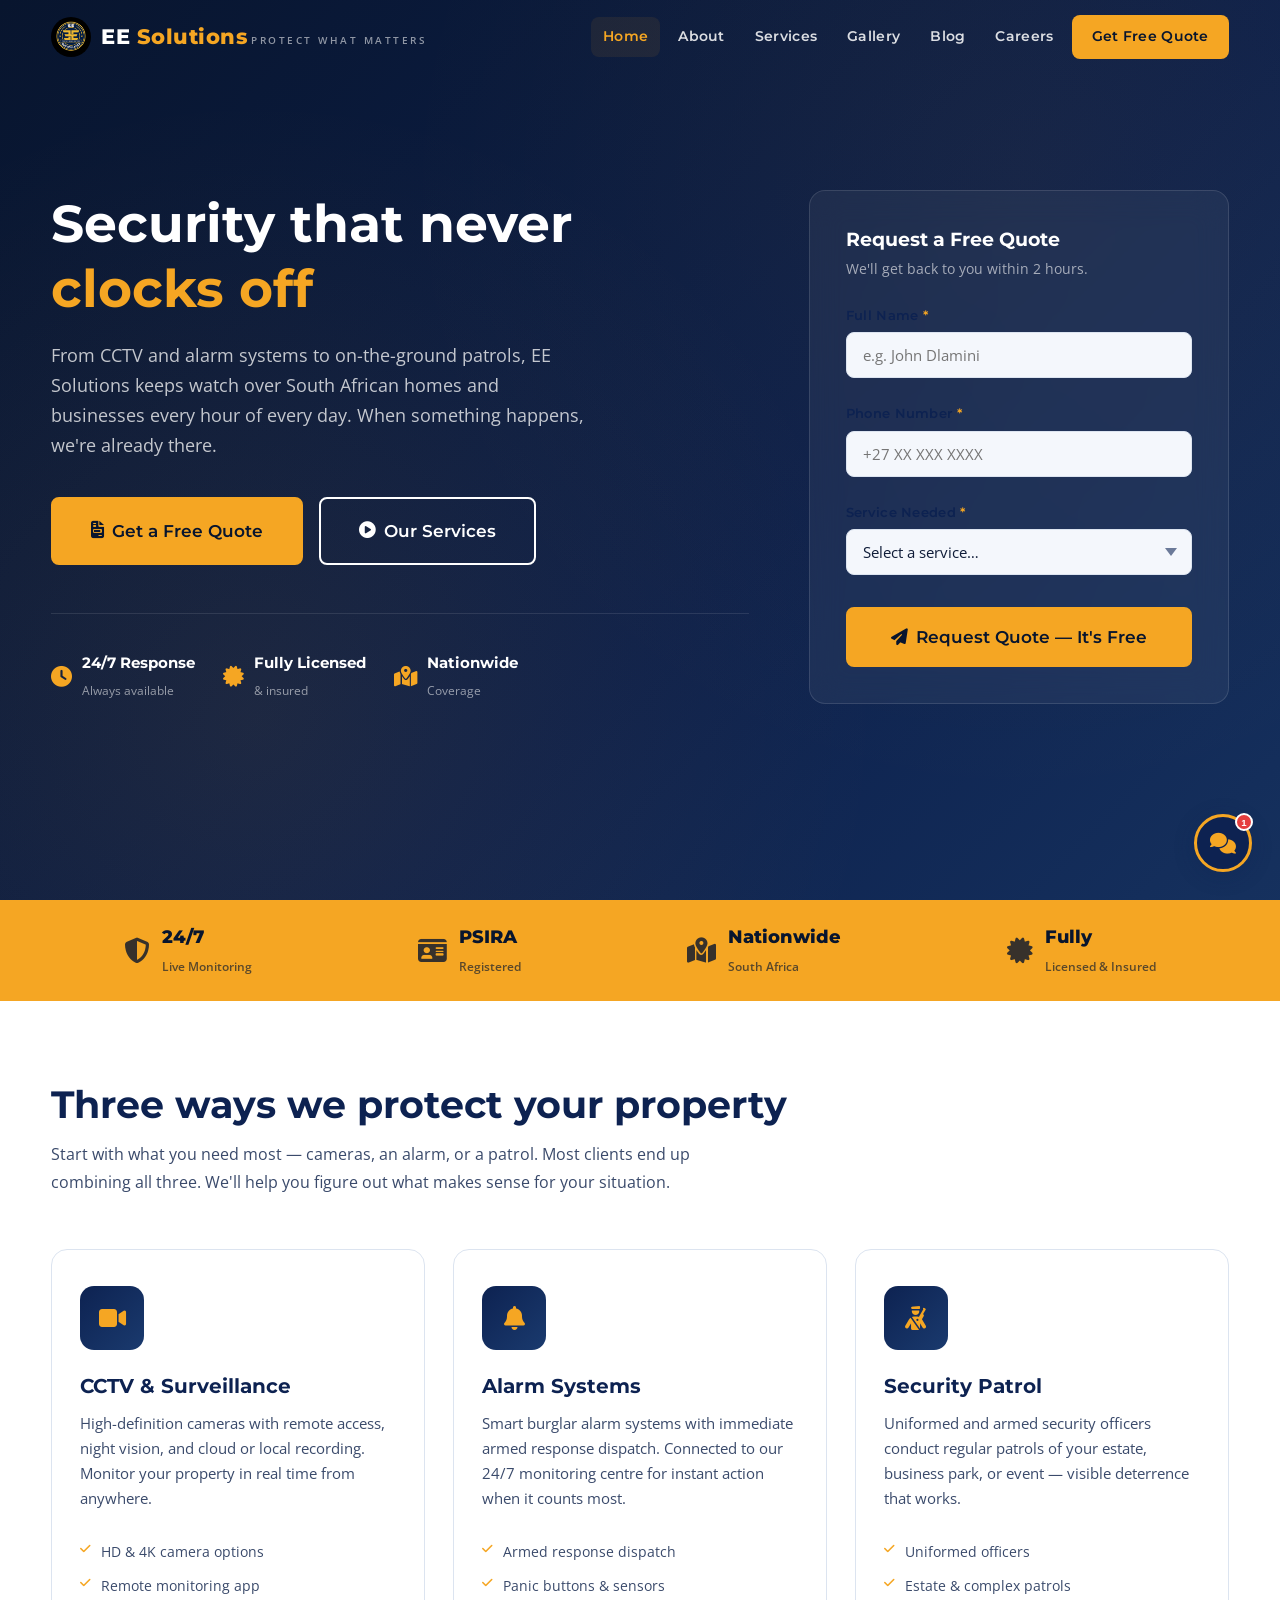
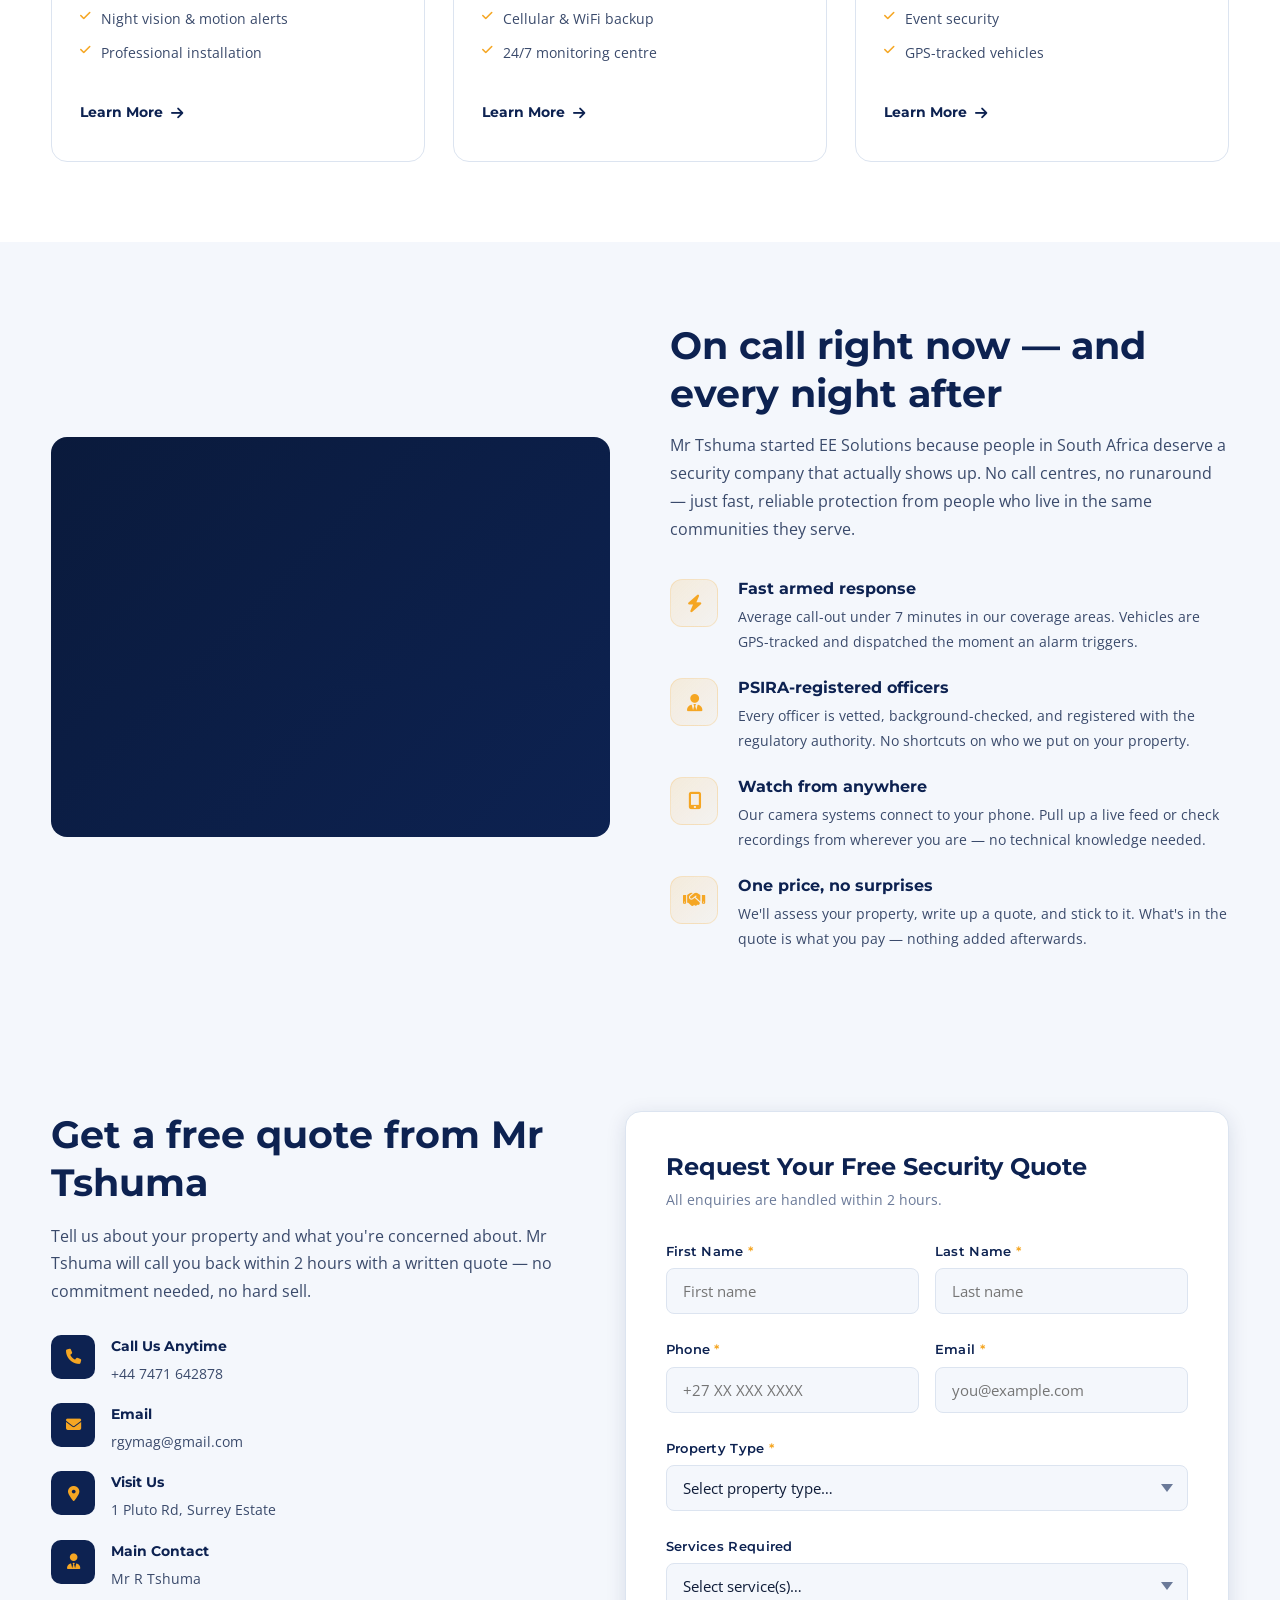
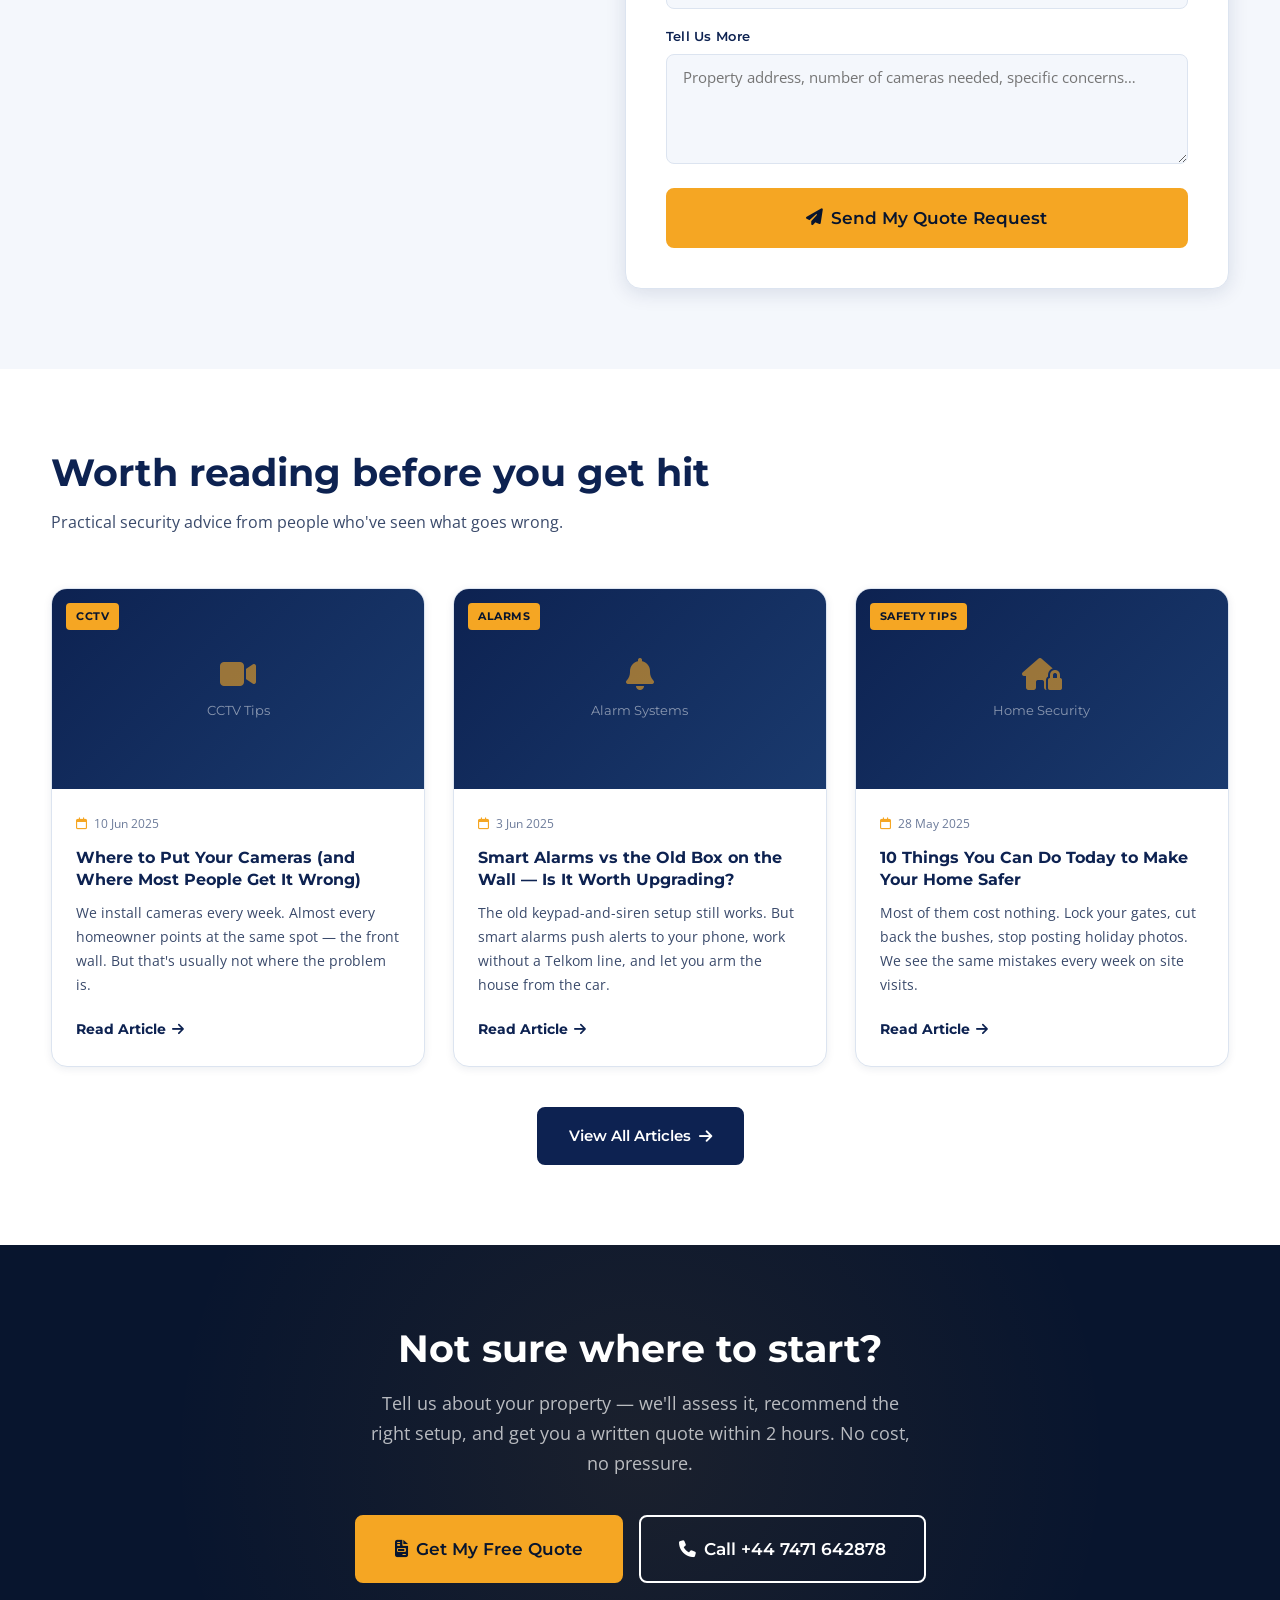
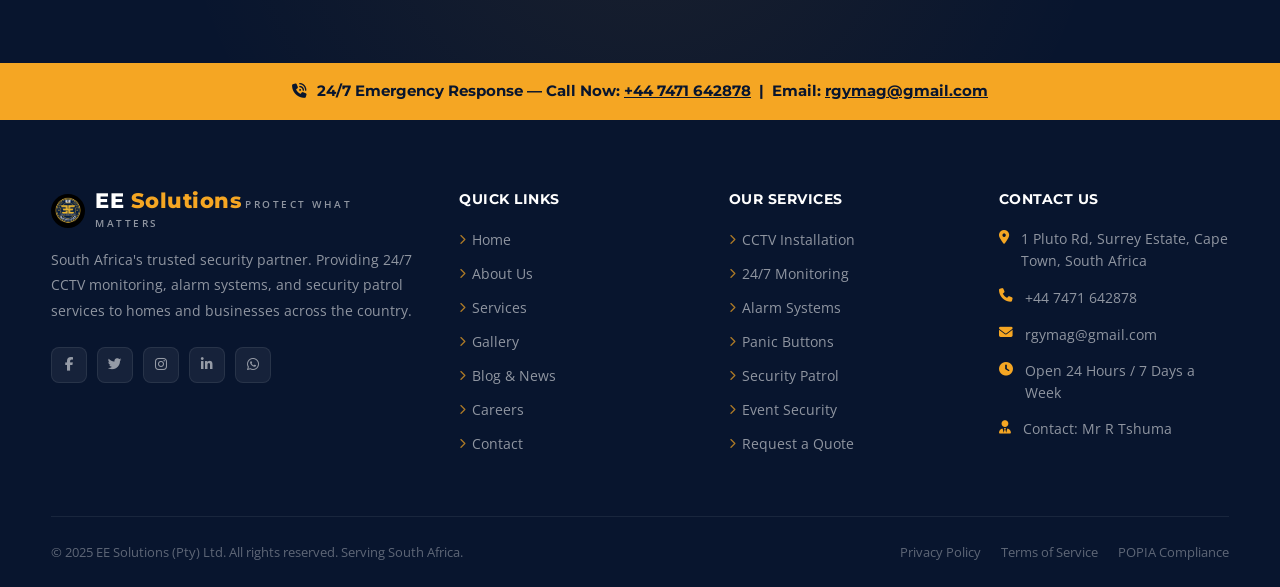
==== commit 88d84737: "Rewrite blog articles in conversational first-person voice Articles now read like they were written " ====
--- a/index.html
+++ b/index.html
@@ -388,8 +388,8 @@
           <div class="blog-meta">
             <span><i class="fa-regular fa-calendar"></i> 10 Jun 2025</span>
           </div>
-          <h4>5 Places You Must Install CCTV Cameras at Home</h4>
-          <p>Most break-ins happen at the same entry points. Here's where strategic camera placement can deter criminals before they strike.</p>
+          <h4>Where to Put Your Cameras (and Where Most People Get It Wrong)</h4>
+          <p>We install cameras every week. Almost every homeowner points at the same spot — the front wall. But that's usually not where the problem is.</p>
           <a href="blog.html#cctv-placement" class="blog-read-more">Read Article <i class="fa-solid fa-arrow-right"></i></a>
         </div>
       </article>
@@ -402,8 +402,8 @@
           <div class="blog-meta">
             <span><i class="fa-regular fa-calendar"></i> 3 Jun 2025</span>
           </div>
-          <h4>Why Smart Alarms Are Replacing Traditional Systems in SA</h4>
-          <p>Technology has transformed burglar alarms. Modern smart systems offer remote control, false-alarm filters, and instant notification to your phone.</p>
+          <h4>Smart Alarms vs the Old Box on the Wall — Is It Worth Upgrading?</h4>
+          <p>The old keypad-and-siren setup still works. But smart alarms push alerts to your phone, work without a Telkom line, and let you arm the house from the car.</p>
           <a href="blog.html#smart-alarms" class="blog-read-more">Read Article <i class="fa-solid fa-arrow-right"></i></a>
         </div>
       </article>
@@ -416,8 +416,8 @@
           <div class="blog-meta">
             <span><i class="fa-regular fa-calendar"></i> 28 May 2025</span>
           </div>
-          <h4>10 Simple Things That Make Your Home a Harder Target</h4>
-          <p>Criminals look for easy opportunities. These low-cost, high-impact measures can dramatically reduce your risk of becoming a victim.</p>
+          <h4>10 Things You Can Do Today to Make Your Home Safer</h4>
+          <p>Most of them cost nothing. Lock your gates, cut back the bushes, stop posting holiday photos. We see the same mistakes every week on site visits.</p>
           <a href="blog.html#harder-target" class="blog-read-more">Read Article <i class="fa-solid fa-arrow-right"></i></a>
         </div>
       </article>
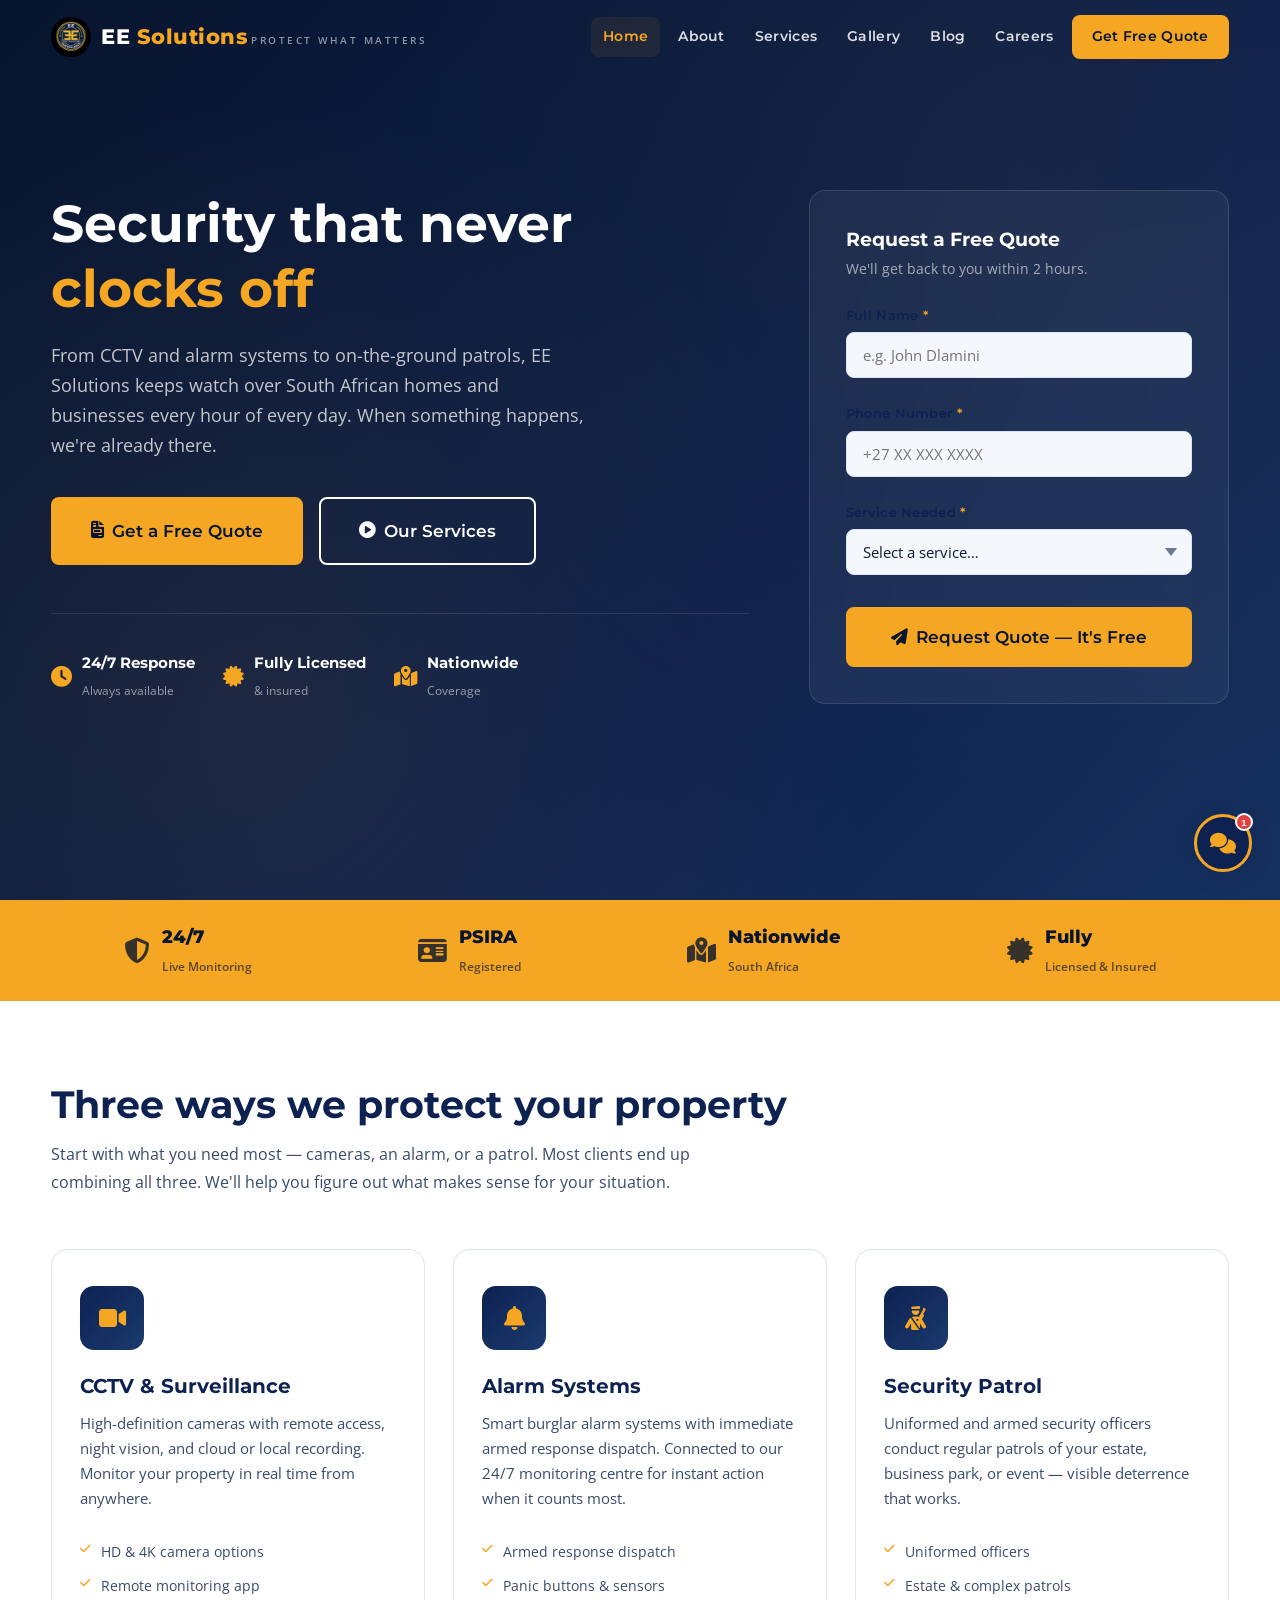
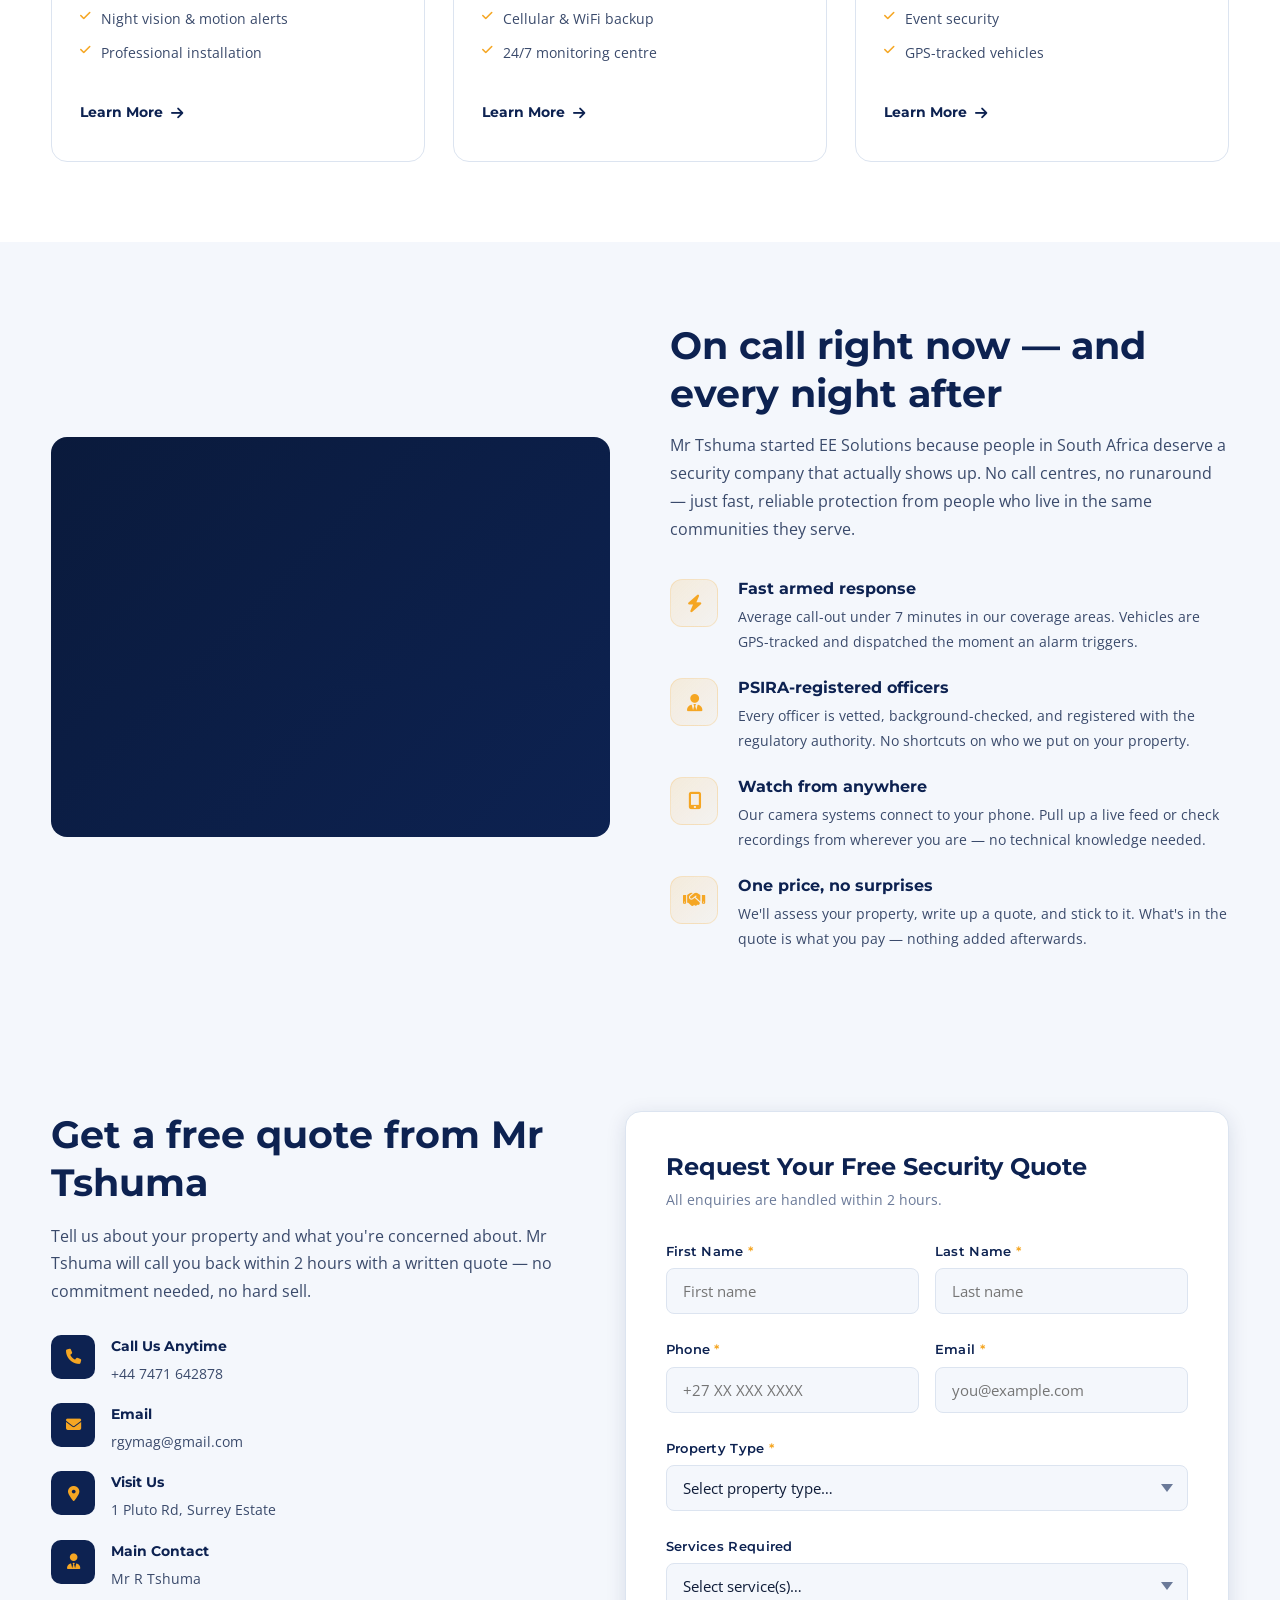
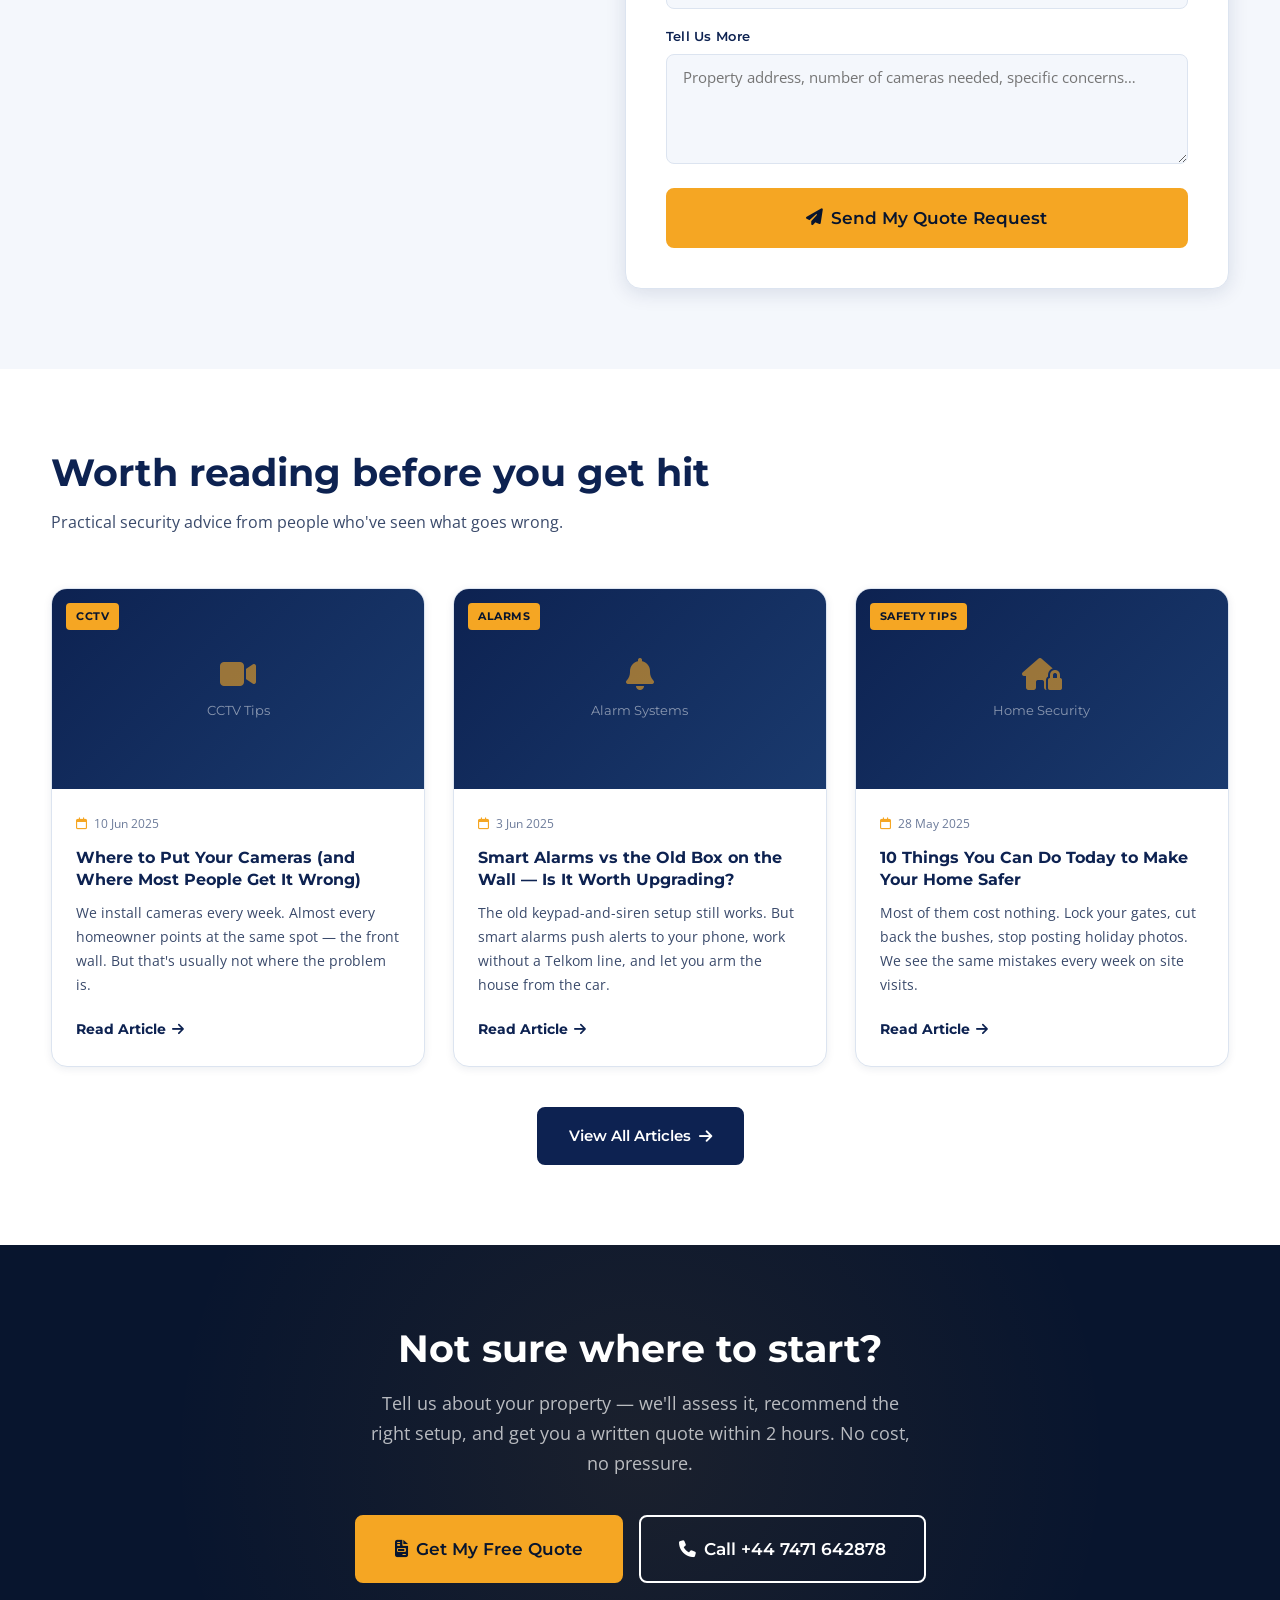
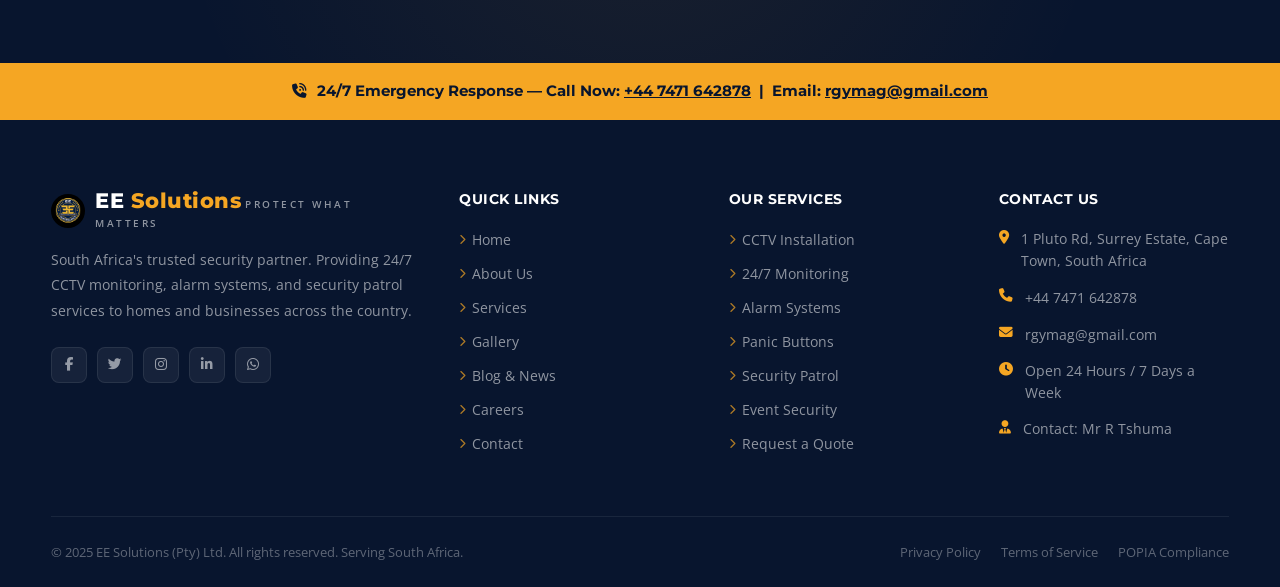
==== commit 919b6270: "Add favicon, optimize logo from 990KB to 35KB Original 1254x1254 logo resized to 200x200 (35KB) for " ====
--- a/index.html
+++ b/index.html
@@ -2,6 +2,8 @@
 <html lang="en">
 <head>
   <meta charset="UTF-8" />
+  <link rel="icon" type="image/x-icon" href="favicon.ico">
+  <link rel="apple-touch-icon" href="images/apple-touch-icon.png">
   <meta name="viewport" content="width=device-width, initial-scale=1.0" />
   <title>EE Solutions – 24/7 Security, CCTV & Alarm Systems | South Africa</title>
   <meta name="description" content="EE Solutions provides professional CCTV installation, alarm systems, and security patrol services across South Africa — 24 hours a day, 7 days a week. Get a free quote today." />
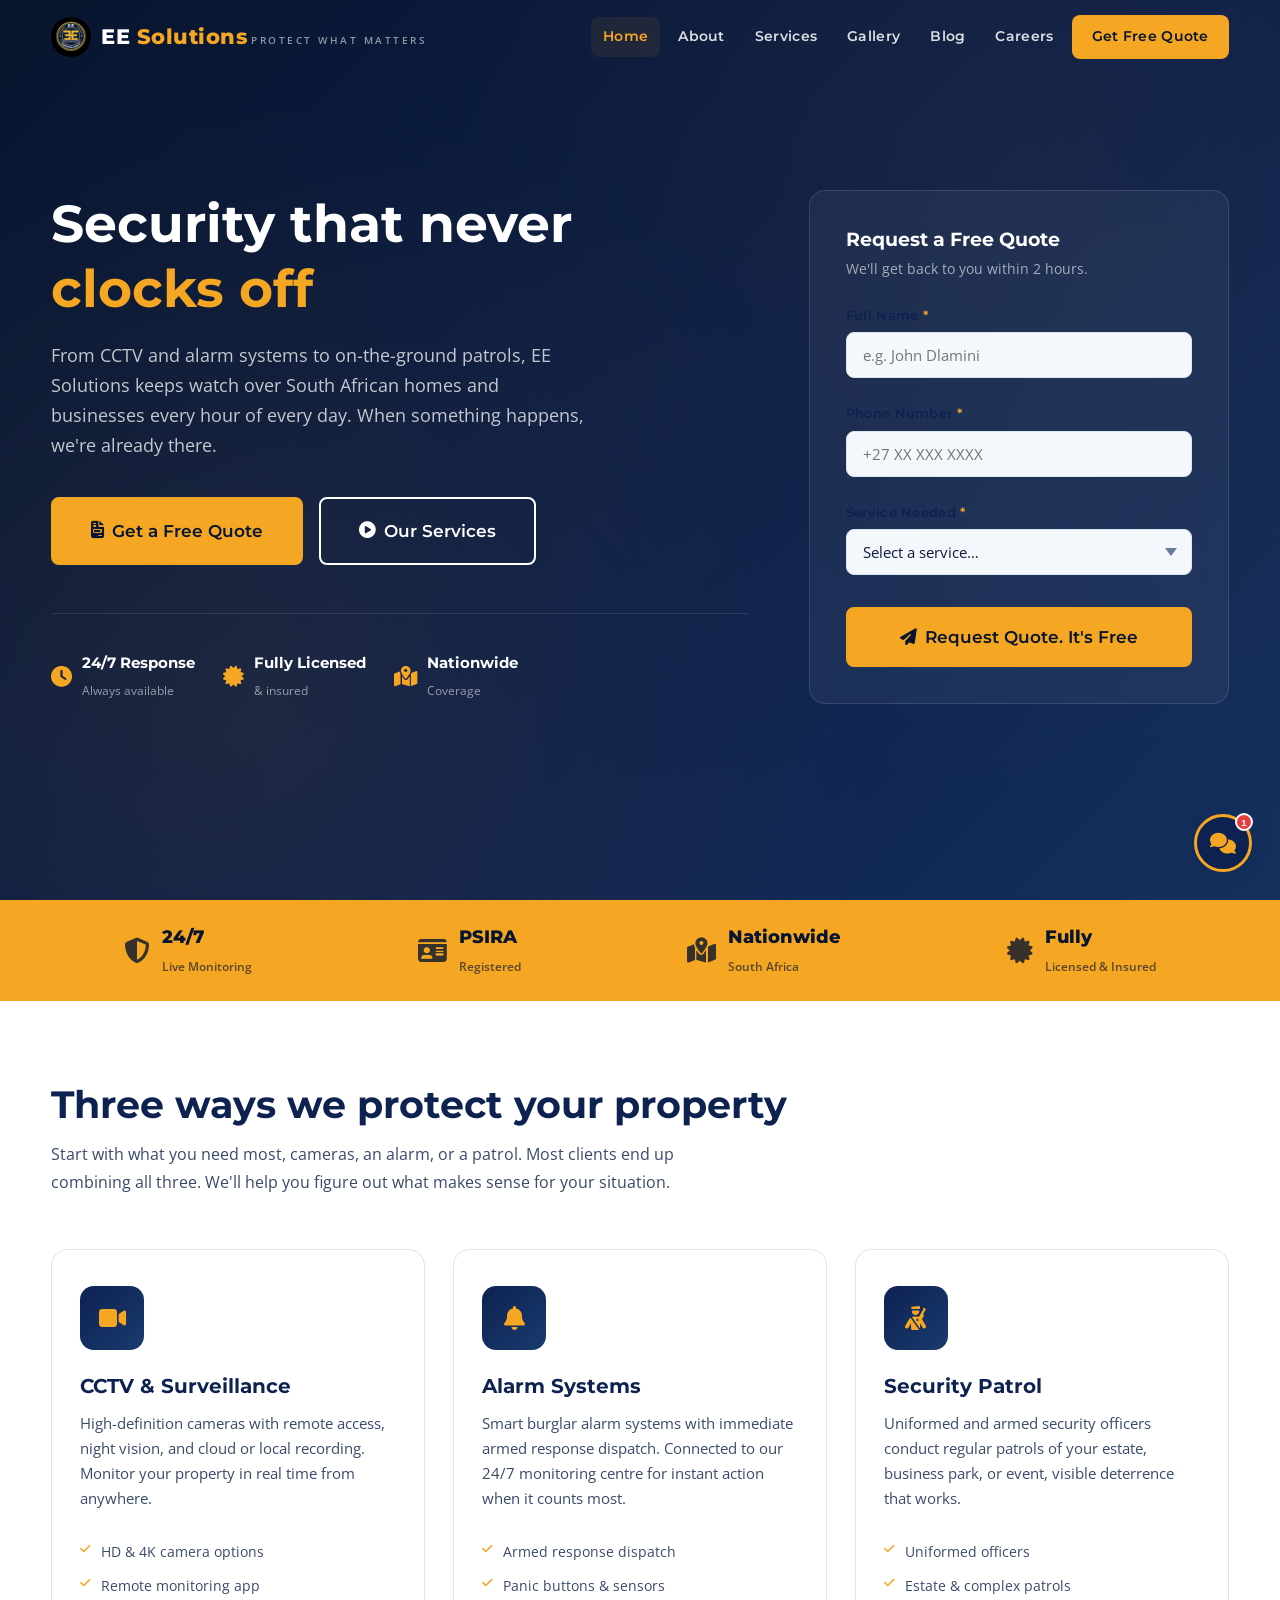
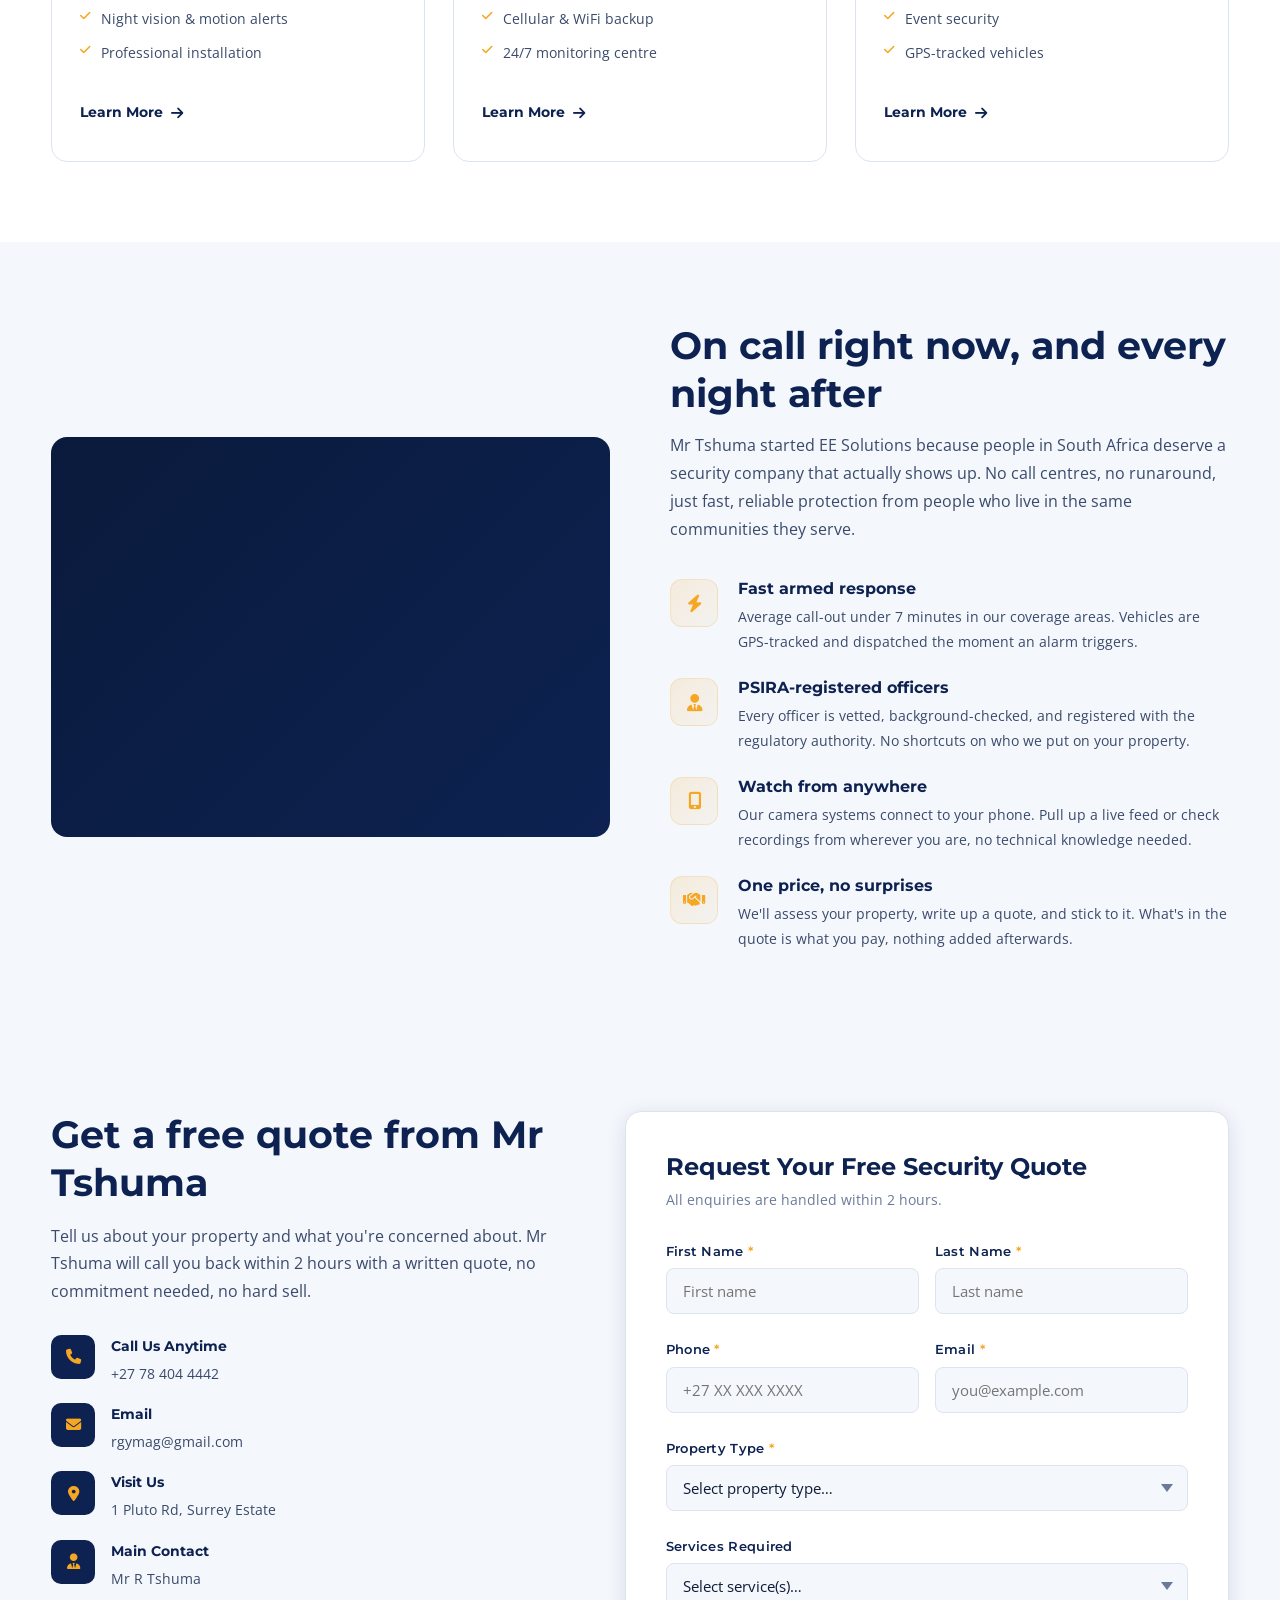
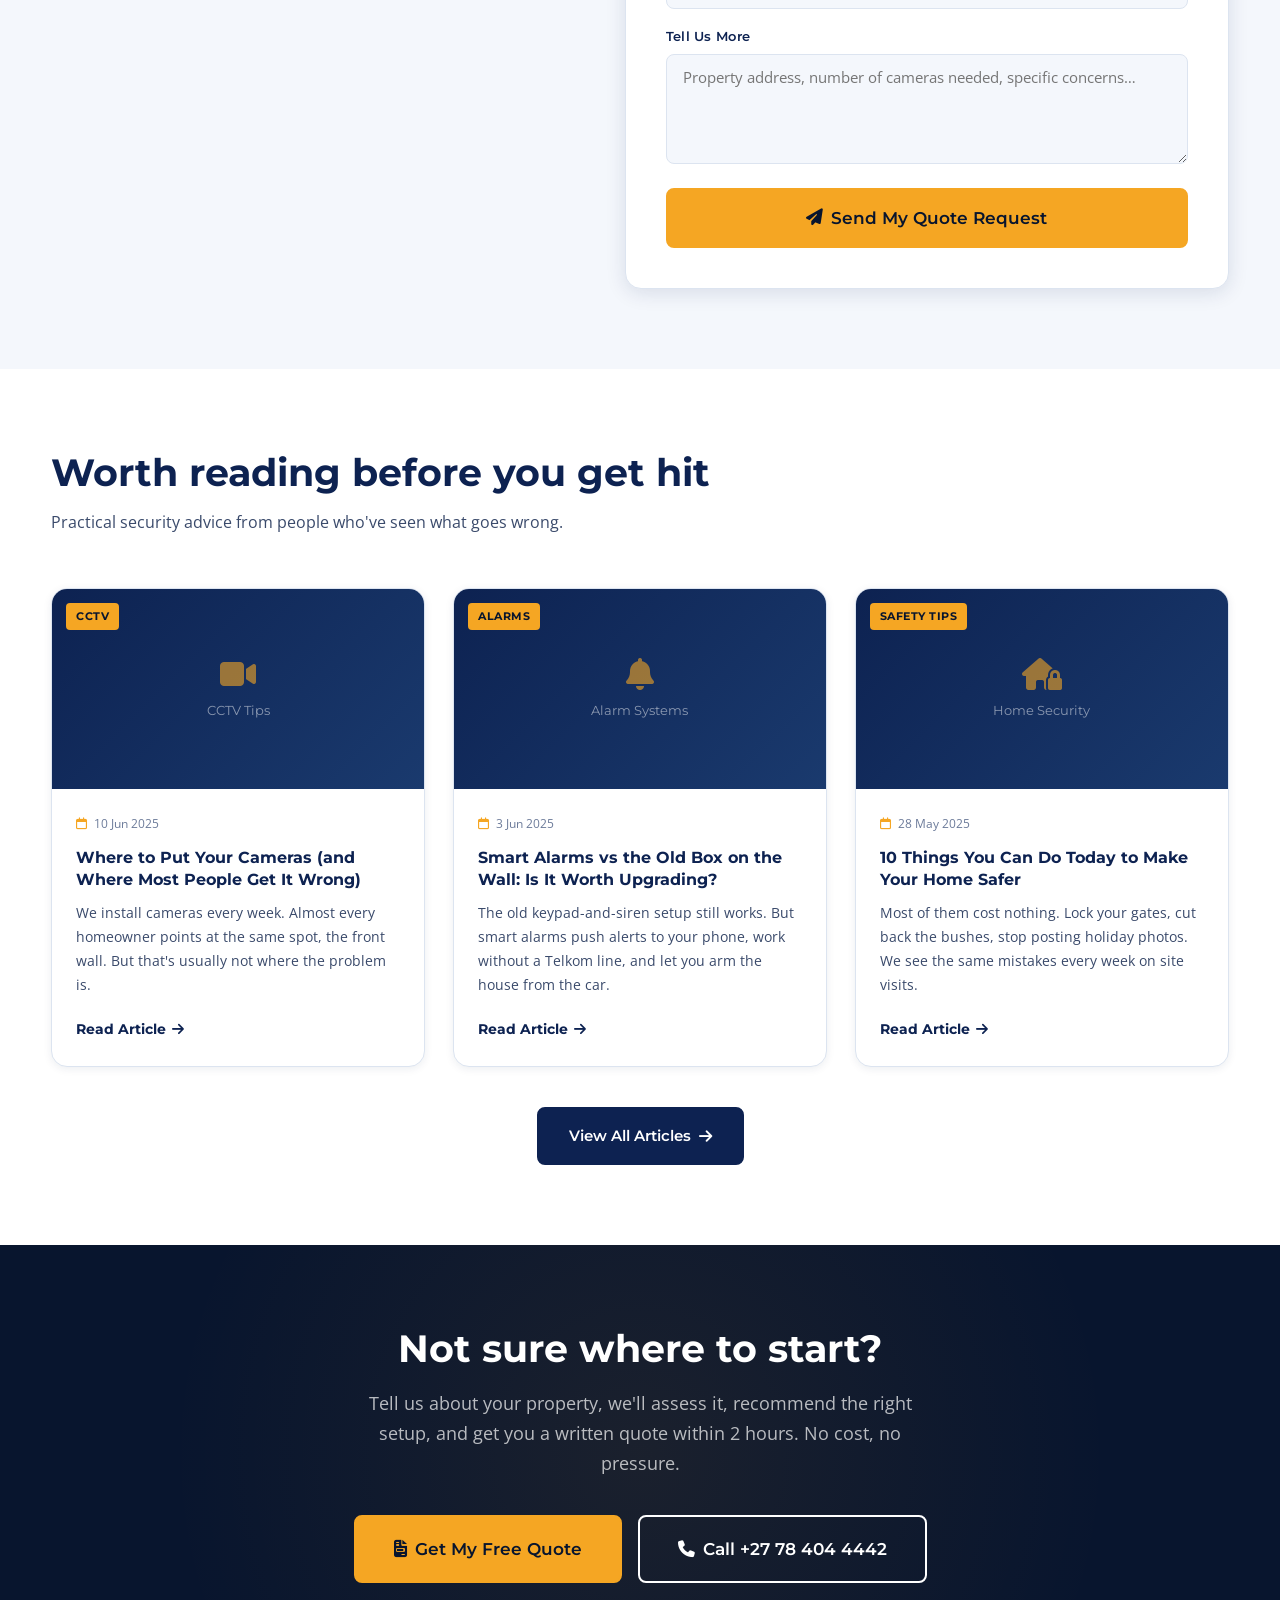
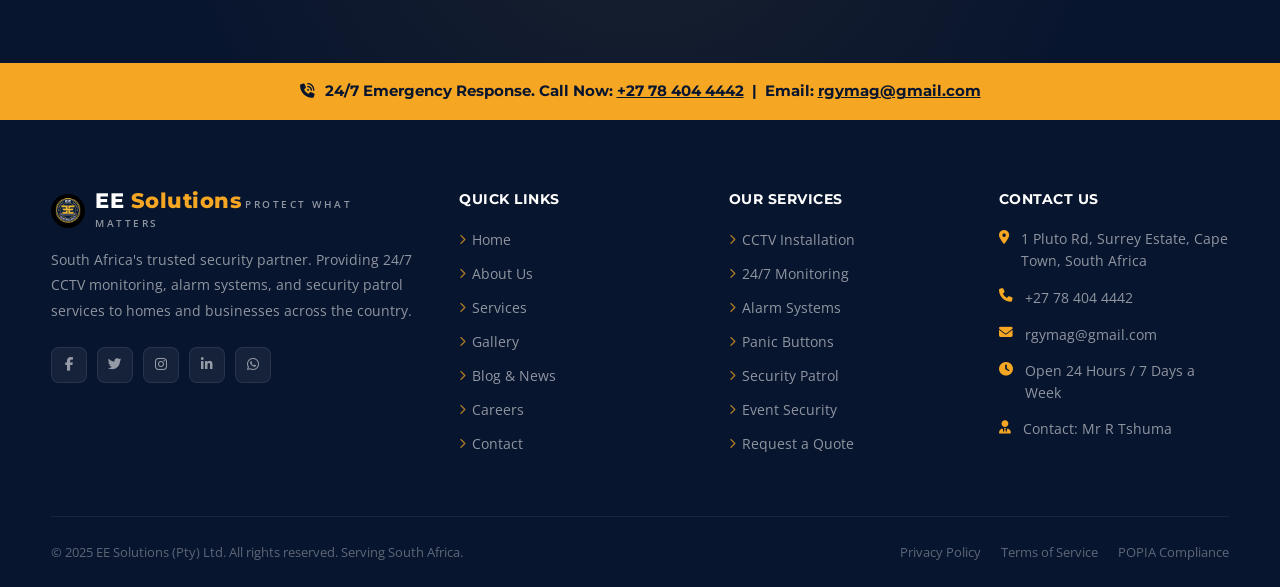
==== commit e8415ceb: "Update phone number to +27 78 404 4442 and remove em dashes Co-Authored-By: Claude Opus 4.8 <noreply" ====
--- a/index.html
+++ b/index.html
@@ -6,7 +6,7 @@
   <link rel="apple-touch-icon" href="images/apple-touch-icon.png">
   <meta name="viewport" content="width=device-width, initial-scale=1.0" />
   <title>EE Solutions – 24/7 Security, CCTV & Alarm Systems | South Africa</title>
-  <meta name="description" content="EE Solutions provides professional CCTV installation, alarm systems, and security patrol services across South Africa — 24 hours a day, 7 days a week. Get a free quote today." />
+  <meta name="description" content="EE Solutions provides professional CCTV installation, alarm systems, and security patrol services across South Africa, 24 hours a day, 7 days a week. Get a free quote today." />
   <meta name="keywords" content="security company South Africa, CCTV installation Cape Town, alarm systems, security patrol, EE Solutions, surveillance" />
   <link rel="preconnect" href="https://fonts.googleapis.com" />
   <link rel="preconnect" href="https://fonts.gstatic.com" crossorigin />
@@ -119,7 +119,7 @@
           <span class="form-error-msg"></span>
         </div>
         <button type="submit" class="btn btn-primary btn-lg form-submit">
-          <i class="fa-solid fa-paper-plane"></i> Request Quote — It's Free
+          <i class="fa-solid fa-paper-plane"></i> Request Quote. It's Free
         </button>
       </form>
       <div class="form-success">
@@ -172,7 +172,7 @@
   <div class="container">
     <div class="section-intro fade-in">
       <h2>Three ways we protect your property</h2>
-      <p>Start with what you need most — cameras, an alarm, or a patrol. Most clients end up combining all three. We'll help you figure out what makes sense for your situation.</p>
+      <p>Start with what you need most, cameras, an alarm, or a patrol. Most clients end up combining all three. We'll help you figure out what makes sense for your situation.</p>
     </div>
     <div class="services-grid">
       <div class="service-card fade-in delay-1">
@@ -204,7 +204,7 @@
       <div class="service-card fade-in delay-3">
         <div class="service-icon"><i class="fa-solid fa-person-military-rifle"></i></div>
         <h3>Security Patrol</h3>
-        <p>Uniformed and armed security officers conduct regular patrols of your estate, business park, or event — visible deterrence that works.</p>
+        <p>Uniformed and armed security officers conduct regular patrols of your estate, business park, or event, visible deterrence that works.</p>
         <ul class="service-features">
           <li><i class="fa-solid fa-check"></i> Uniformed officers</li>
           <li><i class="fa-solid fa-check"></i> Estate &amp; complex patrols</li>
@@ -225,8 +225,8 @@
         <div class="why-image"></div>
       </div>
       <div class="fade-in delay-2">
-        <h2>On call right now — and every night after</h2>
-        <p style="margin-top: 14px; margin-bottom: 32px; font-size: 1.02rem;">Mr Tshuma started EE Solutions because people in South Africa deserve a security company that actually shows up. No call centres, no runaround — just fast, reliable protection from people who live in the same communities they serve.</p>
+        <h2>On call right now, and every night after</h2>
+        <p style="margin-top: 14px; margin-bottom: 32px; font-size: 1.02rem;">Mr Tshuma started EE Solutions because people in South Africa deserve a security company that actually shows up. No call centres, no runaround, just fast, reliable protection from people who live in the same communities they serve.</p>
         <div class="why-list">
           <div class="why-item">
             <div class="why-item-icon"><i class="fa-solid fa-bolt"></i></div>
@@ -246,14 +246,14 @@
             <div class="why-item-icon"><i class="fa-solid fa-mobile-screen-button"></i></div>
             <div>
               <h4>Watch from anywhere</h4>
-              <p>Our camera systems connect to your phone. Pull up a live feed or check recordings from wherever you are — no technical knowledge needed.</p>
+              <p>Our camera systems connect to your phone. Pull up a live feed or check recordings from wherever you are, no technical knowledge needed.</p>
             </div>
           </div>
           <div class="why-item">
             <div class="why-item-icon"><i class="fa-solid fa-handshake"></i></div>
             <div>
               <h4>One price, no surprises</h4>
-              <p>We'll assess your property, write up a quote, and stick to it. What's in the quote is what you pay — nothing added afterwards.</p>
+              <p>We'll assess your property, write up a quote, and stick to it. What's in the quote is what you pay, nothing added afterwards.</p>
             </div>
           </div>
         </div>
@@ -268,13 +268,13 @@
     <div class="quote-inner">
       <div class="quote-info fade-in">
         <h2>Get a free quote from Mr Tshuma</h2>
-        <p style="margin-top: 12px;">Tell us about your property and what you're concerned about. Mr Tshuma will call you back within 2 hours with a written quote — no commitment needed, no hard sell.</p>
+        <p style="margin-top: 12px;">Tell us about your property and what you're concerned about. Mr Tshuma will call you back within 2 hours with a written quote, no commitment needed, no hard sell.</p>
         <div class="contact-list">
           <div class="contact-item">
             <div class="contact-icon"><i class="fa-solid fa-phone"></i></div>
             <div class="contact-detail">
               <strong>Call Us Anytime</strong>
-              <a href="tel:+447471642878">+44 7471 642878</a>
+              <a href="tel:+27784044442">+27 78 404 4442</a>
             </div>
           </div>
           <div class="contact-item">
@@ -391,7 +391,7 @@
             <span><i class="fa-regular fa-calendar"></i> 10 Jun 2025</span>
           </div>
           <h4>Where to Put Your Cameras (and Where Most People Get It Wrong)</h4>
-          <p>We install cameras every week. Almost every homeowner points at the same spot — the front wall. But that's usually not where the problem is.</p>
+          <p>We install cameras every week. Almost every homeowner points at the same spot, the front wall. But that's usually not where the problem is.</p>
           <a href="blog.html#cctv-placement" class="blog-read-more">Read Article <i class="fa-solid fa-arrow-right"></i></a>
         </div>
       </article>
@@ -404,7 +404,7 @@
           <div class="blog-meta">
             <span><i class="fa-regular fa-calendar"></i> 3 Jun 2025</span>
           </div>
-          <h4>Smart Alarms vs the Old Box on the Wall — Is It Worth Upgrading?</h4>
+          <h4>Smart Alarms vs the Old Box on the Wall: Is It Worth Upgrading?</h4>
           <p>The old keypad-and-siren setup still works. But smart alarms push alerts to your phone, work without a Telkom line, and let you arm the house from the car.</p>
           <a href="blog.html#smart-alarms" class="blog-read-more">Read Article <i class="fa-solid fa-arrow-right"></i></a>
         </div>
@@ -435,13 +435,13 @@
   <div class="container">
     <div class="cta-banner-content fade-in">
       <h2 style="color:var(--white);">Not sure where to start?</h2>
-      <p>Tell us about your property — we'll assess it, recommend the right setup, and get you a written quote within 2 hours. No cost, no pressure.</p>
+      <p>Tell us about your property, we'll assess it, recommend the right setup, and get you a written quote within 2 hours. No cost, no pressure.</p>
       <div class="cta-banner-actions">
         <a href="contact.html" class="btn btn-primary btn-lg">
           <i class="fa-solid fa-file-invoice"></i> Get My Free Quote
         </a>
-        <a href="tel:+447471642878" class="btn btn-outline btn-lg">
-          <i class="fa-solid fa-phone"></i> Call +44 7471 642878
+        <a href="tel:+27784044442" class="btn btn-outline btn-lg">
+          <i class="fa-solid fa-phone"></i> Call +27 78 404 4442
         </a>
       </div>
     </div>
@@ -450,7 +450,7 @@
 
 <!-- ===== EMERGENCY BANNER ===== -->
 <div class="emergency-banner">
-  <p><i class="fa-solid fa-phone-volume"></i> 24/7 Emergency Response — Call Now: <a href="tel:+447471642878">+44 7471 642878</a> &nbsp;|&nbsp; Email: <a href="mailto:rgymag@gmail.com">rgymag@gmail.com</a></p>
+  <p><i class="fa-solid fa-phone-volume"></i> 24/7 Emergency Response. Call Now: <a href="tel:+27784044442">+27 78 404 4442</a> &nbsp;|&nbsp; Email: <a href="mailto:rgymag@gmail.com">rgymag@gmail.com</a></p>
 </div>
 
 <!-- ===== FOOTER ===== -->
@@ -505,7 +505,7 @@
         </div>
         <div class="footer-contact-item">
           <i class="fa-solid fa-phone"></i>
-          <a href="tel:+447471642878">+44 7471 642878</a>
+          <a href="tel:+27784044442">+27 78 404 4442</a>
         </div>
         <div class="footer-contact-item">
           <i class="fa-solid fa-envelope"></i>
@@ -544,7 +544,7 @@
       <button class="chat-close" aria-label="Close chat"><i class="fa-solid fa-xmark"></i></button>
     </div>
     <div class="chat-messages">
-      <div class="chat-message">Hello! How can we help you today? Whether it's a quote, an emergency, or a general query — we're here 24/7.</div>
+      <div class="chat-message">Hello! How can we help you today? Whether it's a quote, an emergency, or a general query, we're here 24/7.</div>
     </div>
     <div class="chat-body">
       <div class="form-group">
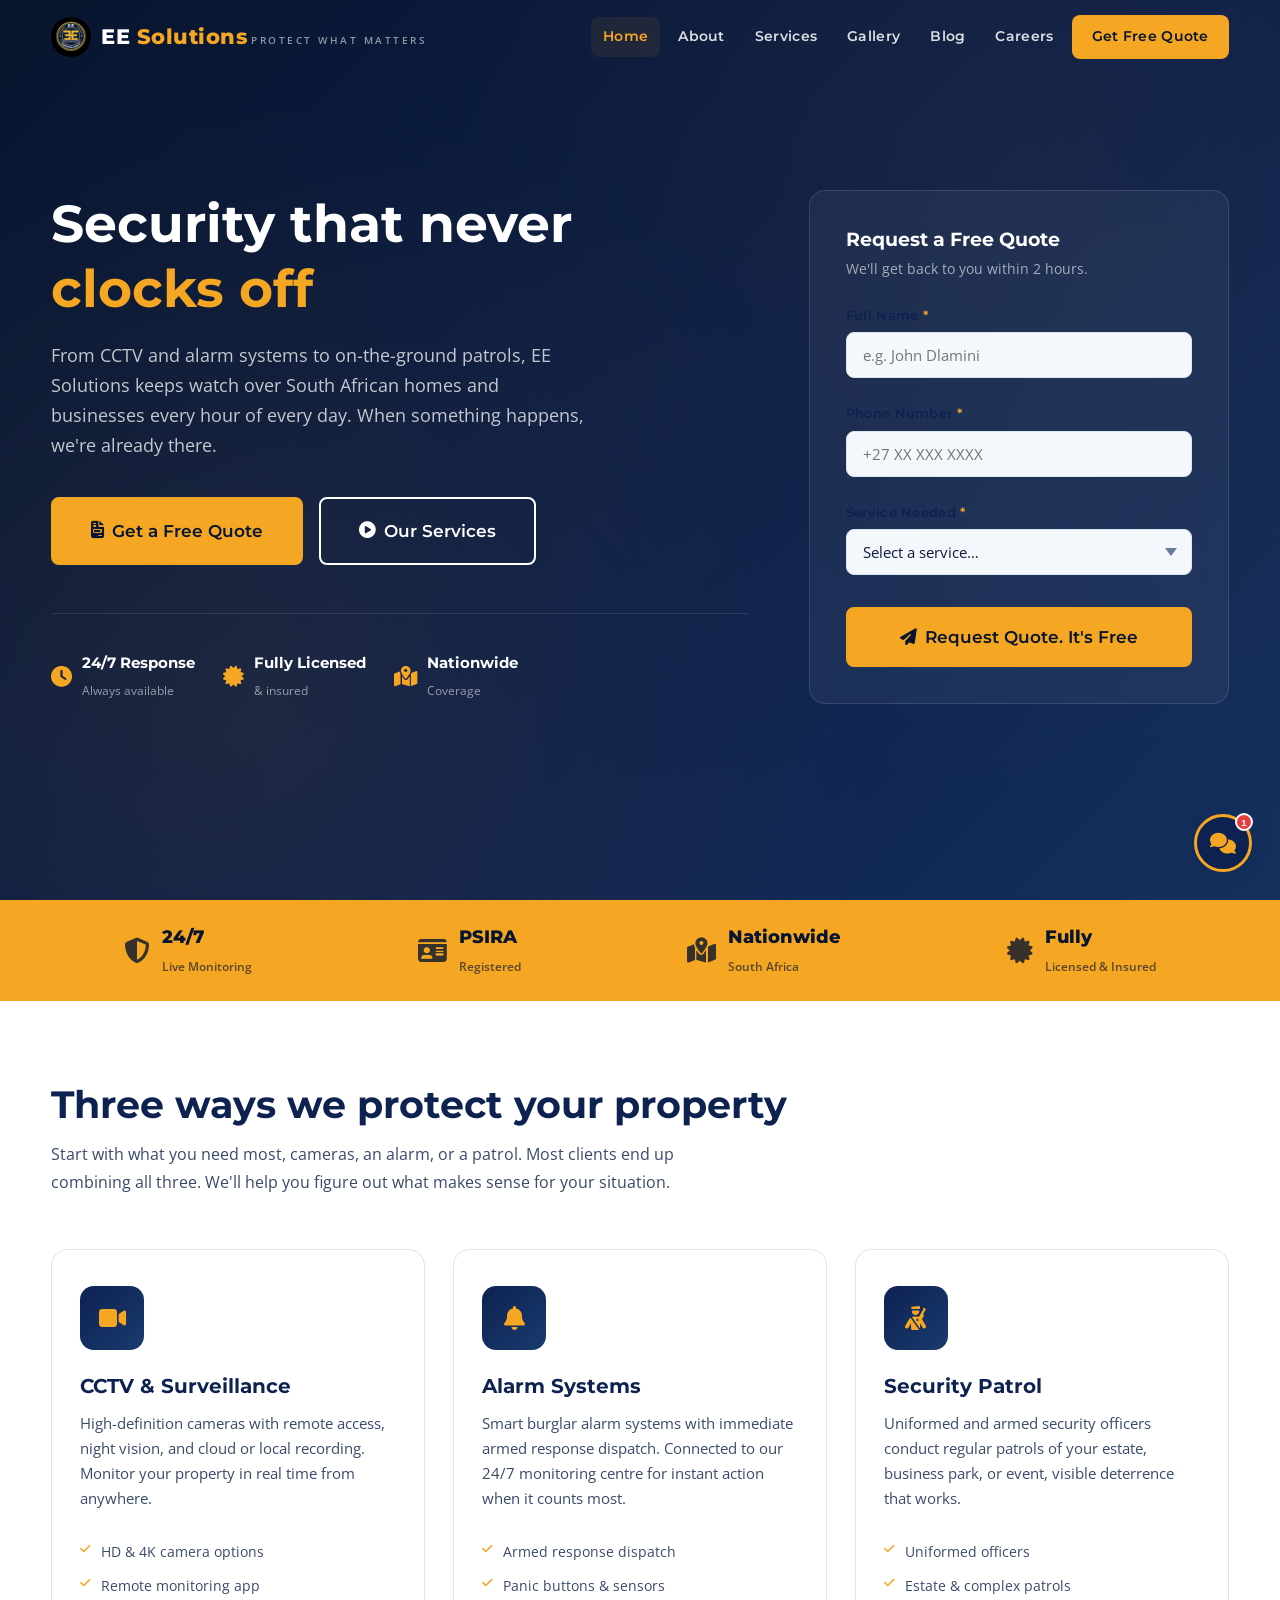
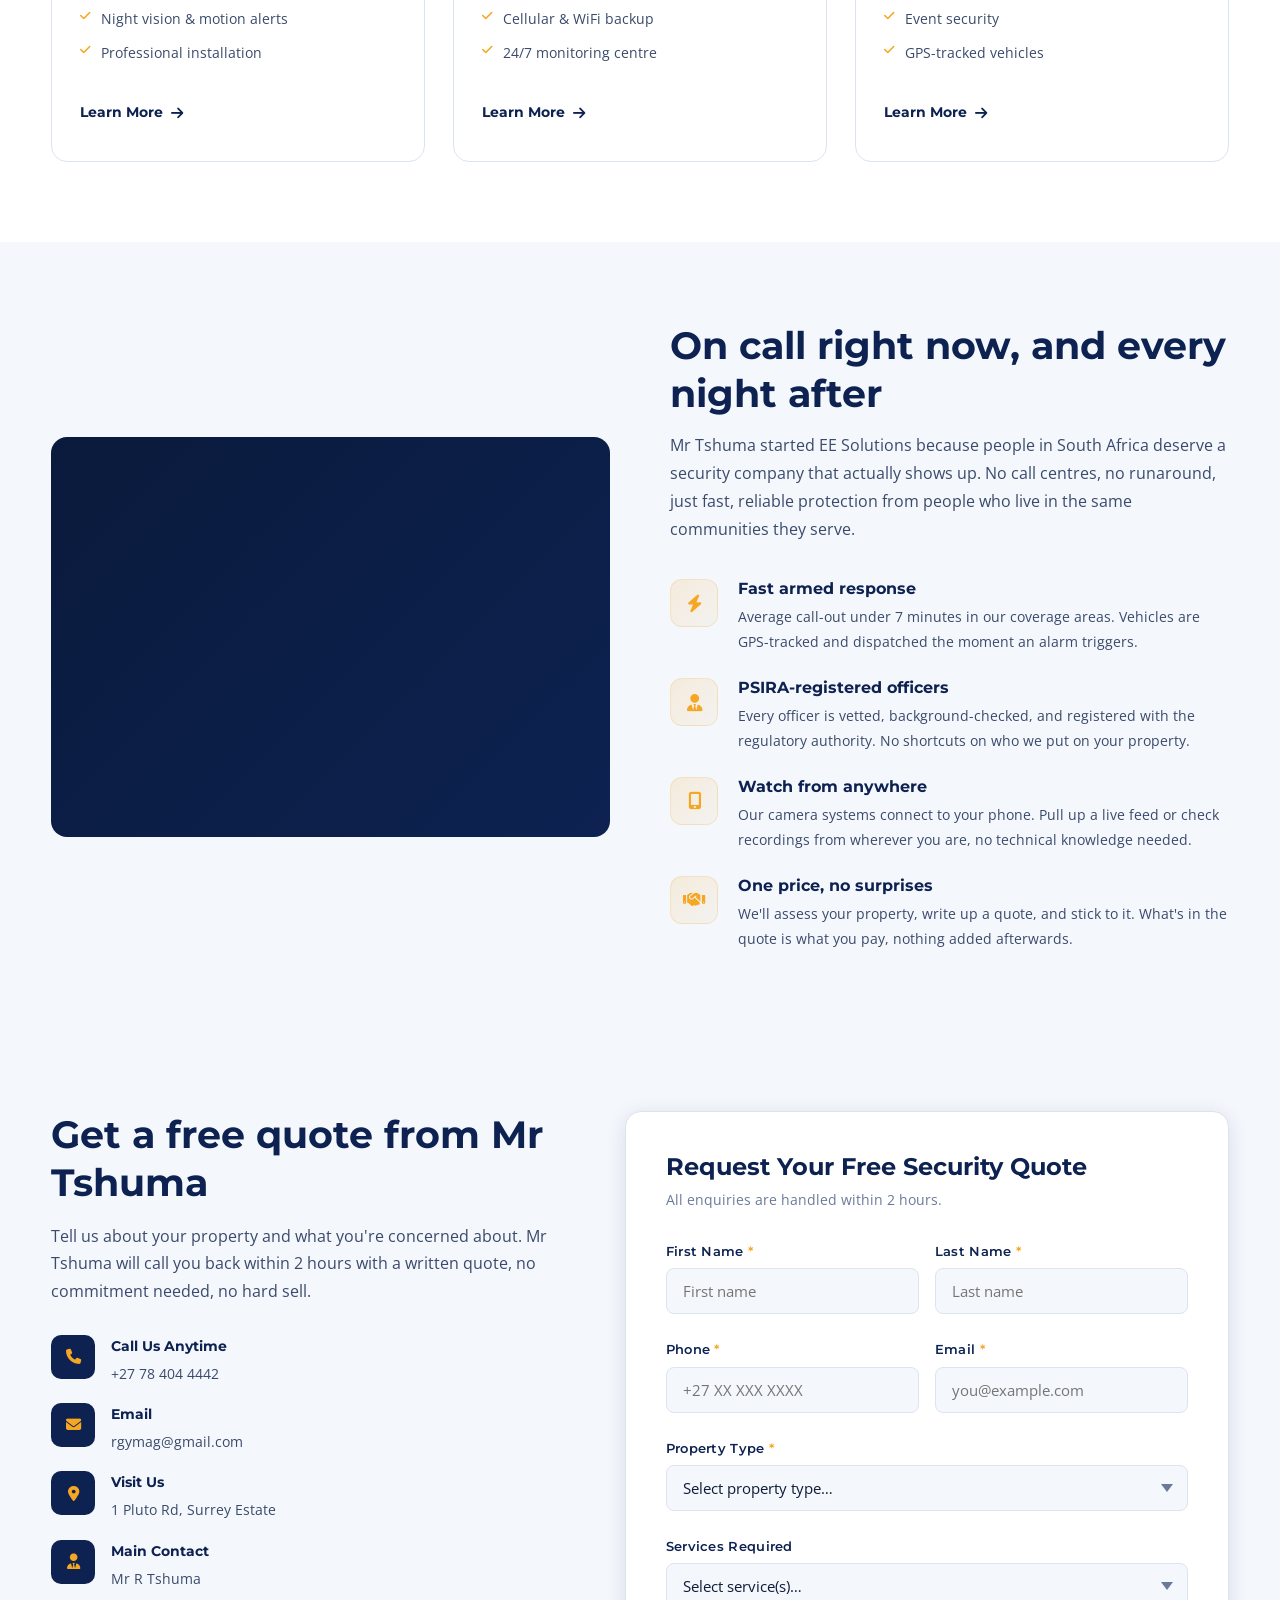
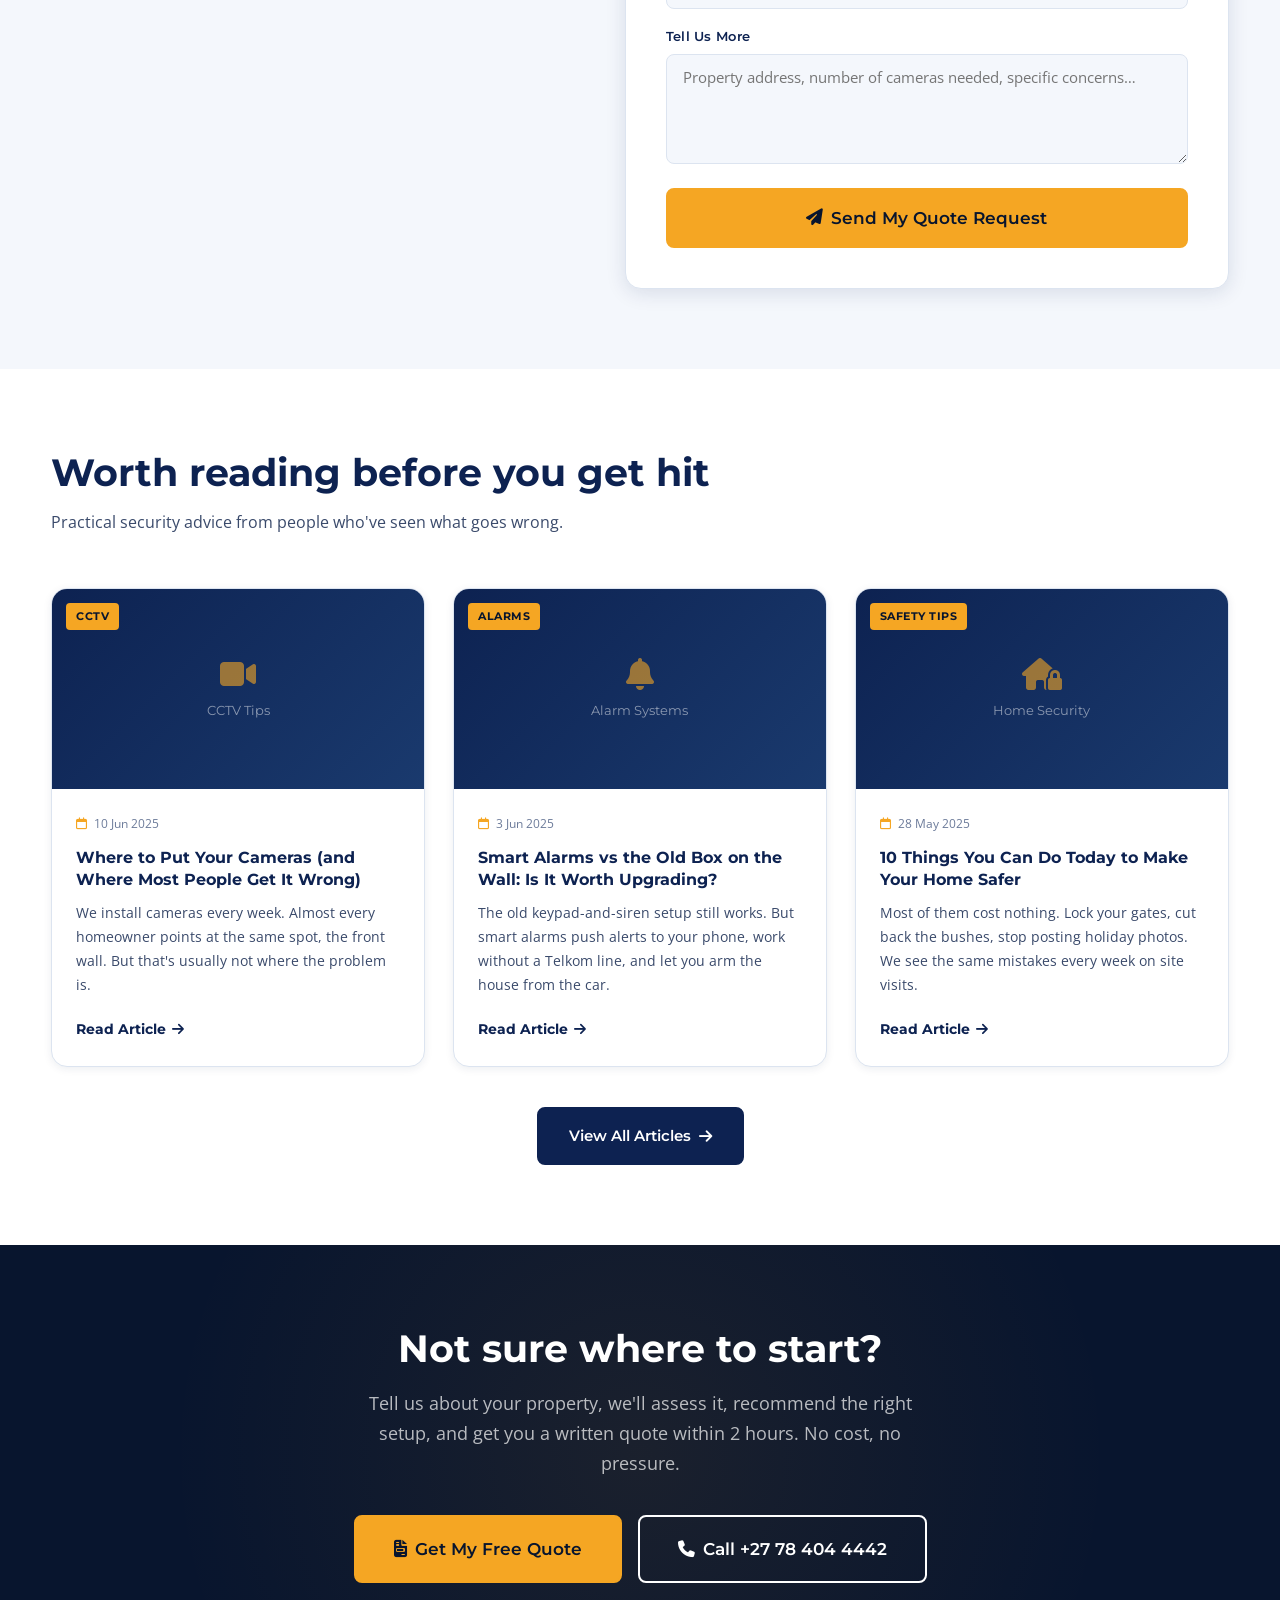
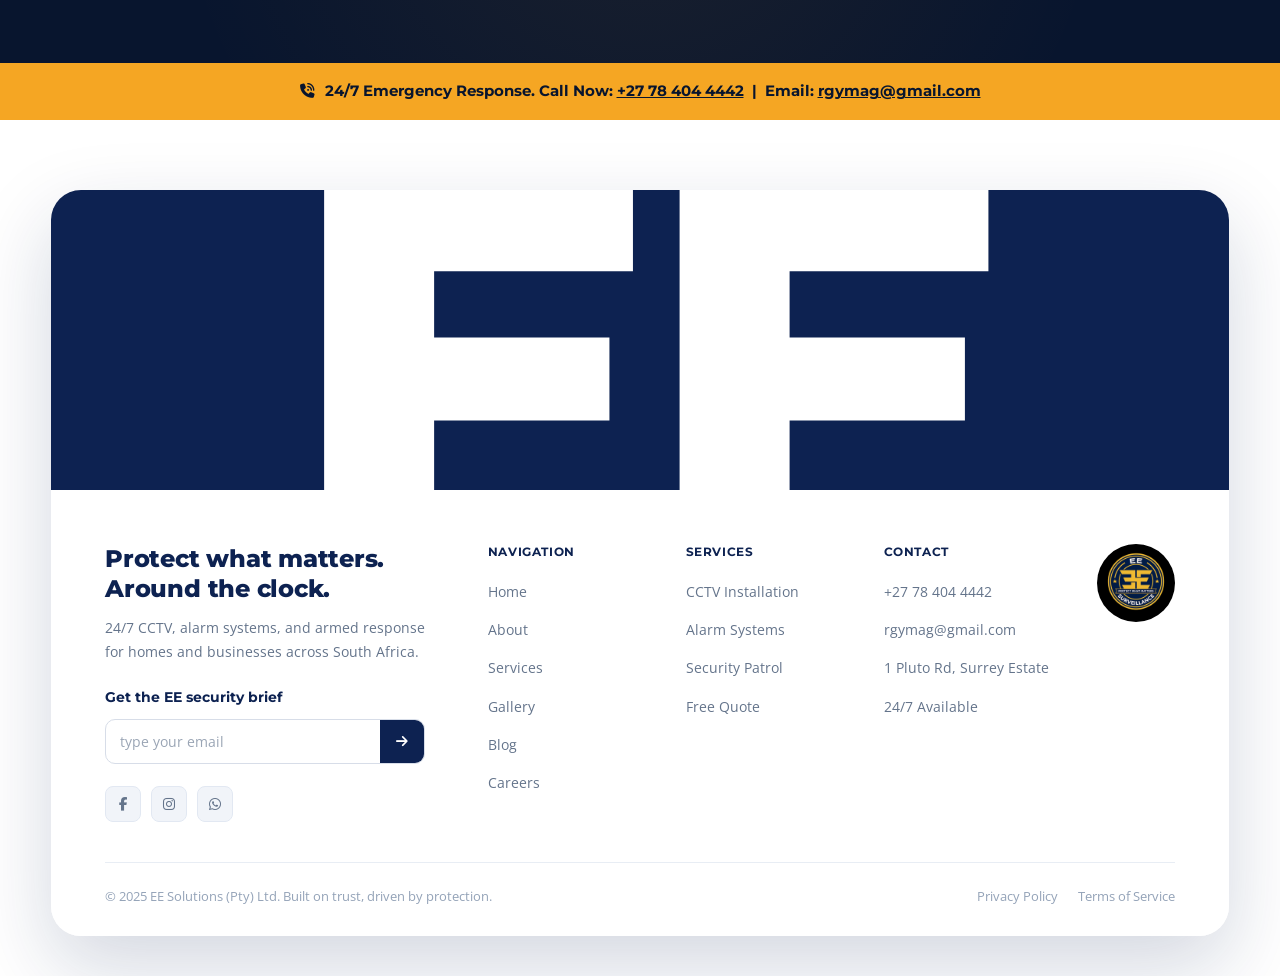
==== commit b6955335: "Redesign footer as negative-style with oversized EE wordmark Replace the dark multi-column footer wi" ====
--- a/index.html
+++ b/index.html
@@ -454,79 +454,65 @@
 </div>
 
 <!-- ===== FOOTER ===== -->
-<footer>
-  <div class="container">
-    <div class="footer-grid">
-      <div class="footer-brand">
-        <a href="index.html" class="logo">
-          <img src="images/logo.png" alt="EE Surveillance" width="34" height="34">
-          <div class="logo-text">
-            <span class="logo-name">EE <span>Solutions</span></span>
-            <span class="logo-tagline">Protect What Matters</span>
-          </div>
-        </a>
-        <p>South Africa's trusted security partner. Providing 24/7 CCTV monitoring, alarm systems, and security patrol services to homes and businesses across the country.</p>
-        <div class="social-links">
-          <a href="#" class="social-link" aria-label="Facebook"><i class="fa-brands fa-facebook-f"></i></a>
-          <a href="#" class="social-link" aria-label="Twitter"><i class="fa-brands fa-twitter"></i></a>
-          <a href="#" class="social-link" aria-label="Instagram"><i class="fa-brands fa-instagram"></i></a>
-          <a href="#" class="social-link" aria-label="LinkedIn"><i class="fa-brands fa-linkedin-in"></i></a>
-          <a href="#" class="social-link" aria-label="WhatsApp"><i class="fa-brands fa-whatsapp"></i></a>
-        </div>
-      </div>
-      <div class="footer-col">
-        <h5>Quick Links</h5>
-        <ul>
-          <li><a href="index.html"><i class="fa-solid fa-chevron-right"></i>Home</a></li>
-          <li><a href="about.html"><i class="fa-solid fa-chevron-right"></i>About Us</a></li>
-          <li><a href="services.html"><i class="fa-solid fa-chevron-right"></i>Services</a></li>
-          <li><a href="gallery.html"><i class="fa-solid fa-chevron-right"></i>Gallery</a></li>          <li><a href="blog.html"><i class="fa-solid fa-chevron-right"></i>Blog &amp; News</a></li>
-          <li><a href="careers.html"><i class="fa-solid fa-chevron-right"></i>Careers</a></li>
-          <li><a href="contact.html"><i class="fa-solid fa-chevron-right"></i>Contact</a></li>
-        </ul>
-      </div>
-      <div class="footer-col">
-        <h5>Our Services</h5>
-        <ul>
-          <li><a href="services.html#cctv"><i class="fa-solid fa-chevron-right"></i>CCTV Installation</a></li>
-          <li><a href="services.html#cctv"><i class="fa-solid fa-chevron-right"></i>24/7 Monitoring</a></li>
-          <li><a href="services.html#alarms"><i class="fa-solid fa-chevron-right"></i>Alarm Systems</a></li>
-          <li><a href="services.html#alarms"><i class="fa-solid fa-chevron-right"></i>Panic Buttons</a></li>
-          <li><a href="services.html#patrol"><i class="fa-solid fa-chevron-right"></i>Security Patrol</a></li>
-          <li><a href="services.html#patrol"><i class="fa-solid fa-chevron-right"></i>Event Security</a></li>
-          <li><a href="contact.html"><i class="fa-solid fa-chevron-right"></i>Request a Quote</a></li>
-        </ul>
-      </div>
-      <div class="footer-col">
-        <h5>Contact Us</h5>
-        <div class="footer-contact-item">
-          <i class="fa-solid fa-location-dot"></i>
-          <span>1 Pluto Rd, Surrey Estate, Cape Town, South Africa</span>
-        </div>
-        <div class="footer-contact-item">
-          <i class="fa-solid fa-phone"></i>
-          <a href="tel:+27784044442">+27 78 404 4442</a>
-        </div>
-        <div class="footer-contact-item">
-          <i class="fa-solid fa-envelope"></i>
-          <a href="mailto:rgymag@gmail.com">rgymag@gmail.com</a>
-        </div>
-        <div class="footer-contact-item">
-          <i class="fa-solid fa-clock"></i>
-          <span>Open 24 Hours / 7 Days a Week</span>
-        </div>
-        <div class="footer-contact-item">
-          <i class="fa-solid fa-user-tie"></i>
-          <span>Contact: Mr R Tshuma</span>
-        </div>
-      </div>
-    </div>
-    <div class="footer-bottom">
-      <p>&copy; 2025 EE Solutions (Pty) Ltd. All rights reserved. Serving South Africa.</p>
-      <div class="footer-bottom-links">
-        <a href="#">Privacy Policy</a>
-        <a href="#">Terms of Service</a>
-        <a href="#">POPIA Compliance</a>
+<footer class="footer-negative">
+  <div class="container">
+    <div class="footer-neg-card">
+      <div class="footer-neg-block">
+        <span class="footer-wordmark">EE</span>
+      </div>
+      <div class="footer-neg-panel">
+        <div class="footer-neg-grid">
+          <div class="footer-neg-intro">
+            <h3>Protect what matters.<br>Around the clock.</h3>
+            <p>24/7 CCTV, alarm systems, and armed response for homes and businesses across South Africa.</p>
+            <span class="footer-neg-news-label">Get the EE security brief</span>
+            <form class="footer-neg-form" onsubmit="return false;">
+              <input type="email" placeholder="type your email" aria-label="Email address" />
+              <button type="submit" aria-label="Subscribe"><i class="fa-solid fa-arrow-right"></i></button>
+            </form>
+            <div class="social-links">
+              <a href="#" class="social-link" aria-label="Facebook"><i class="fa-brands fa-facebook-f"></i></a>
+              <a href="#" class="social-link" aria-label="Instagram"><i class="fa-brands fa-instagram"></i></a>
+              <a href="#" class="social-link" aria-label="WhatsApp"><i class="fa-brands fa-whatsapp"></i></a>
+            </div>
+          </div>
+          <div class="footer-neg-col">
+            <h5>Navigation</h5>
+            <ul>
+              <li><a href="index.html">Home</a></li>
+              <li><a href="about.html">About</a></li>
+              <li><a href="services.html">Services</a></li>
+              <li><a href="gallery.html">Gallery</a></li>
+              <li><a href="blog.html">Blog</a></li>
+              <li><a href="careers.html">Careers</a></li>
+            </ul>
+          </div>
+          <div class="footer-neg-col">
+            <h5>Services</h5>
+            <ul>
+              <li><a href="services.html#cctv">CCTV Installation</a></li>
+              <li><a href="services.html#alarms">Alarm Systems</a></li>
+              <li><a href="services.html#patrol">Security Patrol</a></li>
+              <li><a href="contact.html">Free Quote</a></li>
+            </ul>
+          </div>
+          <div class="footer-neg-col">
+            <h5>Contact</h5>
+            <ul>
+              <li><a href="tel:+27784044442">+27 78 404 4442</a></li>
+              <li><a href="mailto:rgymag@gmail.com">rgymag@gmail.com</a></li>
+              <li><span>1 Pluto Rd, Surrey Estate</span></li>
+              <li><span>24/7 Available</span></li>
+            </ul>
+          </div>
+          <div class="footer-neg-badge">
+            <img src="images/logo.png" alt="EE Solutions" width="78" height="78" />
+          </div>
+        </div>
+        <div class="footer-neg-bottom">
+          <p>&copy; 2025 EE Solutions (Pty) Ltd. Built on trust, driven by protection.</p>
+          <div class="footer-bottom-links"><a href="#">Privacy Policy</a><a href="#">Terms of Service</a></div>
+        </div>
       </div>
     </div>
   </div>
--- a/css/style.css
+++ b/css/style.css
@@ -1681,6 +1681,205 @@
 
 .footer-bottom-links a:hover { color: var(--gold); }
 
+/* ============================================================
+   NEGATIVE FOOTER (oversized wordmark + white panel)
+   ============================================================ */
+.footer-negative {
+  background: transparent;
+  padding: 70px 0 40px;
+}
+
+.footer-neg-card {
+  border-radius: 30px;
+  overflow: hidden;
+  box-shadow: 0 30px 80px rgba(13, 34, 81, 0.18);
+  background: #fff;
+}
+
+.footer-neg-block {
+  position: relative;
+  height: clamp(180px, 24vw, 300px);
+  background: var(--navy);
+  overflow: hidden;
+}
+
+.footer-wordmark {
+  position: absolute;
+  left: 50%;
+  bottom: -0.3em;
+  transform: translateX(-50%);
+  font-family: var(--font-head);
+  font-weight: 800;
+  font-size: clamp(240px, 44vw, 600px);
+  line-height: 1;
+  letter-spacing: -0.04em;
+  color: #fff;
+  white-space: nowrap;
+  user-select: none;
+  pointer-events: none;
+}
+
+.footer-neg-panel {
+  background: #fff;
+  padding: 54px 54px 28px;
+}
+
+.footer-neg-grid {
+  display: grid;
+  grid-template-columns: 2.2fr 1fr 1fr 1.1fr auto;
+  gap: 44px;
+  align-items: start;
+}
+
+.footer-neg-intro h3 {
+  font-family: var(--font-head);
+  font-size: 1.5rem;
+  font-weight: 800;
+  line-height: 1.25;
+  color: var(--navy);
+  letter-spacing: -0.01em;
+}
+
+.footer-neg-intro > p {
+  font-size: 0.88rem;
+  line-height: 1.7;
+  color: #64748b;
+  margin: 12px 0 22px;
+}
+
+.footer-neg-news-label {
+  display: block;
+  font-family: var(--font-head);
+  font-size: 0.85rem;
+  font-weight: 700;
+  color: var(--navy);
+  margin-bottom: 10px;
+}
+
+.footer-neg-form {
+  display: flex;
+  align-items: center;
+  border: 1px solid #d7dde8;
+  border-radius: 10px;
+  overflow: hidden;
+  max-width: 320px;
+  margin-bottom: 22px;
+  transition: var(--transition);
+}
+
+.footer-neg-form:focus-within { border-color: var(--gold); }
+
+.footer-neg-form input {
+  flex: 1;
+  border: none;
+  outline: none;
+  padding: 12px 14px;
+  font-size: 0.85rem;
+  font-family: var(--font-body);
+  color: var(--navy);
+  background: transparent;
+}
+
+.footer-neg-form input::placeholder { color: #9aa5b5; }
+
+.footer-neg-form button {
+  border: none;
+  background: var(--navy);
+  color: #fff;
+  padding: 0 16px;
+  align-self: stretch;
+  cursor: pointer;
+  transition: var(--transition);
+}
+
+.footer-neg-form button:hover { background: var(--gold); color: var(--navy); }
+
+.footer-neg-intro .social-links .social-link {
+  background: #f1f4f9;
+  border-color: #e2e8f2;
+  color: #64748b;
+}
+
+.footer-neg-intro .social-links .social-link:hover {
+  background: var(--gold);
+  border-color: var(--gold);
+  color: var(--navy);
+}
+
+.footer-neg-col h5 {
+  color: var(--navy);
+  font-family: var(--font-head);
+  font-size: 0.78rem;
+  font-weight: 700;
+  letter-spacing: 0.6px;
+  text-transform: uppercase;
+  margin-bottom: 18px;
+}
+
+.footer-neg-col ul li { margin-bottom: 11px; }
+
+.footer-neg-col ul li a,
+.footer-neg-col ul li span {
+  color: #64748b;
+  font-size: 0.86rem;
+  transition: var(--transition);
+}
+
+.footer-neg-col ul li a:hover { color: var(--gold); }
+
+.footer-neg-badge {
+  display: flex;
+  align-items: flex-start;
+  justify-content: center;
+}
+
+.footer-neg-badge img {
+  width: 78px;
+  height: 78px;
+  border-radius: 50%;
+  object-fit: cover;
+}
+
+.footer-neg-bottom {
+  border-top: 1px solid #e8edf4;
+  margin-top: 40px;
+  padding-top: 22px;
+  display: flex;
+  align-items: center;
+  justify-content: space-between;
+  gap: 16px;
+  flex-wrap: wrap;
+}
+
+.footer-neg-bottom p {
+  font-size: 0.8rem;
+  color: #94a3b8;
+}
+
+.footer-neg-bottom .footer-bottom-links a {
+  color: #94a3b8;
+}
+
+.footer-neg-bottom .footer-bottom-links a:hover { color: var(--gold); }
+
+@media (max-width: 860px) {
+  .footer-neg-grid {
+    grid-template-columns: 1fr 1fr;
+    gap: 32px;
+  }
+  .footer-neg-intro { grid-column: 1 / -1; }
+  .footer-neg-badge {
+    grid-column: 1 / -1;
+    justify-content: flex-start;
+  }
+  .footer-neg-panel { padding: 40px 28px 24px; }
+}
+
+@media (max-width: 520px) {
+  .footer-neg-grid { grid-template-columns: 1fr; }
+  .footer-neg-card { border-radius: 20px; }
+}
+
 /* Emergency banner above footer */
 .emergency-banner {
   background: var(--gold);
